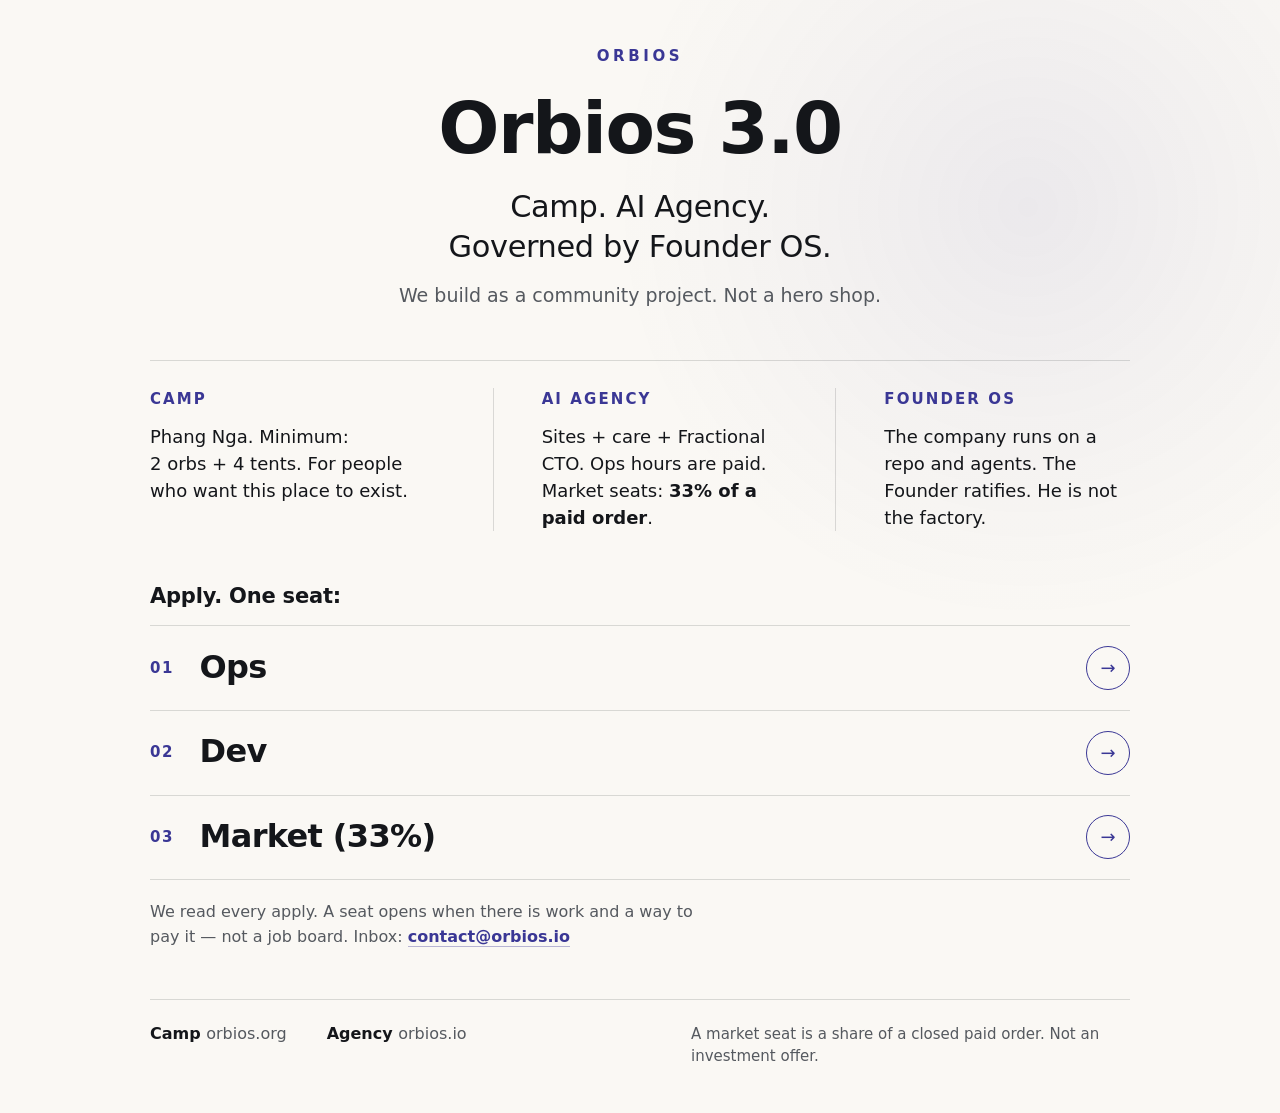
==== index.html @ 4f07d6d5 "dev-01: light UI pass — paper + ink + one accent, large type Restyle only. Copy, mailto subjects, fo" ====
<!DOCTYPE html>
<html lang="en">
<head>
<meta charset="utf-8">
<meta name="viewport" content="width=device-width, initial-scale=1">
<title>Orbios 3.0 — Camp. AI Agency. Governed by Founder OS.</title>
<meta name="description" content="Orbios 3.0 — apply to ops, dev, or market. Camp and agency live on their own sites.">
<meta name="theme-color" content="#faf8f4">
<meta name="color-scheme" content="light">
<link rel="icon" href="favicon.svg" type="image/svg+xml">
<link rel="canonical" href="https://orbios.info/">
<meta property="og:type" content="website">
<meta property="og:url" content="https://orbios.info/">
<meta property="og:title" content="Orbios 3.0">
<meta property="og:description" content="Camp. AI Agency. Governed by Founder OS. We build as a community project. Not a hero shop.">
<link rel="stylesheet" href="styles.css">
</head>
<body>

<div class="orb" aria-hidden="true"></div>

<main class="screen">

  <header class="head">
    <p class="eyebrow">Orbios</p>
    <h1>Orbios 3.0</h1>
    <p class="lede">Camp. AI Agency. Governed by Founder OS.</p>
    <p class="sub">We build as a community project. Not a hero shop.</p>
  </header>

  <section class="three" aria-label="What Orbios 3.0 is">
    <article>
      <h2>Camp</h2>
      <p>Phang Nga. Minimum: 2&nbsp;orbs&nbsp;+&nbsp;4&nbsp;tents. For people who want this place to exist.</p>
    </article>
    <article>
      <h2>AI Agency</h2>
      <p>Sites + care + Fractional CTO. Ops hours are paid. Market seats: <strong>33% of a paid order</strong>.</p>
    </article>
    <article>
      <h2>Founder OS</h2>
      <p>The company runs on a repo and agents. The Founder ratifies. He is not the factory.</p>
    </article>
  </section>

  <section class="doors" aria-label="Apply">
    <p class="ask">Apply. One seat:</p>
    <ol>
      <li>
        <a href="mailto:contact@orbios.io?subject=Orbios%203.0%20%E2%80%94%20ops&amp;body=Name%3A%0ASeat%3A%20ops%0AWhat%20I%20can%20do%3A%0AHours%20per%20week%3A%0A">
          <span class="idx">01</span>
          <span class="label">Ops</span>
          <span class="arrow" aria-hidden="true">&rarr;</span>
        </a>
      </li>
      <li>
        <a href="mailto:contact@orbios.io?subject=Orbios%203.0%20%E2%80%94%20dev&amp;body=Name%3A%0ASeat%3A%20dev%0AWhat%20I%20can%20do%3A%0AHours%20per%20week%3A%0A">
          <span class="idx">02</span>
          <span class="label">Dev</span>
          <span class="arrow" aria-hidden="true">&rarr;</span>
        </a>
      </li>
      <li>
        <a href="mailto:contact@orbios.io?subject=Orbios%203.0%20%E2%80%94%20market&amp;body=Name%3A%0ASeat%3A%20market%0AWhat%20I%20can%20do%3A%0AHours%20per%20week%3A%0A">
          <span class="idx">03</span>
          <span class="label">Market (33%)</span>
          <span class="arrow" aria-hidden="true">&rarr;</span>
        </a>
      </li>
    </ol>
    <p class="mailnote">We read every apply. A seat opens when there is work and a way to pay it — not a job board. Inbox: <a href="mailto:contact@orbios.io">contact@orbios.io</a></p>
  </section>

  <footer class="foot">
    <nav aria-label="Other Orbios surfaces">
      <a href="https://www.orbios.org">Camp&nbsp;<span>orbios.org</span></a>
      <a href="https://orbios.io">Agency&nbsp;<span>orbios.io</span></a>
    </nav>
    <p class="fine">A market seat is a share of a closed paid order. Not an investment offer.</p>
  </footer>

</main>

</body>
</html>
---- styles.css ----
/* Orbios 3.0 — one screen, light paper. Type first, one accent, one slow light.
   No frameworks, no web fonts, no build step. */

:root {
  --paper:      #faf8f4;   /* warm off-white, not sterile #fff */
  --paper-sunk: #f3efe7;   /* wash under the hero light */
  --ink:        #14161a;   /* near-black */
  --muted:      #55595f;   /* AA on paper */
  --hair:       rgba(20, 22, 26, 0.14);
  --accent:     #3a3795;   /* one accent — family with the .io action */
  --accent-soft: rgba(58, 55, 149, 0.07);

  --sans: ui-sans-serif, system-ui, -apple-system, "Segoe UI", Inter, Roboto,
          "Helvetica Neue", Arial, sans-serif;

  color-scheme: light;
}

*, *::before, *::after { box-sizing: border-box; }

html { -webkit-text-size-adjust: 100%; }

body {
  margin: 0;
  min-height: 100svh;
  display: grid;
  place-items: center;
  padding: clamp(2rem, 5vh, 4.5rem) clamp(1.25rem, 5vw, 3rem);
  background: var(--paper);
  color: var(--ink);
  font-family: var(--sans);
  font-size: clamp(1.125rem, 1.05rem + 0.35vw, 1.25rem);   /* 18 → 20px */
  line-height: 1.55;
  -webkit-font-smoothing: antialiased;
  overflow-x: hidden;
}

/* ---- the one motion: a slow warm light behind the type ---- */

.orb {
  position: fixed;
  inset: -25vmin -20vmin auto auto;
  width: 96vmin;
  height: 96vmin;
  pointer-events: none;
  z-index: 0;
  background:
    radial-gradient(circle at 50% 50%,
      rgba(58, 55, 149, 0.075) 0%,
      rgba(58, 55, 149, 0.030) 36%,
      rgba(58, 55, 149, 0.000) 68%);
  animation: breathe 22s ease-in-out infinite alternate;
}

@keyframes breathe {
  from { transform: scale(0.94) translateY(2vmin); opacity: 0.8; }
  to   { transform: scale(1.08) translateY(-2vmin); opacity: 1; }
}

/* ---- layout ---- */

.screen {
  position: relative;
  z-index: 1;
  width: min(980px, 100%);
  display: flex;
  flex-direction: column;
  gap: clamp(2.25rem, 5.5vh, 4rem);
}

/* ---- head: centered hero, generous air ---- */

.head { text-align: center; }

.eyebrow {
  margin: 0 0 clamp(1rem, 2.5vh, 1.75rem);
  font-size: 0.9375rem;                 /* 15px — never 11px chrome */
  font-weight: 600;
  letter-spacing: 0.24em;
  text-transform: uppercase;
  color: var(--accent);
}

h1 {
  margin: 0;
  font-size: clamp(2.75rem, 7.5vw, 4.5rem);
  font-weight: 650;
  letter-spacing: -0.02em;
  line-height: 1.04;
}

.lede {
  margin: clamp(1rem, 2.4vh, 1.5rem) auto 0;
  font-size: clamp(1.375rem, 3.2vw, 1.9rem);
  font-weight: 450;
  letter-spacing: -0.012em;
  line-height: 1.3;
  max-width: 24ch;
  text-wrap: balance;
}

.sub {
  margin: clamp(0.75rem, 1.6vh, 1.1rem) auto 0;
  font-size: clamp(1.0625rem, 2vw, 1.1875rem);
  color: var(--muted);
  max-width: 42ch;
  text-wrap: balance;
}

/* ---- three blocks: hairlines, not cards ---- */

.three {
  display: grid;
  grid-template-columns: repeat(3, 1fr);
  gap: clamp(1.75rem, 4vw, 3rem);
  border-top: 1px solid var(--hair);
  padding-top: clamp(1.5rem, 3vh, 2.25rem);
}

.three article + article {
  border-left: 1px solid var(--hair);
  padding-left: clamp(1.75rem, 4vw, 3rem);
}

.three h2 {
  margin: 0 0 0.75rem;
  font-size: 0.9375rem;
  font-weight: 650;
  letter-spacing: 0.14em;
  text-transform: uppercase;
  color: var(--accent);
}

.three p {
  margin: 0;
  font-size: clamp(1.0625rem, 1.7vw, 1.125rem);
  line-height: 1.5;
  color: var(--ink);
  max-width: 34ch;
}

.three strong { font-weight: 650; }

/* ---- doors: the product. Big labels, hairline rows, one solid action chip ---- */

.ask {
  margin: 0 0 clamp(0.5rem, 1.4vh, 1rem);
  font-size: clamp(1.125rem, 2.2vw, 1.3125rem);
  font-weight: 550;
  letter-spacing: -0.01em;
}

.doors ol {
  --door-pad: clamp(0.5rem, 1.5vw, 1rem);
  margin: 0;
  padding: 0;
  list-style: none;
  border-top: 1px solid var(--hair);
}

.doors li { border-bottom: 1px solid var(--hair); }

.doors li a {           /* rows only — the mailnote link lives in this section too */
  display: flex;
  align-items: center;
  gap: clamp(1rem, 2.5vw, 1.6rem);
  padding: clamp(0.95rem, 2.2vh, 1.35rem) var(--door-pad);
  margin-inline: calc(-1 * var(--door-pad));
  border-radius: 14px;
  color: var(--ink);
  text-decoration: none;
  transition: background-color 220ms ease;
}

.doors .idx {
  font-size: 0.9375rem;
  font-weight: 600;
  letter-spacing: 0.1em;
  color: var(--accent);
  font-variant-numeric: tabular-nums;
}

.doors .label {
  flex: 1;
  font-size: clamp(1.5rem, 4.5vw, 2rem);
  font-weight: 550;
  line-height: 1.25;
  letter-spacing: -0.02em;
  background-image: linear-gradient(var(--accent), var(--accent));
  background-repeat: no-repeat;
  background-position: 0 100%;
  background-size: 0% 2px;
  transition: background-size 340ms cubic-bezier(0.22, 0.61, 0.36, 1);
  padding-bottom: 3px;
}

.doors .arrow {
  flex: none;
  display: grid;
  place-items: center;
  width: 2.75rem;
  height: 2.75rem;
  border: 1px solid var(--accent);
  border-radius: 999px;
  font-size: 1.125rem;
  line-height: 1;
  color: var(--accent);
  transition: background-color 240ms ease, color 240ms ease,
              transform 340ms cubic-bezier(0.22, 0.61, 0.36, 1);
}

.doors li a:hover,
.doors li a:focus-visible { background-color: var(--accent-soft); }

.doors li a:hover .label,
.doors li a:focus-visible .label { background-size: 100% 2px; }

.doors li a:hover .arrow,
.doors li a:focus-visible .arrow {
  background-color: var(--accent);
  color: var(--paper);
  transform: translateX(0.35rem);
}

.mailnote {
  margin: clamp(1rem, 2.2vh, 1.5rem) 0 0;
  font-size: 1rem;
  line-height: 1.55;
  color: var(--muted);
  max-width: 56ch;
}

.mailnote a {
  color: var(--accent);
  font-weight: 550;
  text-decoration: none;
  border-bottom: 1px solid rgba(58, 55, 149, 0.35);
}

.mailnote a:hover { border-bottom-color: var(--accent); }

/* ---- foot ---- */

.foot {
  border-top: 1px solid var(--hair);
  padding-top: clamp(1.1rem, 2.4vh, 1.5rem);
  display: flex;
  flex-wrap: wrap;
  align-items: baseline;
  justify-content: space-between;
  gap: 0.9rem 1.5rem;
}

.foot nav { display: flex; flex-wrap: wrap; gap: clamp(1.5rem, 4vw, 2.5rem); }

.foot nav a {
  font-size: 1rem;
  font-weight: 600;
  color: var(--ink);
  text-decoration: none;
  transition: color 200ms ease;
}

.foot nav a span { font-weight: 450; color: var(--muted); }
.foot nav a:hover,
.foot nav a:hover span { color: var(--accent); }

.fine {
  margin: 0;
  font-size: 0.9375rem;
  line-height: 1.5;
  color: var(--muted);
  max-width: 46ch;
}

/* ---- focus ---- */

a:focus-visible {
  outline: 2px solid var(--accent);
  outline-offset: 4px;
}

/* ---- entrance: staggered, once, cheap ---- */

.head, .three, .doors, .foot {
  animation: rise 700ms cubic-bezier(0.22, 0.61, 0.36, 1) backwards;
}

.head  { animation-delay:  60ms; }
.three { animation-delay: 200ms; }
.doors { animation-delay: 320ms; }
.foot  { animation-delay: 440ms; }

@keyframes rise {
  from { opacity: 0; transform: translateY(14px); }
  to   { opacity: 1; transform: none; }
}

/* ---- mobile ---- */

@media (max-width: 720px) {
  body { place-items: start; }

  .head { text-align: left; }
  .lede { margin-inline: 0; max-width: none; }
  .sub  { margin-inline: 0; }

  .three {
    grid-template-columns: 1fr;
    gap: 0;
  }

  .three article { padding: clamp(1rem, 3.5vw, 1.4rem) 0; }

  .three article + article {
    border-left: 0;
    border-top: 1px solid var(--hair);
    padding-left: 0;
  }

  .three p { max-width: none; }

  .doors .arrow { width: 2.5rem; height: 2.5rem; }

  .foot { flex-direction: column; align-items: flex-start; }
}

/* ---- reduced motion ---- */

@media (prefers-reduced-motion: reduce) {
  *, *::before, *::after {
    animation: none !important;
    transition-duration: 1ms !important;
  }
  .orb { transform: scale(1); opacity: 0.9; }
}
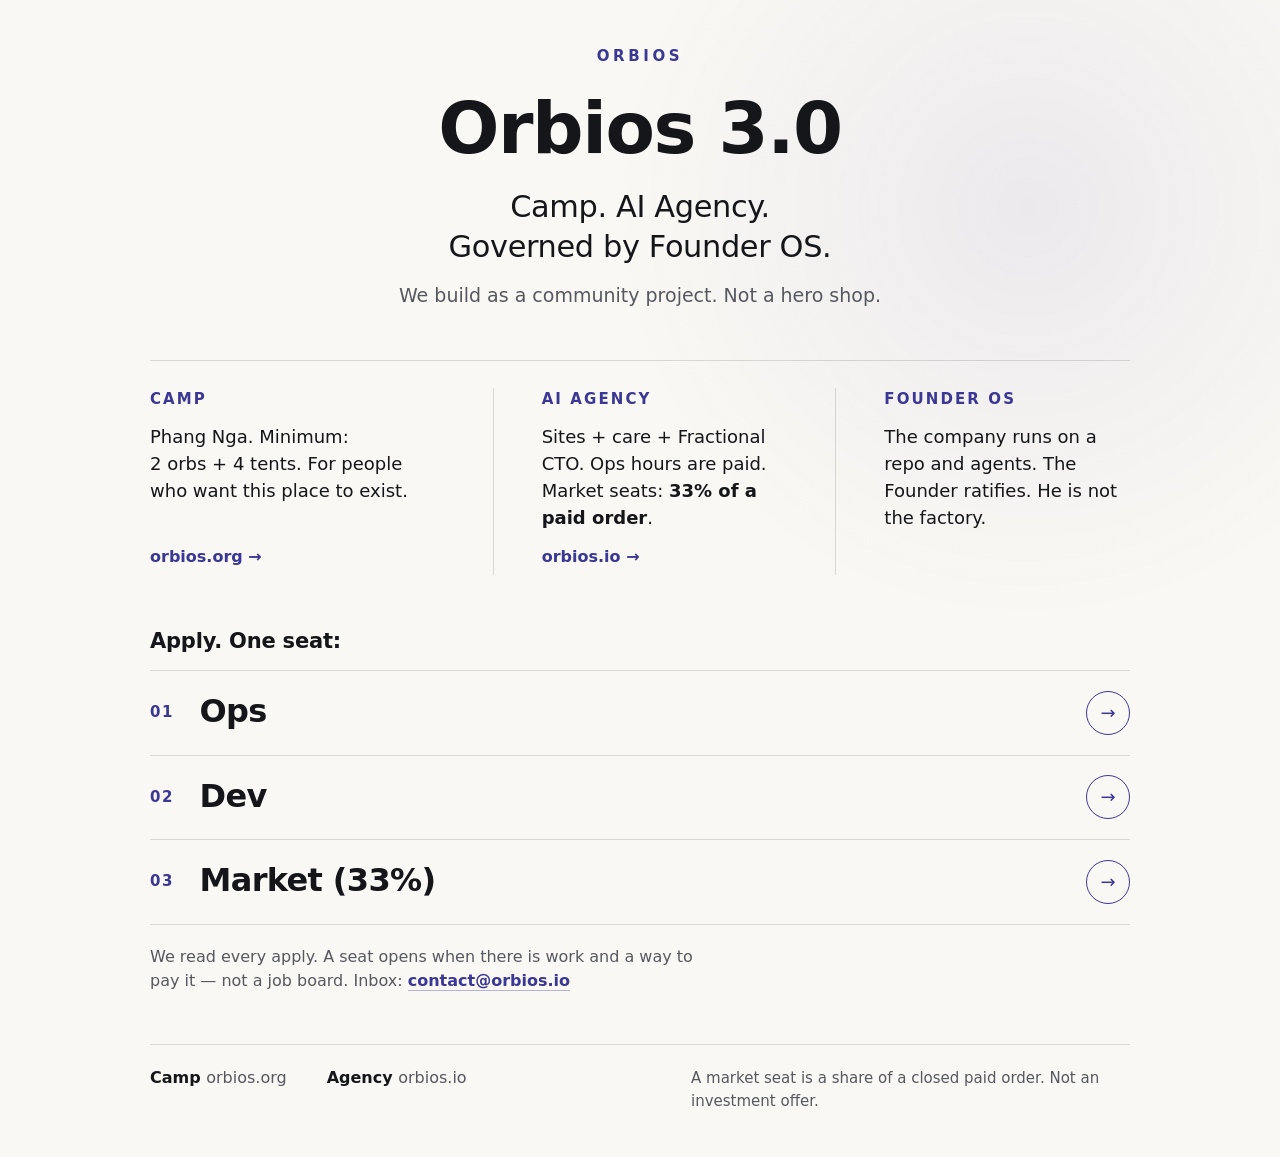
==== commit 1fac0d5b: "dev-01: Camp / AI Agency blocks link out to .org and .io Founder ask. The two blocks that own a site" ====
--- a/index.html
+++ b/index.html
@@ -32,10 +32,12 @@
     <article>
       <h2>Camp</h2>
       <p>Phang Nga. Minimum: 2&nbsp;orbs&nbsp;+&nbsp;4&nbsp;tents. For people who want this place to exist.</p>
+      <p class="go"><a href="https://www.orbios.org">orbios.org&nbsp;<span aria-hidden="true">&rarr;</span></a></p>
     </article>
     <article>
       <h2>AI Agency</h2>
       <p>Sites + care + Fractional CTO. Ops hours are paid. Market seats: <strong>33% of a paid order</strong>.</p>
+      <p class="go"><a href="https://orbios.io">orbios.io&nbsp;<span aria-hidden="true">&rarr;</span></a></p>
     </article>
     <article>
       <h2>Founder OS</h2>
--- a/styles.css
+++ b/styles.css
@@ -117,6 +117,11 @@
   padding-top: clamp(1.5rem, 3vh, 2.25rem);
 }
 
+.three article {
+  display: flex;
+  flex-direction: column;      /* so the .go lines sit on one baseline across columns */
+}
+
 .three article + article {
   border-left: 1px solid var(--hair);
   padding-left: clamp(1.75rem, 4vw, 3rem);
@@ -140,6 +145,33 @@
 }
 
 .three strong { font-weight: 650; }
+
+/* the two blocks that own a site say so — Founder OS has none, stays plain */
+
+.three .go {
+  margin: auto 0 0;
+  padding-top: clamp(0.4rem, 1.1vh, 0.75rem);
+  font-size: 1rem;
+  line-height: 1.4;
+}
+
+.three .go a {
+  display: inline-block;
+  padding: 0.35rem 0;          /* touch target, not decoration */
+  color: var(--accent);
+  font-weight: 550;
+  text-decoration: none;
+  border-bottom: 1px solid transparent;
+  transition: border-color 200ms ease;
+}
+
+.three .go a span {
+  display: inline-block;
+  transition: transform 300ms cubic-bezier(0.22, 0.61, 0.36, 1);
+}
+
+.three .go a:hover { border-bottom-color: var(--accent); }
+.three .go a:hover span { transform: translateX(0.25rem); }
 
 /* ---- doors: the product. Big labels, hairline rows, one solid action chip ---- */
 
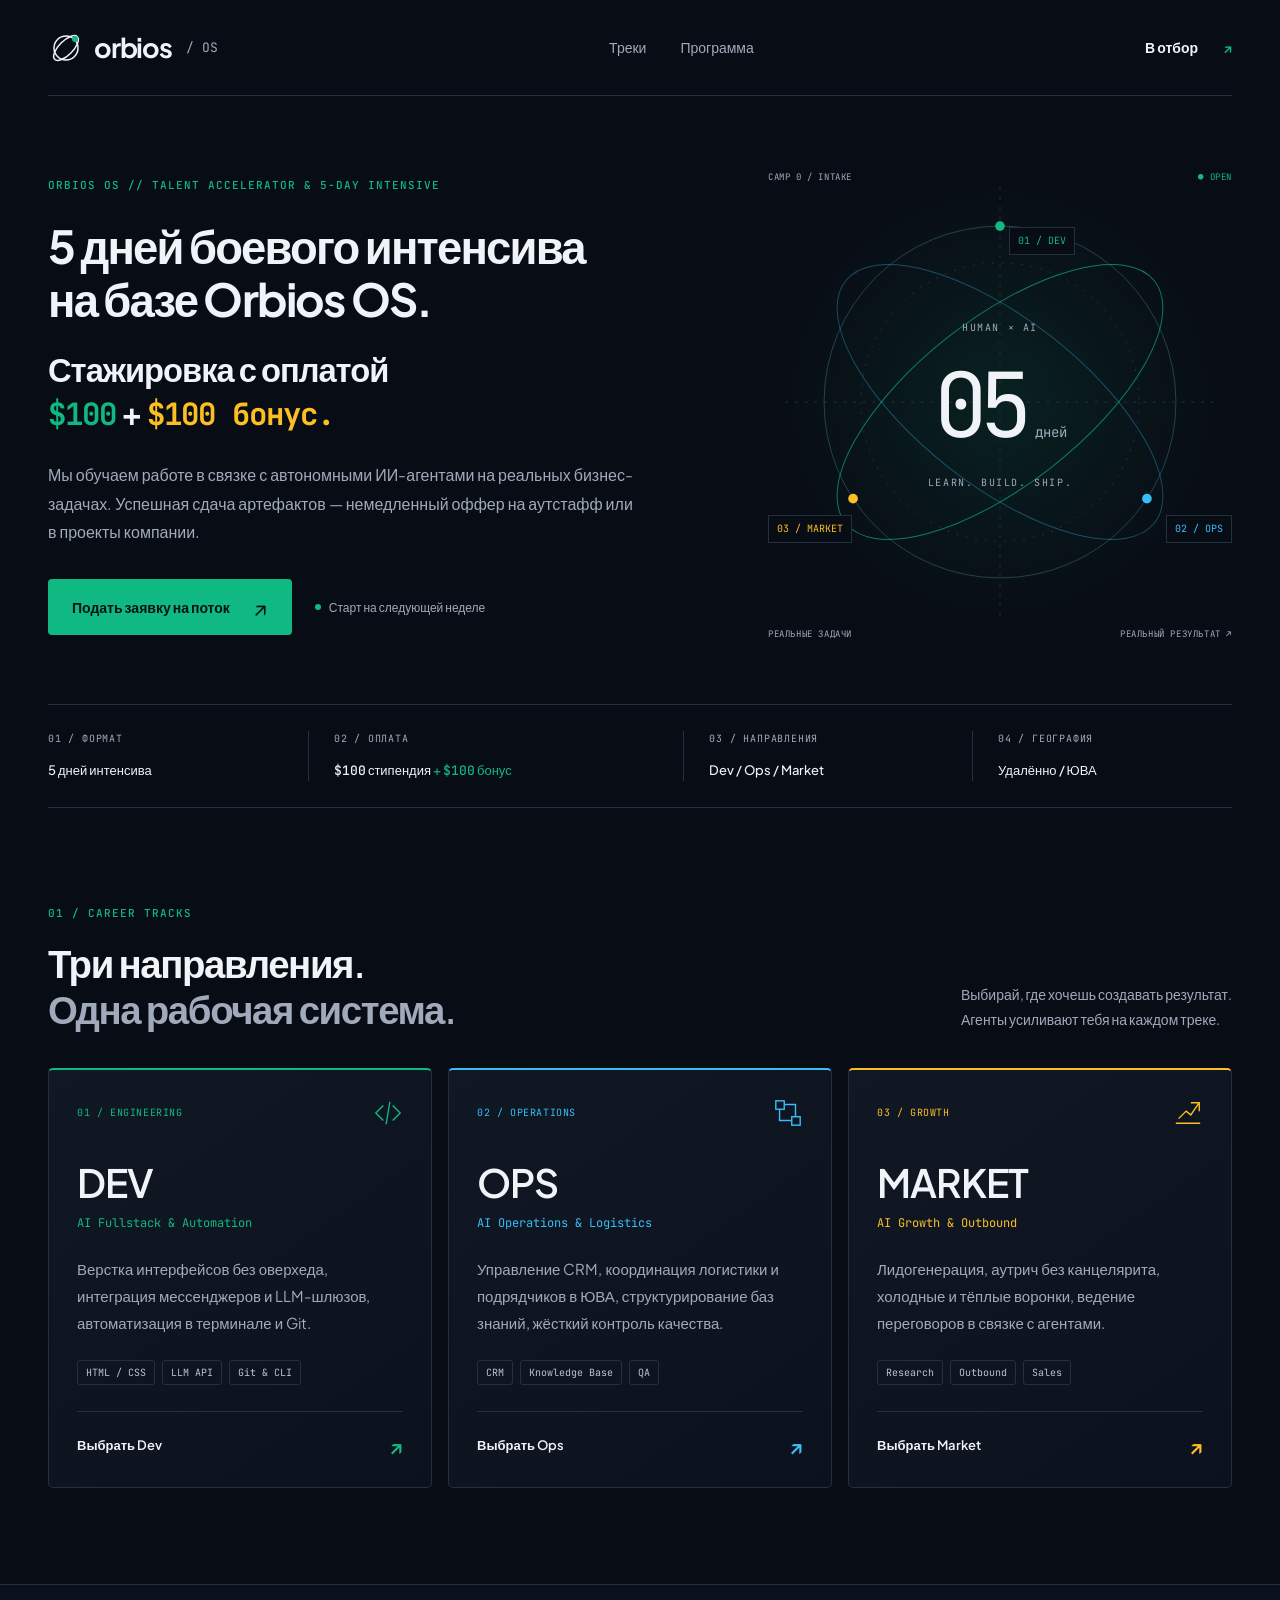
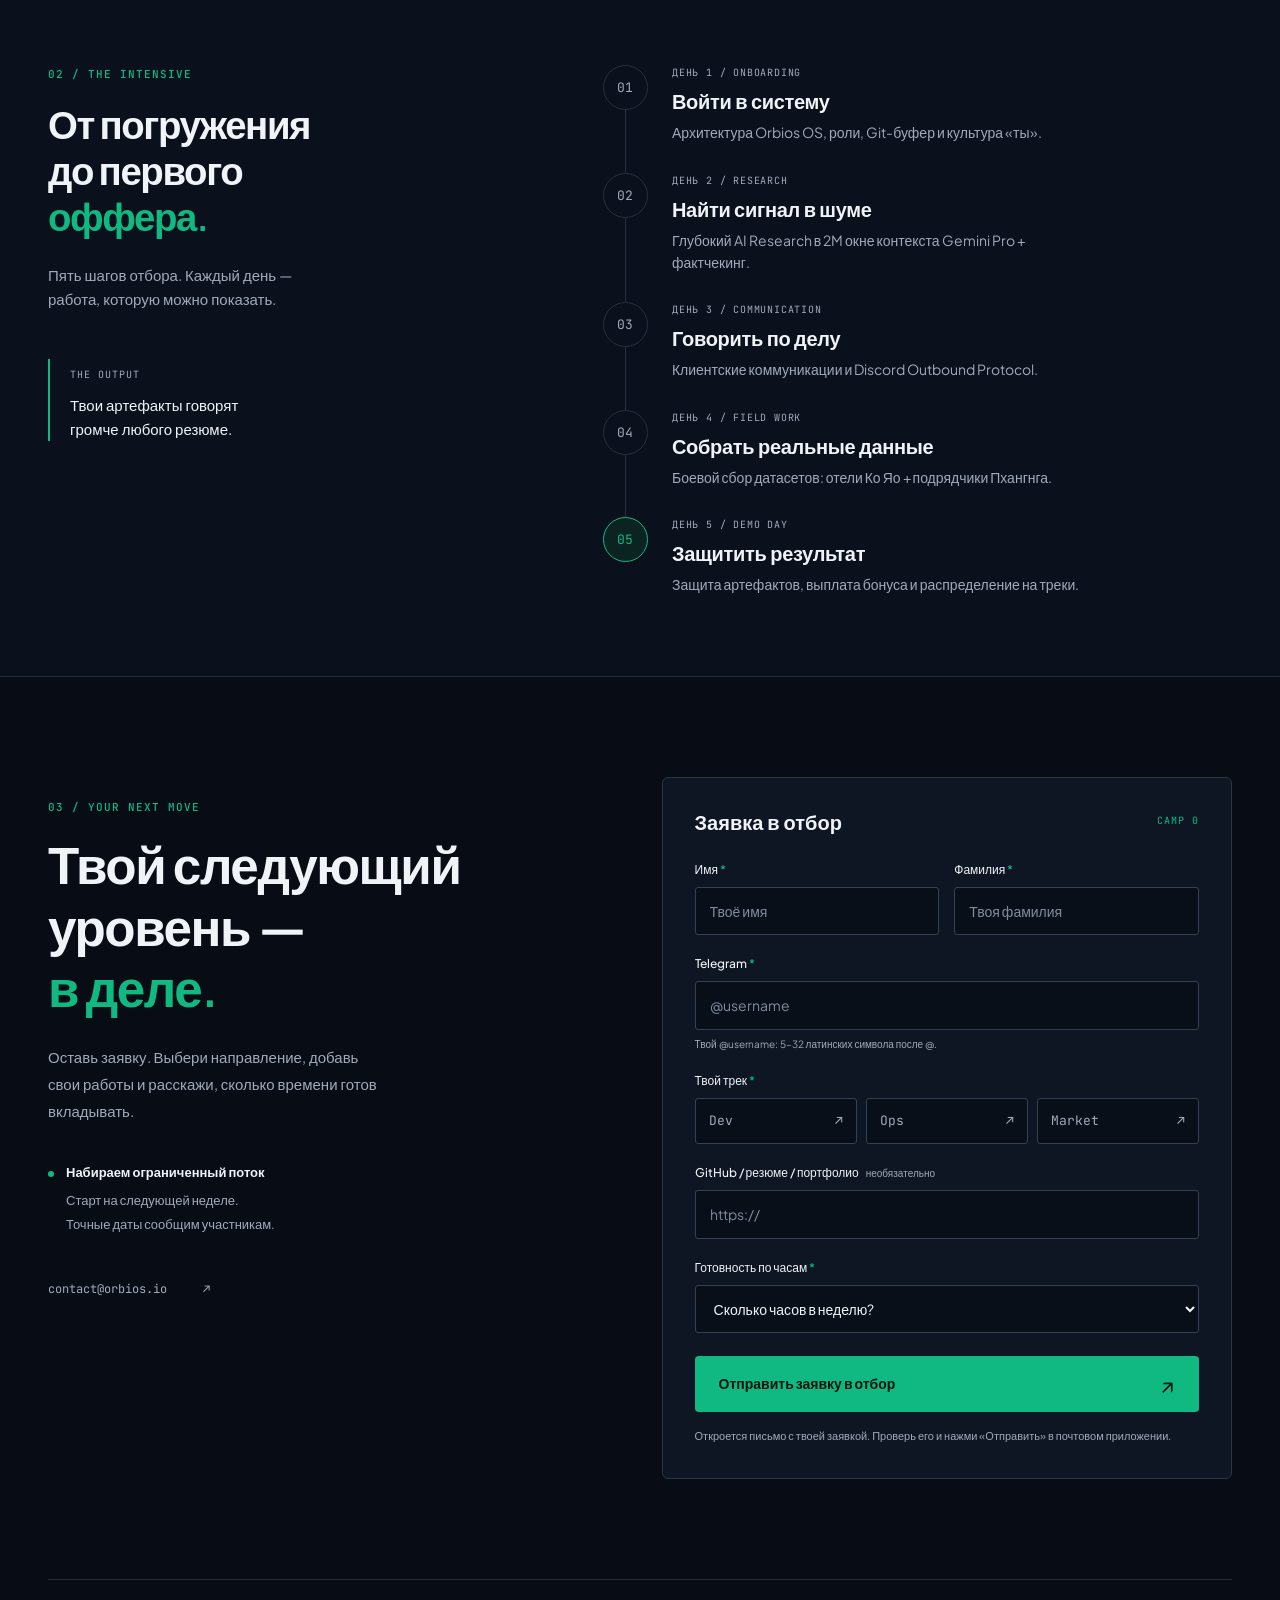
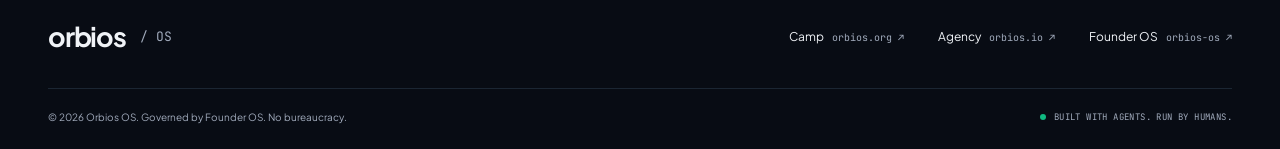
==== commit ded296dc: "dev-01: rebuild talent accelerator landing in Camp 0 style" ====
--- a/index.html
+++ b/index.html
@@ -1,87 +1,173 @@
 <!DOCTYPE html>
-<html lang="en">
+<html lang="ru">
 <head>
-<meta charset="utf-8">
-<meta name="viewport" content="width=device-width, initial-scale=1">
-<title>Orbios 3.0 — Camp. AI Agency. Governed by Founder OS.</title>
-<meta name="description" content="Orbios 3.0 — apply to ops, dev, or market. Camp and agency live on their own sites.">
-<meta name="theme-color" content="#faf8f4">
-<meta name="color-scheme" content="light">
-<link rel="icon" href="favicon.svg" type="image/svg+xml">
-<link rel="canonical" href="https://orbios.info/">
-<meta property="og:type" content="website">
-<meta property="og:url" content="https://orbios.info/">
-<meta property="og:title" content="Orbios 3.0">
-<meta property="og:description" content="Camp. AI Agency. Governed by Founder OS. We build as a community project. Not a hero shop.">
-<link rel="stylesheet" href="styles.css">
+  <meta charset="utf-8">
+  <meta name="viewport" content="width=device-width, initial-scale=1">
+  <title>Orbios OS — 5 дней боевого AI-интенсива</title>
+  <meta name="description" content="Оплачиваемая стажировка с AI-агентами на реальных бизнес-задачах. 5 дней, три трека: Dev, Ops и Market. $100 стипендия + $100 бонус.">
+  <meta name="theme-color" content="#080c14">
+  <meta name="color-scheme" content="dark">
+  <meta property="og:type" content="website">
+  <meta property="og:url" content="https://orbios.info/">
+  <meta property="og:title" content="Orbios OS — твой следующий уровень работы с AI">
+  <meta property="og:description" content="5 дней боевого интенсива. $100 стипендия + $100 бонус. Dev / Ops / Market.">
+  <link rel="canonical" href="https://orbios.info/">
+  <link rel="icon" href="favicon.svg" type="image/svg+xml">
+  <link rel="preconnect" href="https://fonts.googleapis.com">
+  <link rel="preconnect" href="https://fonts.gstatic.com" crossorigin>
+  <link href="https://fonts.googleapis.com/css2?family=JetBrains+Mono:wght@400;500;600&family=Plus+Jakarta+Sans:wght@400;500;600;700;800&display=swap" rel="stylesheet">
+  <link rel="stylesheet" href="styles.css">
 </head>
 <body>
-
-<div class="orb" aria-hidden="true"></div>
-
-<main class="screen">
-
-  <header class="head">
-    <p class="eyebrow">Orbios</p>
-    <h1>Orbios 3.0</h1>
-    <p class="lede">Camp. AI Agency. Governed by Founder OS.</p>
-    <p class="sub">We build as a community project. Not a hero shop.</p>
+  <a class="skip-link" href="#main">К содержимому</a>
+  <header class="site-header wrap">
+    <a class="brand" href="#" aria-label="Orbios OS — главная">
+      <svg viewBox="0 0 36 36" fill="none" aria-hidden="true"><circle cx="18" cy="18" r="12" stroke="currentColor" stroke-width="1.5"/><ellipse cx="18" cy="18" rx="7" ry="16" transform="rotate(45 18 18)" stroke="currentColor" stroke-width="1.5"/><circle cx="27" cy="9" r="3" fill="#10b981"/></svg>
+      orbios<span class="brand-os">/ OS</span>
+    </a>
+    <nav class="header-nav" aria-label="Основная навигация">
+      <a href="#tracks">Треки</a><a href="#program">Программа</a>
+    </nav>
+    <a class="header-apply" href="#apply">В отбор <span aria-hidden="true">↗</span></a>
   </header>
 
-  <section class="three" aria-label="What Orbios 3.0 is">
-    <article>
-      <h2>Camp</h2>
-      <p>Phang Nga. Minimum: 2&nbsp;orbs&nbsp;+&nbsp;4&nbsp;tents. For people who want this place to exist.</p>
-      <p class="go"><a href="https://www.orbios.org">orbios.org&nbsp;<span aria-hidden="true">&rarr;</span></a></p>
-    </article>
-    <article>
-      <h2>AI Agency</h2>
-      <p>Sites + care + Fractional CTO. Ops hours are paid. Market seats: <strong>33% of a paid order</strong>.</p>
-      <p class="go"><a href="https://orbios.io">orbios.io&nbsp;<span aria-hidden="true">&rarr;</span></a></p>
-    </article>
-    <article>
-      <h2>Founder OS</h2>
-      <p>The company runs on a repo and agents. The Founder ratifies. He is not the factory.</p>
-    </article>
-  </section>
+  <main id="main">
+    <section class="hero wrap" aria-labelledby="hero-title">
+      <div class="hero-copy">
+        <p class="eyebrow">ORBIOS OS // TALENT ACCELERATOR &amp; 5-DAY INTENSIVE</p>
+        <h1 id="hero-title">5 дней боевого интенсива <br class="desktop-break"> на базе <span class="title-brand">Orbios OS.</span><span class="hero-offer">Стажировка с оплатой <br><span class="emerald">$100</span> + <span class="amber">$100 бонус.</span></span></h1>
+        <p class="hero-lead">Мы обучаем работе в связке с автономными ИИ-агентами на реальных бизнес-задачах. Успешная сдача артефактов — немедленный оффер на аутстафф или в проекты компании.</p>
+        <div class="hero-actions"><a class="button button-primary" href="#apply">Подать заявку на поток <span aria-hidden="true">↗</span></a><span class="start-note"><i class="status-dot"></i> Старт на следующей неделе</span></div>
+      </div>
+      <div class="orbit-panel" aria-hidden="true">
+        <div class="orbit-top"><span>CAMP 0 / INTAKE</span><span class="emerald">● OPEN</span></div>
+        <svg class="orbit-art" viewBox="0 0 480 480" fill="none">
+          <defs><radialGradient id="halo"><stop stop-color="#10b981" stop-opacity=".12"/><stop offset="1" stop-color="#10b981" stop-opacity="0"/></radialGradient></defs>
+          <circle cx="240" cy="240" r="238" fill="url(#halo)"/>
+          <path d="M240 18V462M18 240H462" stroke="#1e3440" stroke-dasharray="3 7"/>
+          <circle cx="240" cy="240" r="182" stroke="#28424b"/>
+          <circle cx="240" cy="240" r="144" stroke="#1b3940" stroke-dasharray="2 8"/>
+          <ellipse cx="240" cy="240" rx="203" ry="86" transform="rotate(-38 240 240)" stroke="#10b981" stroke-opacity=".65"/>
+          <ellipse cx="240" cy="240" rx="203" ry="86" transform="rotate(38 240 240)" stroke="#38bdf8" stroke-opacity=".35"/>
+          <circle cx="240" cy="58" r="5" fill="#10b981"/><circle cx="392" cy="340" r="5" fill="#38bdf8"/><circle cx="88" cy="340" r="5" fill="#fbbf24"/>
+        </svg>
+        <div class="orbit-center"><span>HUMAN × AI</span><strong>05<span>дней</span></strong><span>LEARN. BUILD. SHIP.</span></div>
+        <span class="orbit-label orbit-dev">01 / DEV</span><span class="orbit-label orbit-ops">02 / OPS</span><span class="orbit-label orbit-market">03 / MARKET</span>
+        <div class="orbit-bottom"><span>РЕАЛЬНЫЕ ЗАДАЧИ</span><span>РЕАЛЬНЫЙ РЕЗУЛЬТАТ ↗</span></div>
+      </div>
+      <ul class="facts" aria-label="Коротко об интенсиве">
+        <li><span class="fact-index">01 / ФОРМАТ</span><strong>5 дней интенсива</strong></li>
+        <li><span class="fact-index">02 / ОПЛАТА</span><strong><span class="mono">$100</span> стипендия <span class="emerald">+ <span class="mono">$100</span> бонус</span></strong></li>
+        <li><span class="fact-index">03 / НАПРАВЛЕНИЯ</span><strong>Dev / Ops / Market</strong></li>
+        <li><span class="fact-index">04 / ГЕОГРАФИЯ</span><strong>Удалённо / ЮВА</strong></li>
+      </ul>
+    </section>
 
-  <section class="doors" aria-label="Apply">
-    <p class="ask">Apply. One seat:</p>
-    <ol>
-      <li>
-        <a href="mailto:contact@orbios.io?subject=Orbios%203.0%20%E2%80%94%20ops&amp;body=Name%3A%0ASeat%3A%20ops%0AWhat%20I%20can%20do%3A%0AHours%20per%20week%3A%0A">
-          <span class="idx">01</span>
-          <span class="label">Ops</span>
-          <span class="arrow" aria-hidden="true">&rarr;</span>
-        </a>
-      </li>
-      <li>
-        <a href="mailto:contact@orbios.io?subject=Orbios%203.0%20%E2%80%94%20dev&amp;body=Name%3A%0ASeat%3A%20dev%0AWhat%20I%20can%20do%3A%0AHours%20per%20week%3A%0A">
-          <span class="idx">02</span>
-          <span class="label">Dev</span>
-          <span class="arrow" aria-hidden="true">&rarr;</span>
-        </a>
-      </li>
-      <li>
-        <a href="mailto:contact@orbios.io?subject=Orbios%203.0%20%E2%80%94%20market&amp;body=Name%3A%0ASeat%3A%20market%0AWhat%20I%20can%20do%3A%0AHours%20per%20week%3A%0A">
-          <span class="idx">03</span>
-          <span class="label">Market (33%)</span>
-          <span class="arrow" aria-hidden="true">&rarr;</span>
-        </a>
-      </li>
-    </ol>
-    <p class="mailnote">We read every apply. A seat opens when there is work and a way to pay it — not a job board. Inbox: <a href="mailto:contact@orbios.io">contact@orbios.io</a></p>
-  </section>
+    <section class="section wrap" id="tracks" aria-labelledby="tracks-title">
+      <div class="section-heading"><div><p class="eyebrow">01 / CAREER TRACKS</p><h2 id="tracks-title">Три направления. <br><span class="muted">Одна рабочая система.</span></h2></div><p class="section-intro">Выбирай, где хочешь создавать результат. <br>Агенты усиливают тебя на каждом треке.</p></div>
+      <div class="track-grid">
+        <article class="track-card dev">
+          <div class="track-top"><span class="mono">01 / ENGINEERING</span><svg viewBox="0 0 32 32" fill="none" aria-hidden="true"><path d="m11 8-8 8 8 8m10-16 8 8-8 8m-3-20-4 24" stroke="currentColor" stroke-width="1.5"/></svg></div>
+          <h3>DEV</h3><p class="track-subtitle">AI Fullstack &amp; Automation</p>
+          <p class="track-description">Верстка интерфейсов без оверхеда, интеграция мессенджеров и LLM-шлюзов, автоматизация в терминале и Git.</p>
+          <ul class="tags" aria-label="Стек Dev"><li>HTML / CSS</li><li>LLM API</li><li>Git &amp; CLI</li></ul>
+          <a class="track-link" href="#apply" data-track="Dev">Выбрать Dev <span aria-hidden="true">↗</span></a>
+        </article>
+        <article class="track-card ops">
+          <div class="track-top"><span class="mono">02 / OPERATIONS</span><svg viewBox="0 0 32 32" fill="none" aria-hidden="true"><rect x="3" y="3" width="9" height="9" stroke="currentColor" stroke-width="1.5"/><rect x="20" y="20" width="9" height="9" stroke="currentColor" stroke-width="1.5"/><path d="M12 7h12v13M7 12v12h13" stroke="currentColor" stroke-width="1.5"/></svg></div>
+          <h3>OPS</h3><p class="track-subtitle">AI Operations &amp; Logistics</p>
+          <p class="track-description">Управление CRM, координация логистики и подрядчиков в ЮВА, структурирование баз знаний, жёсткий контроль качества.</p>
+          <ul class="tags" aria-label="Стек Ops"><li>CRM</li><li>Knowledge Base</li><li>QA</li></ul>
+          <a class="track-link" href="#apply" data-track="Ops">Выбрать Ops <span aria-hidden="true">↗</span></a>
+        </article>
+        <article class="track-card market">
+          <div class="track-top"><span class="mono">03 / GROWTH</span><svg viewBox="0 0 32 32" fill="none" aria-hidden="true"><path d="M3 27h26M6 22l8-8 5 4L28 5m-9 0h9v9" stroke="currentColor" stroke-width="1.5"/></svg></div>
+          <h3>MARKET</h3><p class="track-subtitle">AI Growth &amp; Outbound</p>
+          <p class="track-description">Лидогенерация, аутрич без канцелярита, холодные и тёплые воронки, ведение переговоров в связке с агентами.</p>
+          <ul class="tags" aria-label="Стек Market"><li>Research</li><li>Outbound</li><li>Sales</li></ul>
+          <a class="track-link" href="#apply" data-track="Market">Выбрать Market <span aria-hidden="true">↗</span></a>
+        </article>
+      </div>
+    </section>
 
-  <footer class="foot">
-    <nav aria-label="Other Orbios surfaces">
-      <a href="https://www.orbios.org">Camp&nbsp;<span>orbios.org</span></a>
-      <a href="https://orbios.io">Agency&nbsp;<span>orbios.io</span></a>
-    </nav>
-    <p class="fine">A market seat is a share of a closed paid order. Not an investment offer.</p>
-  </footer>
+    <section class="program-section" id="program" aria-labelledby="program-title"><div class="wrap program-layout">
+      <div class="program-heading"><p class="eyebrow">02 / THE INTENSIVE</p><h2 id="program-title">От погружения <br>до первого <br><span class="emerald">оффера.</span></h2><p>Пять шагов отбора. Каждый день — работа, которую можно показать.</p><div class="program-note"><span class="mono">THE OUTPUT</span><p>Твои артефакты говорят <br>громче любого резюме.</p></div></div>
+      <ol class="timeline">
+        <li><span class="day-number">01</span><div><p class="day-label">ДЕНЬ 1 / ONBOARDING</p><h3>Войти в систему</h3><p>Архитектура Orbios OS, роли, Git-буфер и культура «ты».</p></div></li>
+        <li><span class="day-number">02</span><div><p class="day-label">ДЕНЬ 2 / RESEARCH</p><h3>Найти сигнал в шуме</h3><p>Глубокий AI Research в 2M окне контекста Gemini Pro + фактчекинг.</p></div></li>
+        <li><span class="day-number">03</span><div><p class="day-label">ДЕНЬ 3 / COMMUNICATION</p><h3>Говорить по делу</h3><p>Клиентские коммуникации и Discord Outbound Protocol.</p></div></li>
+        <li><span class="day-number">04</span><div><p class="day-label">ДЕНЬ 4 / FIELD WORK</p><h3>Собрать реальные данные</h3><p>Боевой сбор датасетов: отели Ко Яо + подрядчики Пхангнга.</p></div></li>
+        <li><span class="day-number final-day">05</span><div><p class="day-label">ДЕНЬ 5 / DEMO DAY</p><h3>Защитить результат</h3><p>Защита артефактов, выплата бонуса и распределение на треки.</p></div></li>
+      </ol>
+    </div></section>
 
-</main>
+    <section class="section wrap apply-layout" id="apply" aria-labelledby="apply-title">
+      <div class="apply-copy"><p class="eyebrow">03 / YOUR NEXT MOVE</p><h2 id="apply-title">Твой следующий <br>уровень — <br><span class="emerald">в деле.</span></h2><p>Оставь заявку. Выбери направление, добавь свои работы и расскажи, сколько времени готов вкладывать.</p><div class="intake-note"><i class="status-dot"></i><div><strong>Набираем ограниченный поток</strong><p>Старт на следующей неделе. <br>Точные даты сообщим участникам.</p></div></div><a class="contact-link" href="mailto:contact@orbios.io">contact@orbios.io <span aria-hidden="true">↗</span></a></div>
+      <form id="apply-form" class="apply-form" action="mailto:contact@orbios.io" method="post" enctype="text/plain">
+        <div class="form-heading"><h3>Заявка в отбор</h3><span class="mono">CAMP 0</span></div>
+        <div class="form-row"><div class="field"><label for="first-name">Имя <span>*</span></label><input id="first-name" name="firstName" autocomplete="given-name" placeholder="Твоё имя" maxlength="80" required></div><div class="field"><label for="last-name">Фамилия <span>*</span></label><input id="last-name" name="lastName" autocomplete="family-name" placeholder="Твоя фамилия" maxlength="80" required></div></div>
+        <div class="field"><label for="telegram">Telegram <span>*</span></label><input id="telegram" name="telegram" placeholder="@username" autocomplete="off" autocapitalize="none" spellcheck="false" pattern="@[A-Za-z][A-Za-z0-9_]{4,31}" maxlength="33" aria-describedby="telegram-hint" required><small id="telegram-hint">Твой @username: 5–32 латинских символа после @.</small></div>
+        <fieldset class="track-picker"><legend>Твой трек <span>*</span></legend><div class="track-options"><label class="dev"><input type="radio" name="track" value="Dev" required><span>Dev <span aria-hidden="true">↗</span></span></label><label class="ops"><input type="radio" name="track" value="Ops"><span>Ops <span aria-hidden="true">↗</span></span></label><label class="market"><input type="radio" name="track" value="Market"><span>Market <span aria-hidden="true">↗</span></span></label></div></fieldset>
+        <div class="field"><label for="portfolio">GitHub / резюме / портфолио <span class="optional">необязательно</span></label><input id="portfolio" type="url" name="portfolio" placeholder="https://" maxlength="500" inputmode="url" autocomplete="url"></div>
+        <div class="field"><label for="hours">Готовность по часам <span>*</span></label><select id="hours" name="hours" required><option value="" disabled selected>Сколько часов в неделю?</option><option value="20–29 часов в неделю">20–29 часов в неделю</option><option value="30–39 часов в неделю">30–39 часов в неделю</option><option value="40+ часов в неделю">40+ часов в неделю</option></select></div>
+        <button class="button button-primary submit-button" type="submit">Отправить заявку в отбор <span aria-hidden="true">↗</span></button>
+        <p class="form-note">Откроется письмо с твоей заявкой. Проверь его и нажми «Отправить» в почтовом приложении.</p>
+        <noscript><p class="form-note">Без JavaScript форма передаст поля почтовому приложению. Если оно не настроено, напиши на <a href="mailto:contact@orbios.io">contact@orbios.io</a>.</p></noscript>
+        <div id="mail-result" class="mail-result" hidden><p id="form-status" role="status" aria-live="polite"></p><a id="email-draft" href="mailto:contact@orbios.io">Открыть письмо ещё раз ↗</a><details><summary>Почта не открылась?</summary><p>Скопируй заявку и отправь на contact@orbios.io.</p><label class="sr-only" for="application-text">Текст заявки</label><textarea id="application-text" readonly rows="8"></textarea><button id="copy-application" class="copy-button" type="button">Скопировать заявку</button></details></div>
+      </form>
+    </section>
+  </main>
 
+  <footer class="site-footer wrap"><div class="footer-top"><a class="brand" href="#">orbios<span class="brand-os">/ OS</span></a><nav aria-label="Экосистема Orbios"><a href="https://www.orbios.org">Camp <span>orbios.org ↗</span></a><a href="https://orbios.io">Agency <span>orbios.io ↗</span></a><a href="https://github.com/Orbios/orbios-os">Founder OS <span>orbios-os ↗</span></a></nav></div><div class="footer-bottom"><p>© 2026 Orbios OS. Governed by Founder OS. No bureaucracy.</p><span class="mono"><i class="status-dot"></i> BUILT WITH AGENTS. RUN BY HUMANS.</span></div></footer>
+
+  <script>
+    const form = document.querySelector('#apply-form');
+    const status = document.querySelector('#form-status');
+    const draft = document.querySelector('#email-draft');
+    const applicationText = document.querySelector('#application-text');
+
+    document.querySelectorAll('[data-track]').forEach(link => {
+      link.addEventListener('click', () => {
+        form.querySelector('input[name="track"][value="' + link.dataset.track + '"]').checked = true;
+      });
+    });
+
+    form.addEventListener('submit', event => {
+      event.preventDefault();
+      ['first-name', 'last-name', 'telegram', 'portfolio'].forEach(id => {
+        const input = document.getElementById(id);
+        input.value = input.value.trim();
+      });
+      if (!form.reportValidity()) return;
+      const data = new FormData(form);
+      const subject = 'Orbios OS — заявка / ' + data.get('track');
+      const body = [
+        'Заявка на 5-дневный интенсив Orbios OS',
+        '',
+        'Имя: ' + data.get('firstName'),
+        'Фамилия: ' + data.get('lastName'),
+        'Telegram: ' + data.get('telegram'),
+        'Трек: ' + data.get('track'),
+        'GitHub / резюме / портфолио: ' + (data.get('portfolio') || 'Не указано'),
+        'Готовность: ' + data.get('hours')
+      ].join('\r\n');
+      draft.href = 'mailto:contact@orbios.io?subject=' + encodeURIComponent(subject) + '&body=' + encodeURIComponent(body);
+      applicationText.value = body;
+      document.querySelector('#mail-result').hidden = false;
+      status.textContent = 'Заявка подготовлена. Отправь письмо в почтовом приложении — только после этого мы его получим.';
+      draft.click();
+    });
+
+    document.querySelector('#copy-application').addEventListener('click', async () => {
+      try {
+        await navigator.clipboard.writeText(applicationText.value);
+        status.textContent = 'Текст заявки скопирован. Отправь его на contact@orbios.io.';
+      } catch {
+        applicationText.focus();
+        applicationText.select();
+        status.textContent = 'Текст выделен. Скопируй его и отправь на contact@orbios.io.';
+      }
+    });
+  </script>
 </body>
 </html>
--- a/styles.css
+++ b/styles.css
@@ -1,368 +1,255 @@
-/* Orbios 3.0 — one screen, light paper. Type first, one accent, one slow light.
-   No frameworks, no web fonts, no build step. */
-
+/* Camp 0 — static, responsive, no framework or build step. */
 :root {
-  --paper:      #faf8f4;   /* warm off-white, not sterile #fff */
-  --paper-sunk: #f3efe7;   /* wash under the hero light */
-  --ink:        #14161a;   /* near-black */
-  --muted:      #55595f;   /* AA on paper */
-  --hair:       rgba(20, 22, 26, 0.14);
-  --accent:     #3a3795;   /* one accent — family with the .io action */
-  --accent-soft: rgba(58, 55, 149, 0.07);
-
-  --sans: ui-sans-serif, system-ui, -apple-system, "Segoe UI", Inter, Roboto,
-          "Helvetica Neue", Arial, sans-serif;
-
-  color-scheme: light;
-}
-
+  color-scheme: dark;
+  --bg: #080c14;
+  --surface: #0f172a;
+  --text: #f0f3f7;
+  --muted: #a0aabb;
+  --line: #25303e;
+  --emerald: #10b981;
+  --sapphire: #38bdf8;
+  --amber: #fbbf24;
+  --sans: "Plus Jakarta Sans", "Segoe UI", Arial, sans-serif;
+  --mono: "JetBrains Mono", monospace;
+}
 *, *::before, *::after { box-sizing: border-box; }
-
-html { -webkit-text-size-adjust: 100%; }
-
-body {
-  margin: 0;
-  min-height: 100svh;
-  display: grid;
-  place-items: center;
-  padding: clamp(2rem, 5vh, 4.5rem) clamp(1.25rem, 5vw, 3rem);
-  background: var(--paper);
-  color: var(--ink);
-  font-family: var(--sans);
-  font-size: clamp(1.125rem, 1.05rem + 0.35vw, 1.25rem);   /* 18 → 20px */
-  line-height: 1.55;
-  -webkit-font-smoothing: antialiased;
-  overflow-x: hidden;
-}
-
-/* ---- the one motion: a slow warm light behind the type ---- */
-
-.orb {
-  position: fixed;
-  inset: -25vmin -20vmin auto auto;
-  width: 96vmin;
-  height: 96vmin;
-  pointer-events: none;
-  z-index: 0;
-  background:
-    radial-gradient(circle at 50% 50%,
-      rgba(58, 55, 149, 0.075) 0%,
-      rgba(58, 55, 149, 0.030) 36%,
-      rgba(58, 55, 149, 0.000) 68%);
-  animation: breathe 22s ease-in-out infinite alternate;
-}
-
-@keyframes breathe {
-  from { transform: scale(0.94) translateY(2vmin); opacity: 0.8; }
-  to   { transform: scale(1.08) translateY(-2vmin); opacity: 1; }
-}
-
-/* ---- layout ---- */
-
-.screen {
-  position: relative;
-  z-index: 1;
-  width: min(980px, 100%);
-  display: flex;
-  flex-direction: column;
-  gap: clamp(2.25rem, 5.5vh, 4rem);
-}
-
-/* ---- head: centered hero, generous air ---- */
-
-.head { text-align: center; }
-
-.eyebrow {
-  margin: 0 0 clamp(1rem, 2.5vh, 1.75rem);
-  font-size: 0.9375rem;                 /* 15px — never 11px chrome */
-  font-weight: 600;
-  letter-spacing: 0.24em;
-  text-transform: uppercase;
-  color: var(--accent);
-}
-
-h1 {
-  margin: 0;
-  font-size: clamp(2.75rem, 7.5vw, 4.5rem);
-  font-weight: 650;
-  letter-spacing: -0.02em;
-  line-height: 1.04;
-}
-
-.lede {
-  margin: clamp(1rem, 2.4vh, 1.5rem) auto 0;
-  font-size: clamp(1.375rem, 3.2vw, 1.9rem);
-  font-weight: 450;
-  letter-spacing: -0.012em;
-  line-height: 1.3;
-  max-width: 24ch;
-  text-wrap: balance;
-}
-
-.sub {
-  margin: clamp(0.75rem, 1.6vh, 1.1rem) auto 0;
-  font-size: clamp(1.0625rem, 2vw, 1.1875rem);
-  color: var(--muted);
-  max-width: 42ch;
-  text-wrap: balance;
-}
-
-/* ---- three blocks: hairlines, not cards ---- */
-
-.three {
-  display: grid;
-  grid-template-columns: repeat(3, 1fr);
-  gap: clamp(1.75rem, 4vw, 3rem);
-  border-top: 1px solid var(--hair);
-  padding-top: clamp(1.5rem, 3vh, 2.25rem);
-}
-
-.three article {
-  display: flex;
-  flex-direction: column;      /* so the .go lines sit on one baseline across columns */
-}
-
-.three article + article {
-  border-left: 1px solid var(--hair);
-  padding-left: clamp(1.75rem, 4vw, 3rem);
-}
-
-.three h2 {
-  margin: 0 0 0.75rem;
-  font-size: 0.9375rem;
-  font-weight: 650;
-  letter-spacing: 0.14em;
-  text-transform: uppercase;
-  color: var(--accent);
-}
-
-.three p {
-  margin: 0;
-  font-size: clamp(1.0625rem, 1.7vw, 1.125rem);
-  line-height: 1.5;
-  color: var(--ink);
-  max-width: 34ch;
-}
-
-.three strong { font-weight: 650; }
-
-/* the two blocks that own a site say so — Founder OS has none, stays plain */
-
-.three .go {
-  margin: auto 0 0;
-  padding-top: clamp(0.4rem, 1.1vh, 0.75rem);
-  font-size: 1rem;
-  line-height: 1.4;
-}
-
-.three .go a {
-  display: inline-block;
-  padding: 0.35rem 0;          /* touch target, not decoration */
-  color: var(--accent);
-  font-weight: 550;
-  text-decoration: none;
-  border-bottom: 1px solid transparent;
-  transition: border-color 200ms ease;
-}
-
-.three .go a span {
-  display: inline-block;
-  transition: transform 300ms cubic-bezier(0.22, 0.61, 0.36, 1);
-}
-
-.three .go a:hover { border-bottom-color: var(--accent); }
-.three .go a:hover span { transform: translateX(0.25rem); }
-
-/* ---- doors: the product. Big labels, hairline rows, one solid action chip ---- */
-
-.ask {
-  margin: 0 0 clamp(0.5rem, 1.4vh, 1rem);
-  font-size: clamp(1.125rem, 2.2vw, 1.3125rem);
-  font-weight: 550;
-  letter-spacing: -0.01em;
-}
-
-.doors ol {
-  --door-pad: clamp(0.5rem, 1.5vw, 1rem);
-  margin: 0;
-  padding: 0;
-  list-style: none;
-  border-top: 1px solid var(--hair);
-}
-
-.doors li { border-bottom: 1px solid var(--hair); }
-
-.doors li a {           /* rows only — the mailnote link lives in this section too */
-  display: flex;
-  align-items: center;
-  gap: clamp(1rem, 2.5vw, 1.6rem);
-  padding: clamp(0.95rem, 2.2vh, 1.35rem) var(--door-pad);
-  margin-inline: calc(-1 * var(--door-pad));
-  border-radius: 14px;
-  color: var(--ink);
-  text-decoration: none;
-  transition: background-color 220ms ease;
-}
-
-.doors .idx {
-  font-size: 0.9375rem;
-  font-weight: 600;
-  letter-spacing: 0.1em;
-  color: var(--accent);
-  font-variant-numeric: tabular-nums;
-}
-
-.doors .label {
-  flex: 1;
-  font-size: clamp(1.5rem, 4.5vw, 2rem);
-  font-weight: 550;
-  line-height: 1.25;
-  letter-spacing: -0.02em;
-  background-image: linear-gradient(var(--accent), var(--accent));
-  background-repeat: no-repeat;
-  background-position: 0 100%;
-  background-size: 0% 2px;
-  transition: background-size 340ms cubic-bezier(0.22, 0.61, 0.36, 1);
-  padding-bottom: 3px;
-}
-
-.doors .arrow {
-  flex: none;
-  display: grid;
-  place-items: center;
-  width: 2.75rem;
-  height: 2.75rem;
-  border: 1px solid var(--accent);
-  border-radius: 999px;
-  font-size: 1.125rem;
-  line-height: 1;
-  color: var(--accent);
-  transition: background-color 240ms ease, color 240ms ease,
-              transform 340ms cubic-bezier(0.22, 0.61, 0.36, 1);
-}
-
-.doors li a:hover,
-.doors li a:focus-visible { background-color: var(--accent-soft); }
-
-.doors li a:hover .label,
-.doors li a:focus-visible .label { background-size: 100% 2px; }
-
-.doors li a:hover .arrow,
-.doors li a:focus-visible .arrow {
-  background-color: var(--accent);
-  color: var(--paper);
-  transform: translateX(0.35rem);
-}
-
-.mailnote {
-  margin: clamp(1rem, 2.2vh, 1.5rem) 0 0;
-  font-size: 1rem;
-  line-height: 1.55;
-  color: var(--muted);
-  max-width: 56ch;
-}
-
-.mailnote a {
-  color: var(--accent);
-  font-weight: 550;
-  text-decoration: none;
-  border-bottom: 1px solid rgba(58, 55, 149, 0.35);
-}
-
-.mailnote a:hover { border-bottom-color: var(--accent); }
-
-/* ---- foot ---- */
-
-.foot {
-  border-top: 1px solid var(--hair);
-  padding-top: clamp(1.1rem, 2.4vh, 1.5rem);
-  display: flex;
-  flex-wrap: wrap;
-  align-items: baseline;
-  justify-content: space-between;
-  gap: 0.9rem 1.5rem;
-}
-
-.foot nav { display: flex; flex-wrap: wrap; gap: clamp(1.5rem, 4vw, 2.5rem); }
-
-.foot nav a {
-  font-size: 1rem;
-  font-weight: 600;
-  color: var(--ink);
-  text-decoration: none;
-  transition: color 200ms ease;
-}
-
-.foot nav a span { font-weight: 450; color: var(--muted); }
-.foot nav a:hover,
-.foot nav a:hover span { color: var(--accent); }
-
-.fine {
-  margin: 0;
-  font-size: 0.9375rem;
-  line-height: 1.5;
-  color: var(--muted);
-  max-width: 46ch;
-}
-
-/* ---- focus ---- */
-
-a:focus-visible {
-  outline: 2px solid var(--accent);
-  outline-offset: 4px;
-}
-
-/* ---- entrance: staggered, once, cheap ---- */
-
-.head, .three, .doors, .foot {
-  animation: rise 700ms cubic-bezier(0.22, 0.61, 0.36, 1) backwards;
-}
-
-.head  { animation-delay:  60ms; }
-.three { animation-delay: 200ms; }
-.doors { animation-delay: 320ms; }
-.foot  { animation-delay: 440ms; }
-
-@keyframes rise {
-  from { opacity: 0; transform: translateY(14px); }
-  to   { opacity: 1; transform: none; }
-}
-
-/* ---- mobile ---- */
-
-@media (max-width: 720px) {
-  body { place-items: start; }
-
-  .head { text-align: left; }
-  .lede { margin-inline: 0; max-width: none; }
-  .sub  { margin-inline: 0; }
-
-  .three {
-    grid-template-columns: 1fr;
-    gap: 0;
-  }
-
-  .three article { padding: clamp(1rem, 3.5vw, 1.4rem) 0; }
-
-  .three article + article {
-    border-left: 0;
-    border-top: 1px solid var(--hair);
-    padding-left: 0;
-  }
-
-  .three p { max-width: none; }
-
-  .doors .arrow { width: 2.5rem; height: 2.5rem; }
-
-  .foot { flex-direction: column; align-items: flex-start; }
-}
-
-/* ---- reduced motion ---- */
-
+html { scroll-behavior: smooth; scroll-padding-top: 32px; -webkit-text-size-adjust: 100%; }
+body { margin: 0; background: var(--bg); color: var(--text); font-family: var(--sans); font-size: 16px; line-height: 1.6; -webkit-font-smoothing: antialiased; }
+a { color: inherit; text-decoration: none; }
+button, input, select, textarea { font: inherit; }
+button, a, input, select, textarea, summary { -webkit-tap-highlight-color: transparent; }
+button, summary { cursor: pointer; }
+a, button, input, select, textarea { transition: border-color .2s, background-color .2s, color .2s; }
+:focus-visible { outline: 2px solid var(--sapphire); outline-offset: 5px; }
+::selection { background: #10b981; color: #080c14; }
+h1, h2, h3, p { margin: 0; }
+h1, h2, h3 { line-height: 1.15; }
+.wrap { width: min(1240px, calc(100% - 96px)); margin-inline: auto; }
+.mono, .eyebrow, .day-label, .fact-index { font-family: var(--mono); }
+.emerald { color: var(--emerald); }
+.amber { color: var(--amber); }
+.muted { color: var(--muted); }
+.skip-link { position: fixed; top: 12px; left: 12px; clip-path: inset(50%); padding: 12px; background: var(--emerald); color: var(--bg); z-index: 10; }
+.skip-link:focus { clip-path: none; }
+.sr-only { position: absolute; width: 1px; height: 1px; padding: 0; margin: -1px; overflow: hidden; clip-path: inset(50%); white-space: nowrap; border: 0; }
+.site-header { display: flex; align-items: center; justify-content: space-between; gap: 24px; min-height: 96px; border-bottom: 1px solid var(--line); }
+.brand { display: inline-flex; align-items: center; gap: 10px; font-size: 27px; font-weight: 700; letter-spacing: -1.2px; }
+.brand svg { width: 36px; height: 36px; }
+.brand-os { margin-left: 4px; color: var(--muted); font: 13px var(--mono); letter-spacing: 0; }
+.header-nav { display: flex; gap: 34px; color: var(--muted); font-size: 14px; }
+.header-nav a, .header-apply { padding-block: 12px; }
+.header-nav a:hover, .site-footer a:hover { color: var(--emerald); }
+.header-apply { display: flex; gap: 25px; font-size: 14px; font-weight: 600; }
+.header-apply span { color: var(--emerald); }
+.hero { position: relative; display: grid; grid-template-columns: 1.5fr 1fr; align-items: center; column-gap: 24px; padding-top: 74px; }
+.eyebrow { color: var(--emerald); font-size: 11px; font-weight: 500; letter-spacing: 1px; line-height: 1.7; }
+.hero h1 { margin-top: 25px; font-size: clamp(38px, 3.55vw, 53px); letter-spacing: -1.8px; font-weight: 700; line-height: 1.16; }
+.title-brand { white-space: nowrap; }
+.hero-offer { display: block; margin-top: 23px; font-size: .72em; letter-spacing: -1px; line-height: 1.3; }
+.hero-offer .emerald, .hero-offer .amber { font-family: var(--mono); font-size: .94em; }
+.hero-lead { max-width: 595px; margin-top: 26px; font-size: 16px; color: var(--muted); line-height: 1.8; }
+.hero-actions { display: flex; flex-wrap: wrap; align-items: center; gap: 18px 23px; margin-top: 32px; }
+.button { display: inline-flex; align-items: center; justify-content: space-between; gap: 24px; min-height: 56px; padding: 16px 23px; border: 1px solid transparent; border-radius: 4px; font-weight: 700; font-size: 14px; line-height: 1.5; }
+.button-primary { background: var(--emerald); color: #041510; }
+.button-primary:hover { background: #34d399; }
+.button span { font-size: 22px; font-weight: 400; line-height: 1; }
+.start-note { display: flex; align-items: center; gap: 8px; color: var(--muted); font-size: 12px; }
+.status-dot { display: inline-block; flex: 0 0 auto; width: 6px; height: 6px; border-radius: 50%; background: var(--emerald); }
+.orbit-panel { position: relative; width: 100%; aspect-ratio: 1; font-family: var(--mono); }
+.orbit-art { width: 100%; height: 100%; }
+.orbit-top, .orbit-bottom { display: flex; justify-content: space-between; position: absolute; left: 0; right: 0; color: var(--muted); font-size: 9px; letter-spacing: .6px; }
+.orbit-top { top: 0; }
+.orbit-bottom { bottom: 0; }
+.orbit-center { position: absolute; inset: 0; display: flex; flex-direction: column; align-items: center; justify-content: center; pointer-events: none; }
+.orbit-center > span { font-size: 10px; color: var(--muted); letter-spacing: 1.6px; }
+.orbit-center strong { display: flex; align-items: baseline; font-size: clamp(64px, 7vw, 100px); font-weight: 400; line-height: 1.55; letter-spacing: -9px; }
+.orbit-center strong span { padding-left: 11px; font-size: 14px; letter-spacing: 0; color: var(--muted); }
+.orbit-label { position: absolute; padding: 5px 8px; border: 1px solid var(--line); background: var(--bg); font-size: 10px; }
+.orbit-dev { top: 12%; left: 52%; color: var(--emerald); }
+.orbit-ops { right: 0; bottom: 21%; color: var(--sapphire); }
+.orbit-market { left: 0; bottom: 21%; color: var(--amber); }
+.facts { display: grid; grid-template-columns: .9fr 1.3fr 1fr .9fr; grid-column: 1 / -1; list-style: none; padding: 26px 0; margin: 62px 0 0; border-block: 1px solid var(--line); }
+.facts li { padding-inline: 25px; border-left: 1px solid var(--line); }
+.facts li:first-child { border: 0; padding-left: 0; }
+.facts li:last-child { padding-right: 0; }
+.fact-index { display: block; font-size: 10px; color: var(--muted); letter-spacing: .8px; margin-bottom: 9px; }
+.facts strong { font-size: 13px; font-weight: 500; }
+.section { padding-block: 96px; }
+.section-heading { display: flex; align-items: flex-end; justify-content: space-between; gap: 30px; margin-bottom: 36px; }
+h2 { margin-top: 17px; font-size: clamp(30px, 3vw, 43px); font-weight: 600; letter-spacing: -1.4px; line-height: 1.2; }
+.section-intro { color: var(--muted); font-size: 14px; line-height: 1.8; }
+.track-grid { display: grid; grid-template-columns: repeat(3, minmax(0, 1fr)); gap: 16px; }
+.dev { --track: var(--emerald); }
+.ops { --track: var(--sapphire); }
+.market { --track: var(--amber); }
+.track-card { display: flex; flex-direction: column; padding: 28px; background: linear-gradient(145deg, #101824, #0c121d); border: 1px solid var(--line); border-top: 2px solid var(--track); border-radius: 5px; }
+.track-top { display: flex; align-items: center; justify-content: space-between; gap: 12px; color: var(--track); }
+.track-top .mono { font-size: 10px; letter-spacing: .6px; }
+.track-top svg { width: 30px; height: 30px; }
+.track-card h3 { margin-top: 33px; font-size: 39px; font-weight: 600; letter-spacing: -1px; }
+.track-subtitle { margin-top: 8px; font-size: 12px; color: var(--track); font-family: var(--mono); }
+.track-description { margin-top: 22px; font-size: 15px; line-height: 1.8; color: var(--muted); }
+.tags { display: flex; flex-wrap: wrap; gap: 7px; list-style: none; padding: 24px 0 26px; margin: auto 0 0; }
+.tags li { padding: 4px 8px; border: 1px solid var(--line); border-radius: 3px; color: #bac4d3; font: 10px/1.5 var(--mono); }
+.track-link { display: flex; align-items: center; justify-content: space-between; padding-top: 19px; border-top: 1px solid var(--line); font-size: 13px; font-weight: 600; min-height: 48px; }
+.track-link span { color: var(--track); font-size: 21px; line-height: 1; }
+.track-link:hover { color: var(--track); }
+.program-section { padding-block: 80px; border-block: 1px solid var(--line); background: #0b111c; }
+.program-layout { display: grid; grid-template-columns: .85fr 1.15fr; gap: 90px; }
+.program-heading > p:not(.eyebrow) { max-width: 285px; margin-top: 24px; color: var(--muted); font-size: 15px; }
+.program-note { margin-top: 48px; padding-left: 20px; border-left: 2px solid var(--emerald); }
+.program-note .mono { color: var(--muted); font-size: 10px; letter-spacing: 1px; }
+.program-note p { margin-top: 8px; font-size: 15px; }
+.timeline { list-style: none; padding: 0; margin: 0; }
+.timeline li { display: grid; grid-template-columns: 45px 1fr; gap: 24px; position: relative; padding-bottom: 29px; }
+.timeline li:last-child { padding-bottom: 0; }
+.timeline li:not(:last-child)::before { content: ""; position: absolute; left: 22px; top: 44px; bottom: 0; width: 1px; background: var(--line); }
+.day-number { display: grid; place-items: center; align-self: start; width: 45px; height: 45px; border: 1px solid var(--line); border-radius: 50%; font: 13px var(--mono); color: var(--muted); }
+.final-day { border-color: var(--emerald); color: var(--emerald); background: #0b2422; }
+.day-label { margin-bottom: 8px; font-size: 10px; color: var(--muted); letter-spacing: .8px; }
+.timeline h3 { font-size: 20px; font-weight: 600; letter-spacing: -.3px; }
+.timeline li p:last-child { margin-top: 9px; color: var(--muted); font-size: 14px; max-width: 430px; }
+.apply-layout { display: grid; grid-template-columns: 1fr 1.1fr; gap: 95px; align-items: start; padding-block: 100px; }
+.apply-copy { min-width: 0; padding-top: 21px; }
+.apply-copy h2 { font-size: clamp(36px, 4vw, 53px); }
+.apply-copy > p:not(.eyebrow) { margin-top: 25px; color: var(--muted); max-width: 330px; font-size: 15px; line-height: 1.8; }
+.intake-note { display: flex; align-items: baseline; gap: 12px; margin-top: 34px; }
+.intake-note strong { font-size: 13px; font-weight: 600; }
+.intake-note p { margin-top: 6px; color: var(--muted); font-size: 13px; line-height: 1.8; }
+.contact-link { display: inline-flex; gap: 36px; padding-block: 12px; margin-top: 32px; color: var(--muted); font-family: var(--mono); font-size: 12px; }
+.contact-link:hover { color: var(--emerald); }
+.apply-form { min-width: 0; padding: 32px; background: #0e1623; border: 1px solid #293644; border-radius: 6px; }
+.form-heading { display: flex; justify-content: space-between; align-items: center; gap: 12px; margin-bottom: 27px; }
+.form-heading h3 { font-size: 20px; font-weight: 600; }
+.form-heading .mono { color: var(--emerald); font-size: 10px; letter-spacing: 1px; }
+.form-row { display: grid; grid-template-columns: 1fr 1fr; gap: 15px; }
+.field { display: flex; flex-direction: column; min-width: 0; margin-bottom: 19px; }
+label, legend { font-size: 12px; font-weight: 500; }
+label > span, legend > span { color: var(--emerald); }
+.optional { color: var(--muted); font-size: 10px; padding-left: 5px; }
+input:not([type="radio"]), select, textarea { width: 100%; min-width: 0; margin-top: 8px; padding: 12px 14px; min-height: 48px; border: 1px solid #334153; border-radius: 3px; background: #090f19; color: var(--text); font-size: 14px; }
+input::placeholder { color: #7f8c9f; opacity: 1; }
+input:hover, select:hover { border-color: #607186; }
+.field small { color: var(--muted); font-size: 10px; margin-top: 6px; }
+.track-picker { border: 0; padding: 0; margin: 0 0 19px; min-width: 0; }
+.track-picker legend { margin-bottom: 8px; padding: 0; }
+.track-options { display: grid; grid-template-columns: repeat(3, minmax(0, 1fr)); gap: 9px; }
+.track-options label { position: relative; cursor: pointer; }
+.track-options input { position: absolute; opacity: 0; width: 1px; height: 1px; }
+.track-options label > span { display: flex; justify-content: space-between; align-items: center; min-height: 46px; padding: 10px 13px; background: #090f19; border: 1px solid #334153; border-radius: 3px; color: var(--muted); font: 13px var(--mono); }
+.track-options input:checked + span { color: var(--track); border-color: var(--track); background: #14232a; }
+.track-options input:focus-visible + span { outline: 2px solid var(--sapphire); outline-offset: 3px; }
+.track-options label:hover > span { border-color: var(--track); }
+.submit-button { width: 100%; margin-top: 4px; }
+.form-note { color: var(--muted); font-size: 11px; line-height: 1.8; margin-top: 14px; }
+.mail-result { margin-top: 20px; padding-top: 18px; border-top: 1px solid var(--line); font-size: 13px; }
+.mail-result > a { display: inline-block; padding-block: 12px; color: var(--emerald); text-decoration: underline; text-underline-offset: 3px; }
+.mail-result summary { padding-block: 10px; }
+.mail-result details p { color: var(--muted); }
+.mail-result textarea { resize: vertical; font-size: 12px; }
+.copy-button { margin-top: 12px; border: 1px solid #607186; padding: 10px 14px; border-radius: 3px; background: #182333; color: var(--text); }
+.site-footer { border-top: 1px solid var(--line); padding-top: 35px; padding-bottom: 24px; }
+.footer-top, .footer-bottom { display: flex; align-items: center; justify-content: space-between; gap: 25px; }
+.footer-top nav { display: flex; flex-wrap: wrap; gap: 34px; }
+.footer-top nav a { display: flex; align-items: baseline; gap: 8px; padding-block: 12px; font-size: 12px; }
+.footer-top nav span { color: var(--muted); font-size: 10px; font-family: var(--mono); }
+.footer-bottom { margin-top: 30px; padding-top: 20px; border-top: 1px solid #1b2633; font-size: 10px; color: var(--muted); }
+.footer-bottom .mono { display: flex; align-items: center; gap: 8px; font-size: 9px; letter-spacing: .4px; }
+@media (min-width: 1440px) { .hero { padding-top: 85px; } }
+@media (max-width: 1100px) {
+  .wrap { width: calc(100% - 64px); }
+  .hero { grid-template-columns: 1.4fr 1fr; }
+  .hero h1 { font-size: 39px; }
+  .desktop-break { display: none; }
+  .facts li { padding-inline: 16px; }
+  .facts strong { font-size: 12px; }
+  .track-card { padding: 23px; }
+  .track-subtitle { min-height: 38px; }
+  .program-layout, .apply-layout { gap: 48px; }
+  .footer-top nav { gap: 20px; }
+}
+@media (max-width: 800px) {
+  .wrap { width: calc(100% - 48px); }
+  .hero { grid-template-columns: 1fr; padding-top: 48px; }
+  .hero h1 { font-size: clamp(36px, 6vw, 48px); }
+  .hero-copy { max-width: 630px; }
+  .orbit-panel { width: min(420px, 100%); margin: 42px auto 0; }
+  .orbit-center strong { font-size: 88px; }
+  .facts { grid-template-columns: 1fr 1fr; row-gap: 25px; margin-top: 40px; }
+  .facts li:nth-child(3) { border: 0; padding-left: 0; }
+  .facts strong { font-size: 13px; }
+  .section { padding-block: 64px; }
+  .section-heading { align-items: start; flex-direction: column; gap: 20px; }
+  .track-grid { grid-template-columns: 1fr; }
+  .track-card { padding: 28px; }
+  .track-card h3 { margin-top: 20px; }
+  .track-subtitle { min-height: 0; }
+  .track-description { max-width: 570px; }
+  .program-section { padding-block: 64px; }
+  .program-layout { grid-template-columns: 1fr; gap: 40px; }
+  .program-heading h2 br { display: none; }
+  .program-heading h2 { max-width: 450px; }
+  .program-heading > p:not(.eyebrow) { max-width: 420px; }
+  .program-note { display: none; }
+  .apply-layout { grid-template-columns: minmax(0, 1fr); gap: 32px; }
+  .apply-copy { padding: 0; }
+  .apply-copy h2 br { display: none; }
+  .apply-copy h2 { max-width: 420px; }
+  .apply-copy > p:not(.eyebrow) { max-width: 440px; }
+  .contact-link { margin-top: 15px; }
+  .footer-top, .footer-bottom { flex-direction: column; align-items: flex-start; gap: 12px; }
+  .footer-top nav { gap: 24px; }
+}
+@media (max-width: 480px) {
+  .wrap { width: calc(100% - 40px); }
+  .site-header { min-height: 78px; gap: 12px; }
+  .brand { font-size: 24px; }
+  .brand svg { width: 29px; height: 29px; }
+  .brand-os { font-size: 11px; }
+  .header-nav { display: none; }
+  .header-apply { font-size: 12px; gap: 16px; }
+  .hero { padding-top: 37px; }
+  .eyebrow { font-size: 10px; letter-spacing: .7px; }
+  .hero h1 { font-size: 35px; letter-spacing: -1.25px; margin-top: 20px; }
+  .hero-offer { font-size: 25px; margin-top: 22px; letter-spacing: -.6px; }
+  .hero-lead { margin-top: 23px; font-size: 15px; line-height: 1.8; }
+  .hero-actions { margin-top: 27px; gap: 16px; }
+  .hero-actions .button { width: 100%; }
+  .start-note { font-size: 11px; }
+  .orbit-panel { margin-top: 38px; }
+  .orbit-top, .orbit-bottom { font-size: 8px; letter-spacing: 0; }
+  .orbit-center strong { font-size: 78px; }
+  .orbit-center > span { font-size: 9px; }
+  .orbit-label { font-size: 9px; }
+  .facts { margin-top: 34px; padding-block: 23px; gap: 22px 0; grid-template-columns: 1fr 1.1fr; }
+  .facts li { padding-inline: 13px; }
+  .facts strong { font-size: 12px; line-height: 1.8; display: block; }
+  .facts strong > .emerald { display: block; }
+  .fact-index { font-size: 9px; letter-spacing: .2px; }
+  h2 { font-size: 31px; letter-spacing: -.9px; }
+  .section-heading { margin-bottom: 28px; }
+  .section-intro { font-size: 13px; }
+  .track-card { padding: 25px; }
+  .track-card h3 { font-size: 38px; }
+  .track-description { font-size: 14px; }
+  .timeline li { gap: 17px; padding-bottom: 29px; }
+  .timeline h3 { font-size: 19px; }
+  .timeline li p:last-child { font-size: 13px; }
+  .day-label { font-size: 9px; letter-spacing: .4px; }
+  .apply-copy h2 { font-size: 38px; }
+  .apply-form { padding: 23px 19px; }
+  .form-heading h3 { font-size: 19px; }
+  .form-row { grid-template-columns: 1fr; gap: 0; }
+  input:not([type="radio"]), select, textarea { font-size: 16px; }
+  .track-options { gap: 7px; }
+  .track-options label > span { padding-inline: 10px; font-size: 12px; }
+  .optional { display: block; padding-left: 0; margin-top: 3px; }
+  .submit-button { font-size: 12px; padding-inline: 15px; gap: 12px; }
+  .footer-top nav { width: 100%; flex-direction: column; gap: 0; }
+  .footer-top nav a { justify-content: space-between; min-height: 44px; font-size: 13px; }
+  .footer-bottom { margin-top: 20px; font-size: 11px; line-height: 1.9; }
+}
 @media (prefers-reduced-motion: reduce) {
-  *, *::before, *::after {
-    animation: none !important;
-    transition-duration: 1ms !important;
-  }
-  .orb { transform: scale(1); opacity: 0.9; }
-}
+  html { scroll-behavior: auto; }
+  *, *::before, *::after { transition: none !important; animation: none !important; }
+}
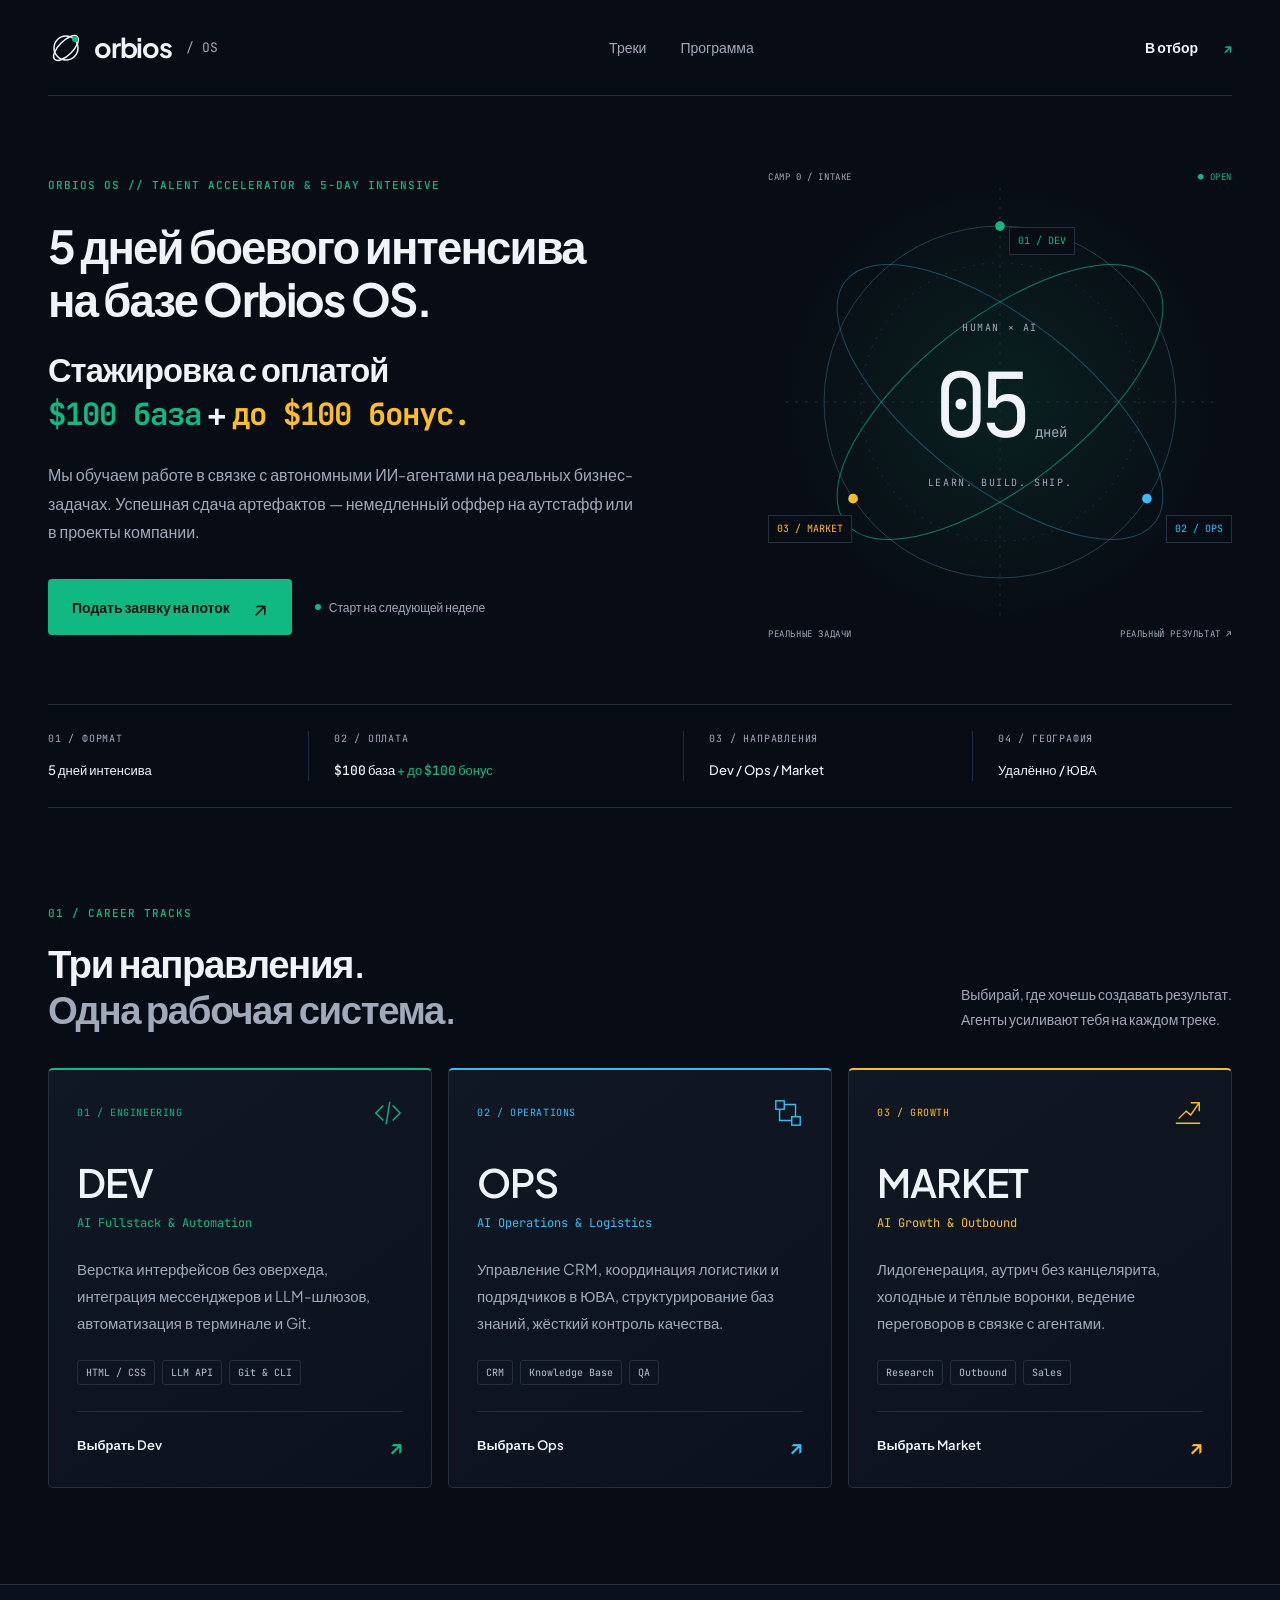
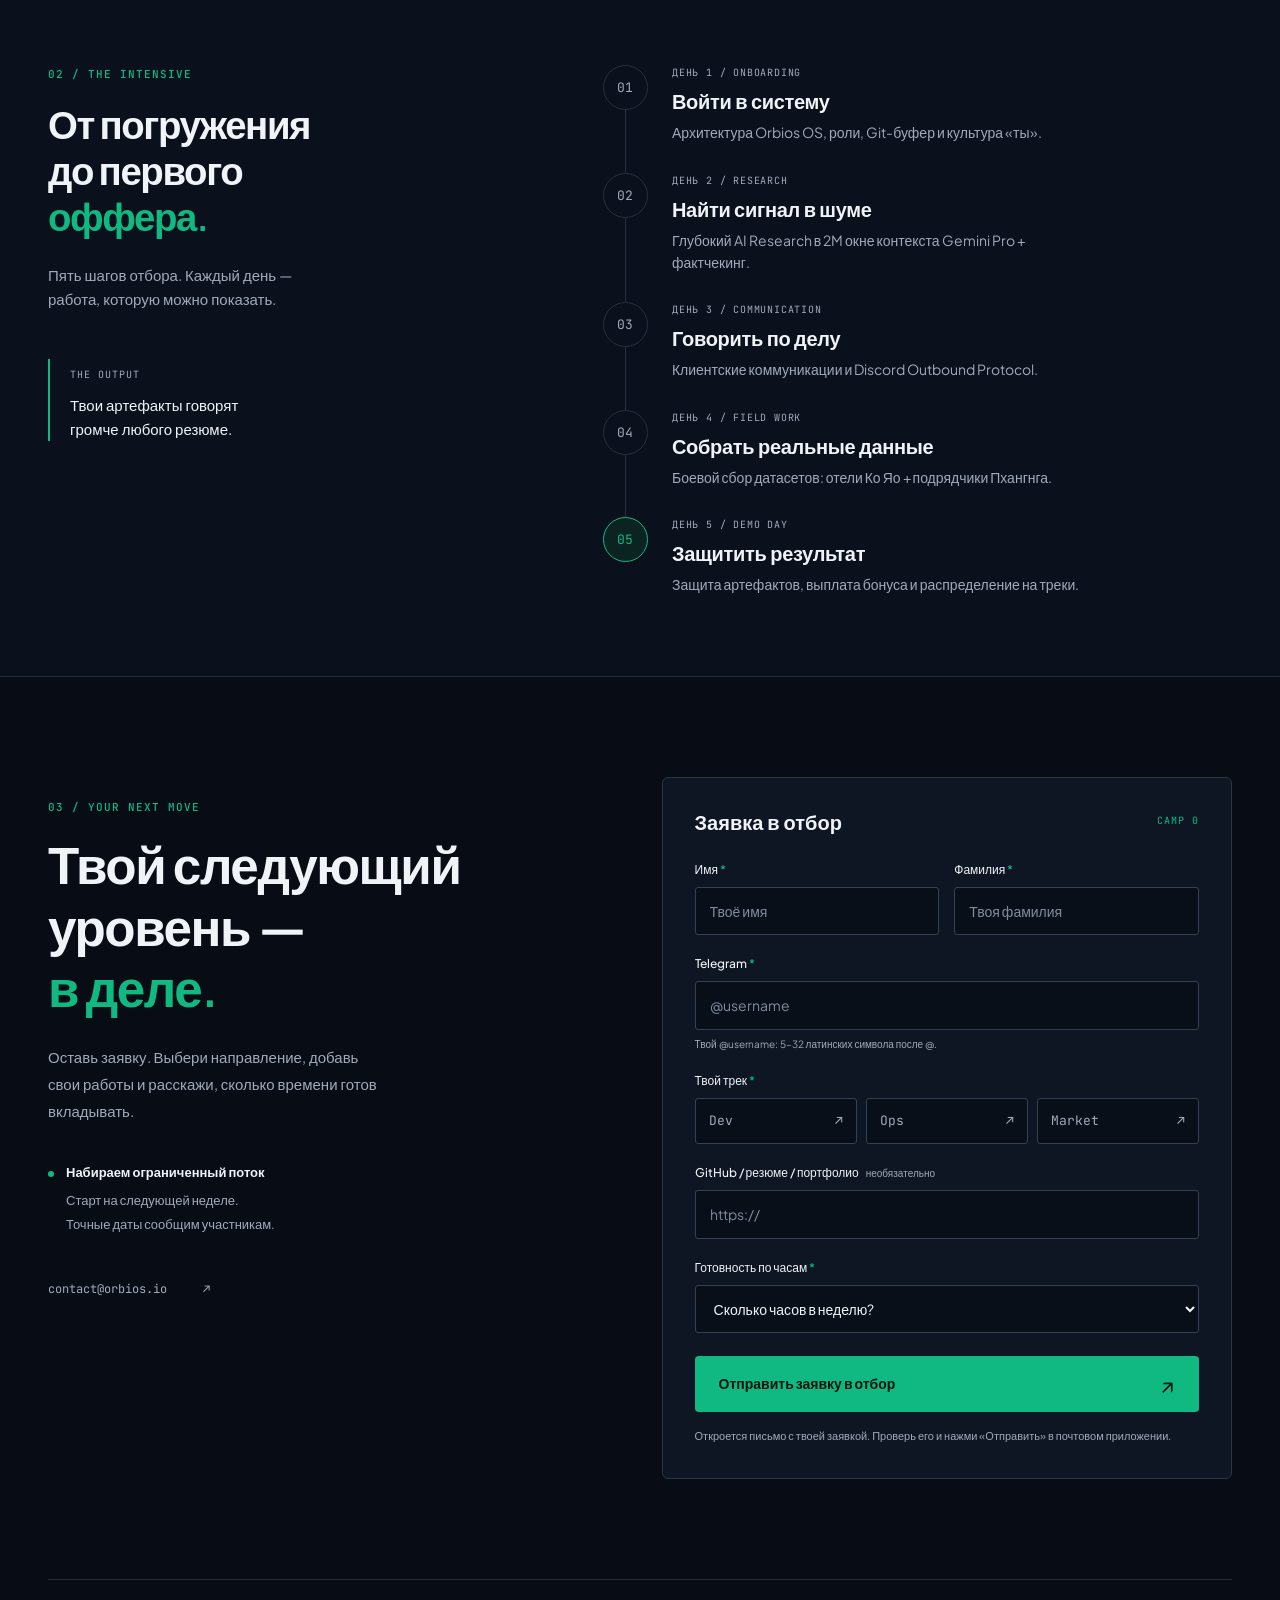
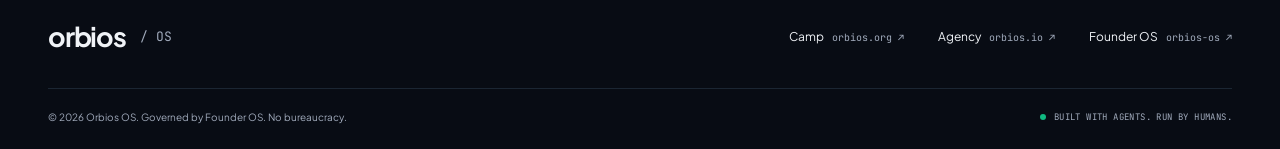
==== commit 2367002b: "copy: clarify performance bonus ( base + up to  bonus)" ====
--- a/index.html
+++ b/index.html
@@ -4,13 +4,13 @@
   <meta charset="utf-8">
   <meta name="viewport" content="width=device-width, initial-scale=1">
   <title>Orbios OS — 5 дней боевого AI-интенсива</title>
-  <meta name="description" content="Оплачиваемая стажировка с AI-агентами на реальных бизнес-задачах. 5 дней, три трека: Dev, Ops и Market. $100 стипендия + $100 бонус.">
+  <meta name="description" content="Оплачиваемая стажировка с AI-агентами на реальных бизнес-задачах. 5 дней, три трека: Dev, Ops и Market. $100 база + бонус до $100.">
   <meta name="theme-color" content="#080c14">
   <meta name="color-scheme" content="dark">
   <meta property="og:type" content="website">
   <meta property="og:url" content="https://orbios.info/">
   <meta property="og:title" content="Orbios OS — твой следующий уровень работы с AI">
-  <meta property="og:description" content="5 дней боевого интенсива. $100 стипендия + $100 бонус. Dev / Ops / Market.">
+  <meta property="og:description" content="5 дней боевого интенсива. $100 база + бонус до $100. Dev / Ops / Market.">
   <link rel="canonical" href="https://orbios.info/">
   <link rel="icon" href="favicon.svg" type="image/svg+xml">
   <link rel="preconnect" href="https://fonts.googleapis.com">
@@ -35,7 +35,7 @@
     <section class="hero wrap" aria-labelledby="hero-title">
       <div class="hero-copy">
         <p class="eyebrow">ORBIOS OS // TALENT ACCELERATOR &amp; 5-DAY INTENSIVE</p>
-        <h1 id="hero-title">5 дней боевого интенсива <br class="desktop-break"> на базе <span class="title-brand">Orbios OS.</span><span class="hero-offer">Стажировка с оплатой <br><span class="emerald">$100</span> + <span class="amber">$100 бонус.</span></span></h1>
+        <h1 id="hero-title">5 дней боевого интенсива <br class="desktop-break"> на базе <span class="title-brand">Orbios OS.</span><span class="hero-offer">Стажировка с оплатой <br><span class="emerald">$100 база</span> + <span class="amber">до $100 бонус.</span></span></h1>
         <p class="hero-lead">Мы обучаем работе в связке с автономными ИИ-агентами на реальных бизнес-задачах. Успешная сдача артефактов — немедленный оффер на аутстафф или в проекты компании.</p>
         <div class="hero-actions"><a class="button button-primary" href="#apply">Подать заявку на поток <span aria-hidden="true">↗</span></a><span class="start-note"><i class="status-dot"></i> Старт на следующей неделе</span></div>
       </div>
@@ -57,7 +57,7 @@
       </div>
       <ul class="facts" aria-label="Коротко об интенсиве">
         <li><span class="fact-index">01 / ФОРМАТ</span><strong>5 дней интенсива</strong></li>
-        <li><span class="fact-index">02 / ОПЛАТА</span><strong><span class="mono">$100</span> стипендия <span class="emerald">+ <span class="mono">$100</span> бонус</span></strong></li>
+        <li><span class="fact-index">02 / ОПЛАТА</span><strong><span class="mono">$100</span> база <span class="emerald">+ до <span class="mono">$100</span> бонус</span></strong></li>
         <li><span class="fact-index">03 / НАПРАВЛЕНИЯ</span><strong>Dev / Ops / Market</strong></li>
         <li><span class="fact-index">04 / ГЕОГРАФИЯ</span><strong>Удалённо / ЮВА</strong></li>
       </ul>
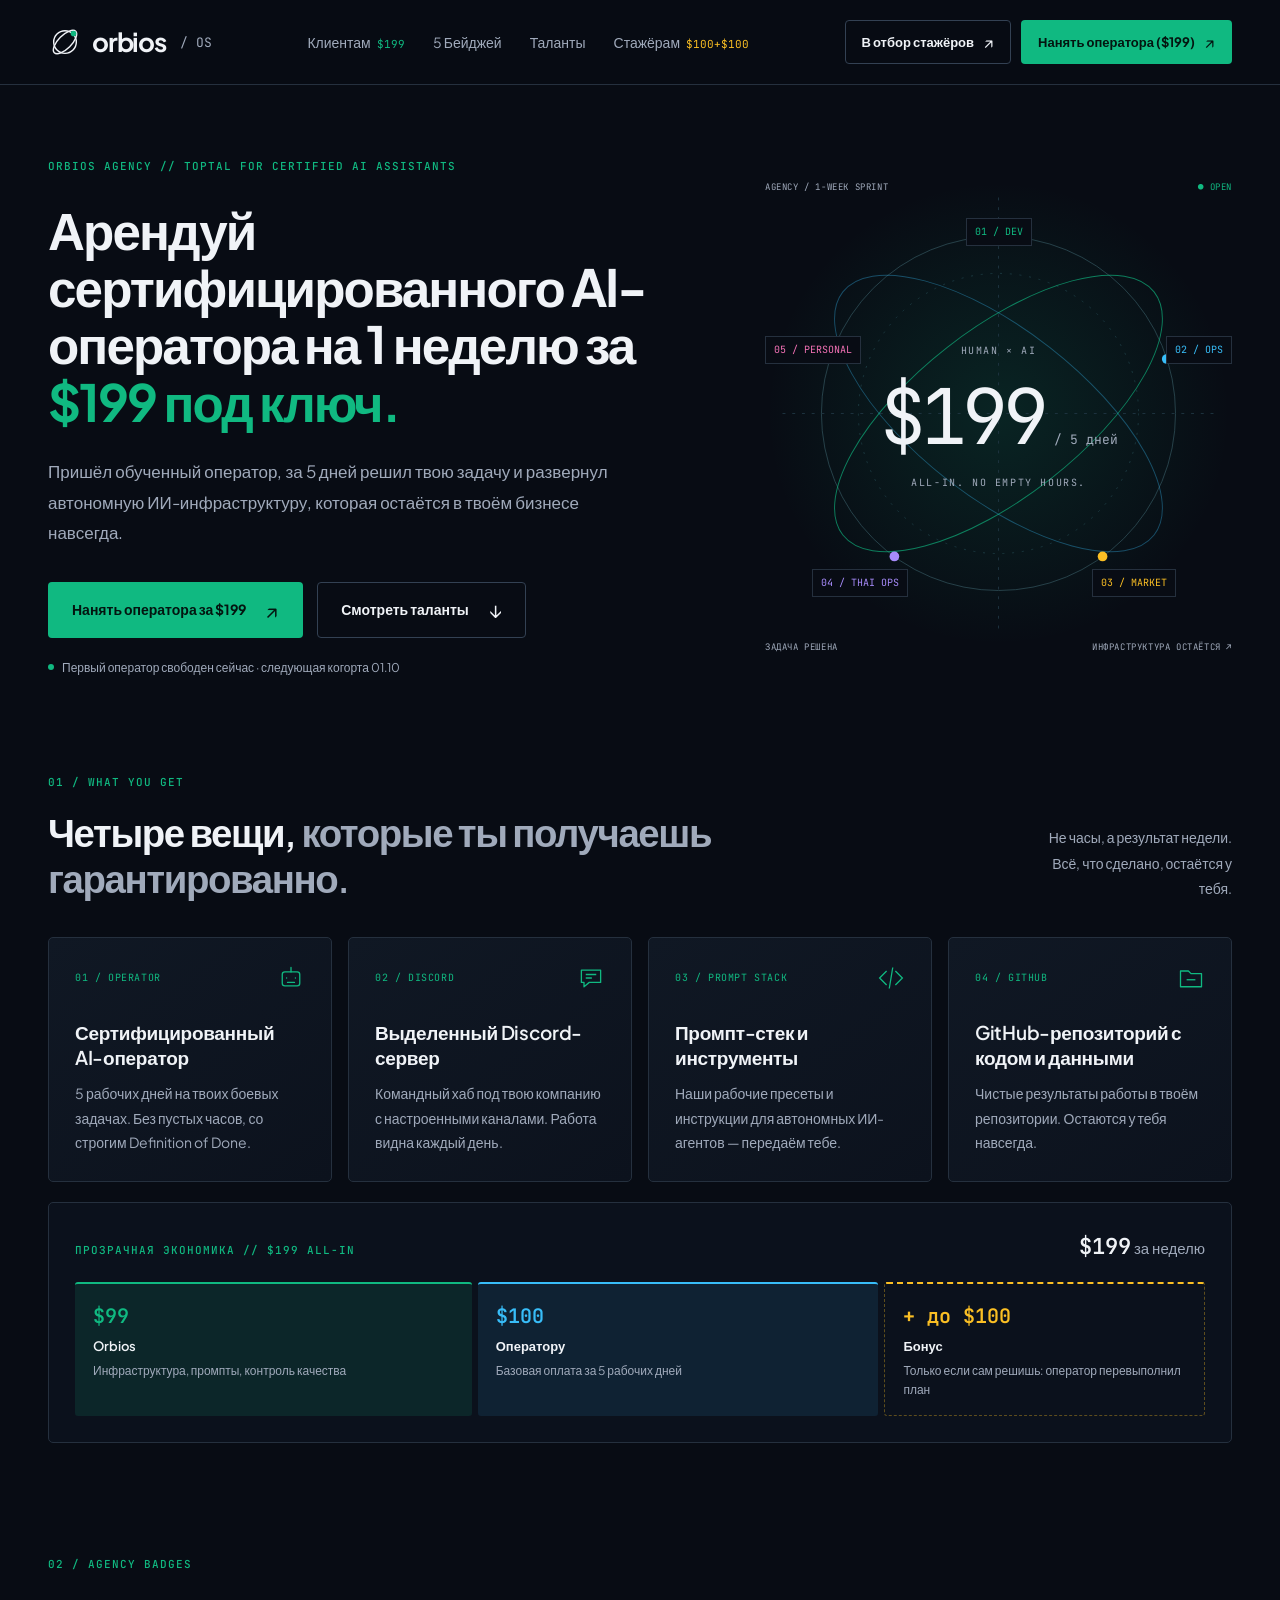
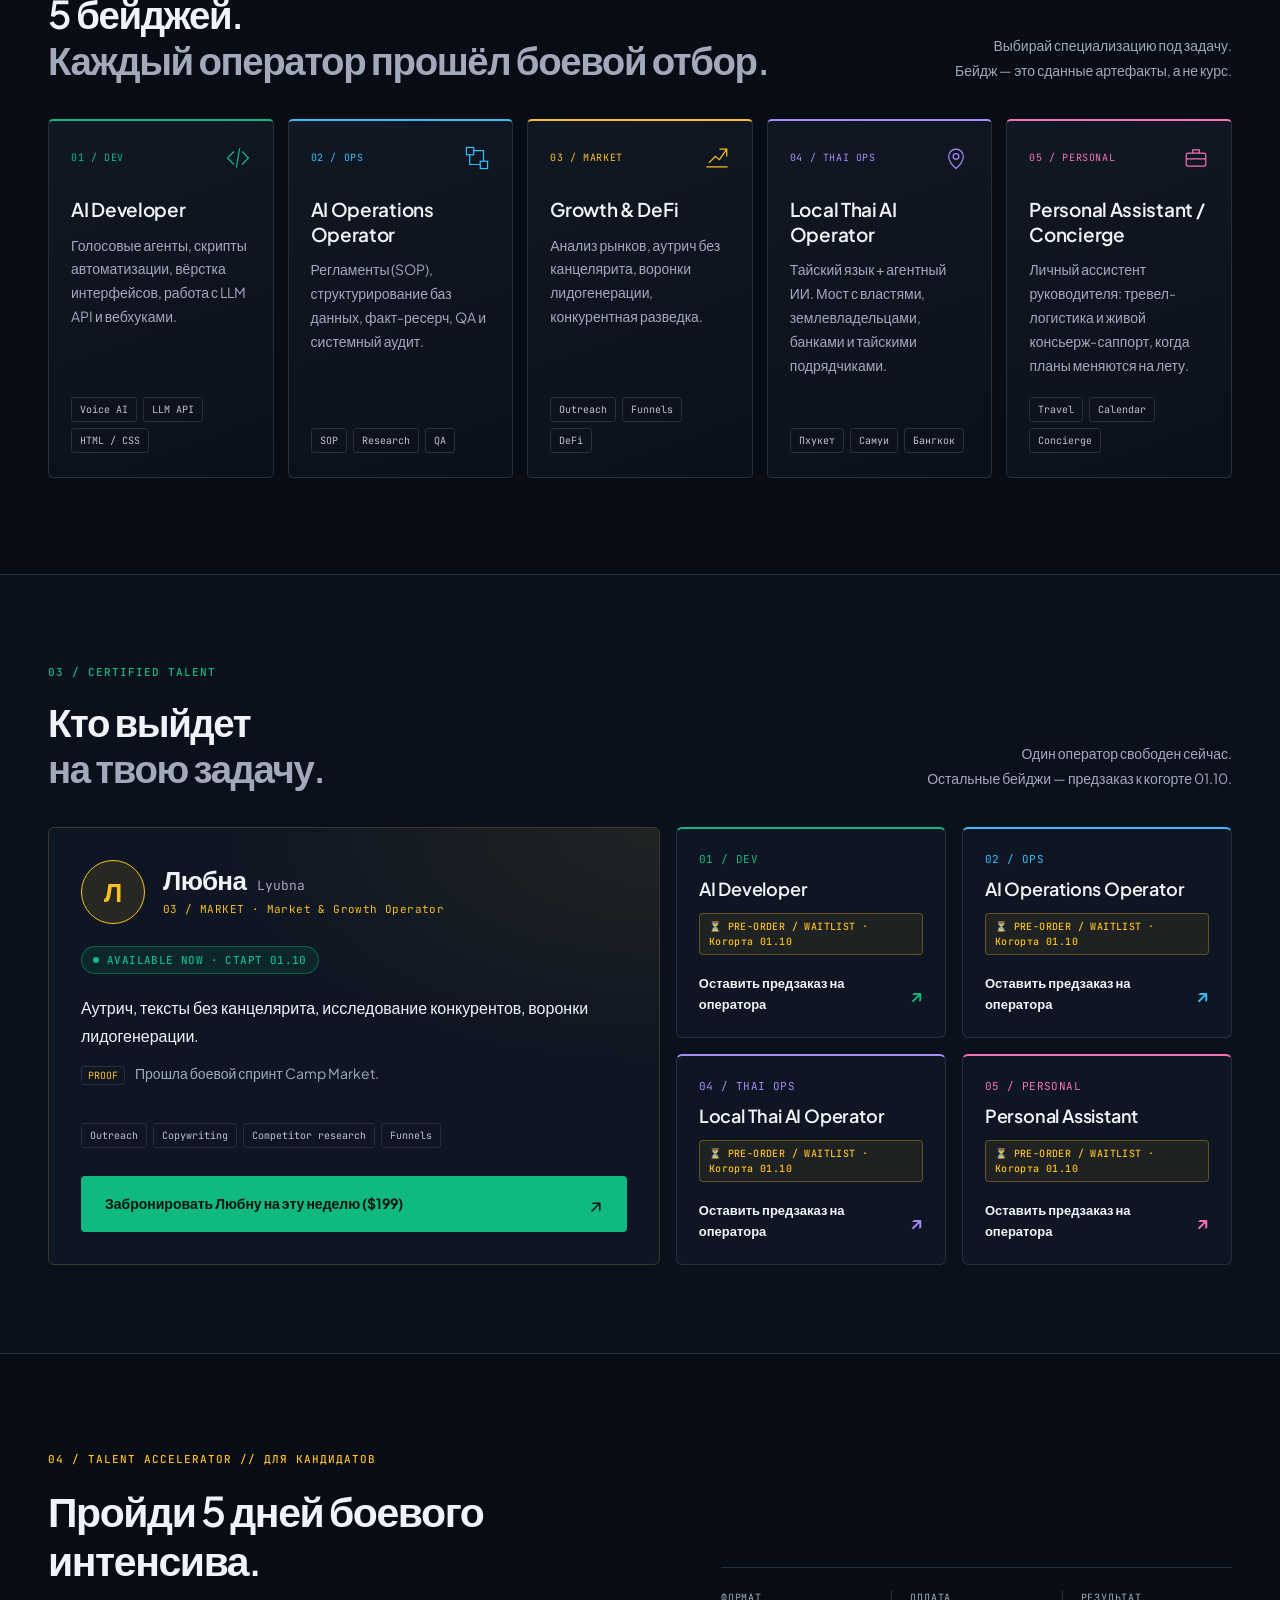
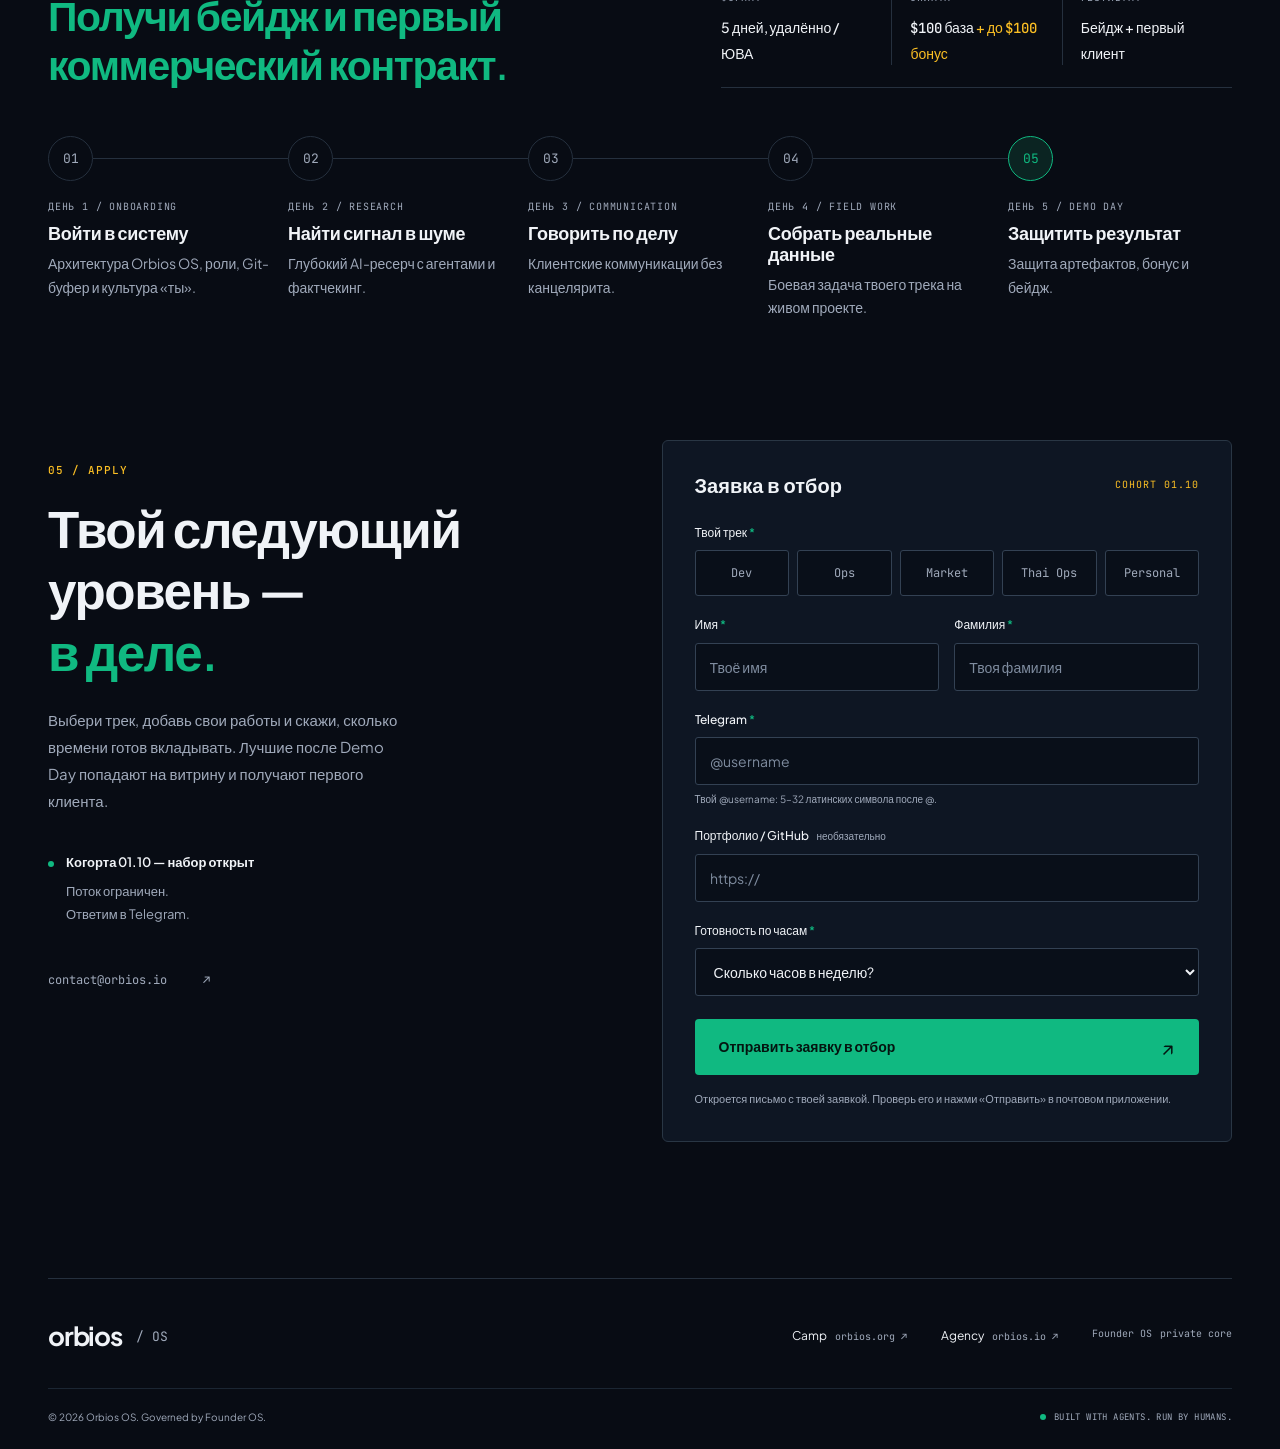
==== commit 997fb5f1: "dev-01: two-sided agency landing — $199 operator offer, 5 badges, talent showcase, intern door Rebui" ====
--- a/index.html
+++ b/index.html
@@ -3,14 +3,14 @@
 <head>
   <meta charset="utf-8">
   <meta name="viewport" content="width=device-width, initial-scale=1">
-  <title>Orbios OS — 5 дней боевого AI-интенсива</title>
-  <meta name="description" content="Оплачиваемая стажировка с AI-агентами на реальных бизнес-задачах. 5 дней, три трека: Dev, Ops и Market. $100 база + бонус до $100.">
+  <title>Orbios — сертифицированный AI-оператор на неделю за $199</title>
+  <meta name="description" content="Toptal для AI-ассистентов. Арендуй сертифицированного AI-оператора на 5 дней за $199 под ключ: задача решена, Discord, промпт-стек и GitHub остаются у тебя. Стажёрам — 5 дней интенсива, $100 база + до $100 бонус.">
   <meta name="theme-color" content="#080c14">
   <meta name="color-scheme" content="dark">
   <meta property="og:type" content="website">
   <meta property="og:url" content="https://orbios.info/">
-  <meta property="og:title" content="Orbios OS — твой следующий уровень работы с AI">
-  <meta property="og:description" content="5 дней боевого интенсива. $100 база + бонус до $100. Dev / Ops / Market.">
+  <meta property="og:title" content="Orbios — сертифицированный AI-оператор на неделю за $199">
+  <meta property="og:description" content="Оператор решает твою задачу за 5 дней и оставляет ИИ-инфраструктуру навсегда. 5 бейджей: Dev / Ops / Market / Thai Ops / Personal.">
   <link rel="canonical" href="https://orbios.info/">
   <link rel="icon" href="favicon.svg" type="image/svg+xml">
   <link rel="preconnect" href="https://fonts.googleapis.com">
@@ -20,153 +20,333 @@
 </head>
 <body>
   <a class="skip-link" href="#main">К содержимому</a>
-  <header class="site-header wrap">
-    <a class="brand" href="#" aria-label="Orbios OS — главная">
-      <svg viewBox="0 0 36 36" fill="none" aria-hidden="true"><circle cx="18" cy="18" r="12" stroke="currentColor" stroke-width="1.5"/><ellipse cx="18" cy="18" rx="7" ry="16" transform="rotate(45 18 18)" stroke="currentColor" stroke-width="1.5"/><circle cx="27" cy="9" r="3" fill="#10b981"/></svg>
-      orbios<span class="brand-os">/ OS</span>
-    </a>
-    <nav class="header-nav" aria-label="Основная навигация">
-      <a href="#tracks">Треки</a><a href="#program">Программа</a>
-    </nav>
-    <a class="header-apply" href="#apply">В отбор <span aria-hidden="true">↗</span></a>
+  <header class="site-header">
+    <div class="wrap header-inner">
+      <a class="brand" href="#main" aria-label="Orbios OS — наверх">
+        <svg viewBox="0 0 36 36" fill="none" aria-hidden="true"><circle cx="18" cy="18" r="12" stroke="currentColor" stroke-width="1.5"/><ellipse cx="18" cy="18" rx="7" ry="16" transform="rotate(45 18 18)" stroke="currentColor" stroke-width="1.5"/><circle cx="27" cy="9" r="3" fill="#10b981"/></svg>
+        orbios<span class="brand-os">/ OS</span>
+      </a>
+      <nav class="header-nav" aria-label="Основная навигация">
+        <a href="#clients">Клиентам <span class="mono emerald">$199</span></a><a href="#badges">5 Бейджей</a><a href="#talent">Таланты</a><a href="#interns">Стажёрам <span class="mono amber">$100+$100</span></a>
+      </nav>
+      <div class="header-actions">
+        <a class="button button-ghost button-small" href="#apply"><span>В отбор<span class="hide-sm"> стажёров</span></span> <span aria-hidden="true">↗</span></a>
+        <a class="button button-primary button-small" href="#offer"><span>Нанять<span class="hide-sm"> оператора</span> ($199)</span> <span aria-hidden="true">↗</span></a>
+      </div>
+    </div>
   </header>
 
   <main id="main">
-    <section class="hero wrap" aria-labelledby="hero-title">
+    <section class="hero wrap" id="clients" aria-labelledby="hero-title">
       <div class="hero-copy">
-        <p class="eyebrow">ORBIOS OS // TALENT ACCELERATOR &amp; 5-DAY INTENSIVE</p>
-        <h1 id="hero-title">5 дней боевого интенсива <br class="desktop-break"> на базе <span class="title-brand">Orbios OS.</span><span class="hero-offer">Стажировка с оплатой <br><span class="emerald">$100 база</span> + <span class="amber">до $100 бонус.</span></span></h1>
-        <p class="hero-lead">Мы обучаем работе в связке с автономными ИИ-агентами на реальных бизнес-задачах. Успешная сдача артефактов — немедленный оффер на аутстафф или в проекты компании.</p>
-        <div class="hero-actions"><a class="button button-primary" href="#apply">Подать заявку на поток <span aria-hidden="true">↗</span></a><span class="start-note"><i class="status-dot"></i> Старт на следующей неделе</span></div>
+        <p class="eyebrow">ORBIOS AGENCY // TOPTAL FOR CERTIFIED AI ASSISTANTS</p>
+        <h1 id="hero-title">Арендуй сертифицированного AI-оператора на&nbsp;1&nbsp;неделю за <span class="emerald">$199 под&nbsp;ключ.</span></h1>
+        <p class="hero-lead">Пришёл обученный оператор, за 5 дней решил твою задачу и развернул автономную ИИ-инфраструктуру, которая остаётся в твоём бизнесе навсегда.</p>
+        <div class="hero-actions">
+          <a class="button button-primary" href="mailto:contact@orbios.io?subject=Orbios%20Agency%20%E2%80%94%20%D0%B7%D0%B0%D0%BA%D0%B0%D0%B7%20%D0%BE%D0%BF%D0%B5%D1%80%D0%B0%D1%82%D0%BE%D1%80%D0%B0%20(%24199)" data-order="book" data-badge="">Нанять оператора за $199 <span aria-hidden="true">↗</span></a>
+          <a class="button button-ghost" href="#talent">Смотреть таланты <span aria-hidden="true">↓</span></a>
+        </div>
+        <p class="start-note"><i class="status-dot"></i> Первый оператор свободен сейчас · следующая когорта 01.10</p>
       </div>
       <div class="orbit-panel" aria-hidden="true">
-        <div class="orbit-top"><span>CAMP 0 / INTAKE</span><span class="emerald">● OPEN</span></div>
+        <div class="orbit-top"><span>AGENCY / 1-WEEK SPRINT</span><span class="emerald">● OPEN</span></div>
         <svg class="orbit-art" viewBox="0 0 480 480" fill="none">
-          <defs><radialGradient id="halo"><stop stop-color="#10b981" stop-opacity=".12"/><stop offset="1" stop-color="#10b981" stop-opacity="0"/></radialGradient></defs>
+          <defs><radialGradient id="halo"><stop stop-color="#10b981" stop-opacity=".14"/><stop offset="1" stop-color="#10b981" stop-opacity="0"/></radialGradient></defs>
           <circle cx="240" cy="240" r="238" fill="url(#halo)"/>
           <path d="M240 18V462M18 240H462" stroke="#1e3440" stroke-dasharray="3 7"/>
           <circle cx="240" cy="240" r="182" stroke="#28424b"/>
           <circle cx="240" cy="240" r="144" stroke="#1b3940" stroke-dasharray="2 8"/>
-          <ellipse cx="240" cy="240" rx="203" ry="86" transform="rotate(-38 240 240)" stroke="#10b981" stroke-opacity=".65"/>
-          <ellipse cx="240" cy="240" rx="203" ry="86" transform="rotate(38 240 240)" stroke="#38bdf8" stroke-opacity=".35"/>
-          <circle cx="240" cy="58" r="5" fill="#10b981"/><circle cx="392" cy="340" r="5" fill="#38bdf8"/><circle cx="88" cy="340" r="5" fill="#fbbf24"/>
+          <g class="orbit-spin">
+            <ellipse cx="240" cy="240" rx="203" ry="86" transform="rotate(-38 240 240)" stroke="#10b981" stroke-opacity=".65"/>
+            <ellipse cx="240" cy="240" rx="203" ry="86" transform="rotate(38 240 240)" stroke="#38bdf8" stroke-opacity=".35"/>
+          </g>
+          <circle cx="240" cy="58" r="5" fill="#10b981"/><circle cx="413" cy="184" r="5" fill="#38bdf8"/><circle cx="347" cy="387" r="5" fill="#fbbf24"/><circle cx="133" cy="387" r="5" fill="#a78bfa"/><circle cx="67" cy="184" r="5" fill="#f472b6"/>
         </svg>
-        <div class="orbit-center"><span>HUMAN × AI</span><strong>05<span>дней</span></strong><span>LEARN. BUILD. SHIP.</span></div>
-        <span class="orbit-label orbit-dev">01 / DEV</span><span class="orbit-label orbit-ops">02 / OPS</span><span class="orbit-label orbit-market">03 / MARKET</span>
-        <div class="orbit-bottom"><span>РЕАЛЬНЫЕ ЗАДАЧИ</span><span>РЕАЛЬНЫЙ РЕЗУЛЬТАТ ↗</span></div>
-      </div>
-      <ul class="facts" aria-label="Коротко об интенсиве">
-        <li><span class="fact-index">01 / ФОРМАТ</span><strong>5 дней интенсива</strong></li>
-        <li><span class="fact-index">02 / ОПЛАТА</span><strong><span class="mono">$100</span> база <span class="emerald">+ до <span class="mono">$100</span> бонус</span></strong></li>
-        <li><span class="fact-index">03 / НАПРАВЛЕНИЯ</span><strong>Dev / Ops / Market</strong></li>
-        <li><span class="fact-index">04 / ГЕОГРАФИЯ</span><strong>Удалённо / ЮВА</strong></li>
-      </ul>
-    </section>
-
-    <section class="section wrap" id="tracks" aria-labelledby="tracks-title">
-      <div class="section-heading"><div><p class="eyebrow">01 / CAREER TRACKS</p><h2 id="tracks-title">Три направления. <br><span class="muted">Одна рабочая система.</span></h2></div><p class="section-intro">Выбирай, где хочешь создавать результат. <br>Агенты усиливают тебя на каждом треке.</p></div>
-      <div class="track-grid">
-        <article class="track-card dev">
-          <div class="track-top"><span class="mono">01 / ENGINEERING</span><svg viewBox="0 0 32 32" fill="none" aria-hidden="true"><path d="m11 8-8 8 8 8m10-16 8 8-8 8m-3-20-4 24" stroke="currentColor" stroke-width="1.5"/></svg></div>
-          <h3>DEV</h3><p class="track-subtitle">AI Fullstack &amp; Automation</p>
-          <p class="track-description">Верстка интерфейсов без оверхеда, интеграция мессенджеров и LLM-шлюзов, автоматизация в терминале и Git.</p>
-          <ul class="tags" aria-label="Стек Dev"><li>HTML / CSS</li><li>LLM API</li><li>Git &amp; CLI</li></ul>
-          <a class="track-link" href="#apply" data-track="Dev">Выбрать Dev <span aria-hidden="true">↗</span></a>
-        </article>
-        <article class="track-card ops">
-          <div class="track-top"><span class="mono">02 / OPERATIONS</span><svg viewBox="0 0 32 32" fill="none" aria-hidden="true"><rect x="3" y="3" width="9" height="9" stroke="currentColor" stroke-width="1.5"/><rect x="20" y="20" width="9" height="9" stroke="currentColor" stroke-width="1.5"/><path d="M12 7h12v13M7 12v12h13" stroke="currentColor" stroke-width="1.5"/></svg></div>
-          <h3>OPS</h3><p class="track-subtitle">AI Operations &amp; Logistics</p>
-          <p class="track-description">Управление CRM, координация логистики и подрядчиков в ЮВА, структурирование баз знаний, жёсткий контроль качества.</p>
-          <ul class="tags" aria-label="Стек Ops"><li>CRM</li><li>Knowledge Base</li><li>QA</li></ul>
-          <a class="track-link" href="#apply" data-track="Ops">Выбрать Ops <span aria-hidden="true">↗</span></a>
-        </article>
-        <article class="track-card market">
-          <div class="track-top"><span class="mono">03 / GROWTH</span><svg viewBox="0 0 32 32" fill="none" aria-hidden="true"><path d="M3 27h26M6 22l8-8 5 4L28 5m-9 0h9v9" stroke="currentColor" stroke-width="1.5"/></svg></div>
-          <h3>MARKET</h3><p class="track-subtitle">AI Growth &amp; Outbound</p>
-          <p class="track-description">Лидогенерация, аутрич без канцелярита, холодные и тёплые воронки, ведение переговоров в связке с агентами.</p>
-          <ul class="tags" aria-label="Стек Market"><li>Research</li><li>Outbound</li><li>Sales</li></ul>
-          <a class="track-link" href="#apply" data-track="Market">Выбрать Market <span aria-hidden="true">↗</span></a>
-        </article>
-      </div>
-    </section>
-
-    <section class="program-section" id="program" aria-labelledby="program-title"><div class="wrap program-layout">
-      <div class="program-heading"><p class="eyebrow">02 / THE INTENSIVE</p><h2 id="program-title">От погружения <br>до первого <br><span class="emerald">оффера.</span></h2><p>Пять шагов отбора. Каждый день — работа, которую можно показать.</p><div class="program-note"><span class="mono">THE OUTPUT</span><p>Твои артефакты говорят <br>громче любого резюме.</p></div></div>
+        <div class="orbit-center"><span>HUMAN × AI</span><strong>$199<span>/ 5 дней</span></strong><span>ALL-IN. NO EMPTY HOURS.</span></div>
+        <span class="orbit-label orbit-dev">01 / DEV</span><span class="orbit-label orbit-ops">02 / OPS</span><span class="orbit-label orbit-market">03 / MARKET</span><span class="orbit-label orbit-thai">04 / THAI OPS</span><span class="orbit-label orbit-personal">05 / PERSONAL</span>
+        <div class="orbit-bottom"><span>ЗАДАЧА РЕШЕНА</span><span>ИНФРАСТРУКТУРА ОСТАЁТСЯ ↗</span></div>
+      </div>
+    </section>
+
+    <section class="section-tight wrap" id="offer" aria-labelledby="offer-title">
+      <div class="section-heading"><div><p class="eyebrow">01 / WHAT YOU GET</p><h2 id="offer-title">Четыре вещи, <span class="muted">которые ты получаешь гарантированно.</span></h2></div><p class="section-intro">Не часы, а результат недели. <br>Всё, что сделано, остаётся у тебя.</p></div>
+      <ol class="deliverables">
+        <li>
+          <div class="deliverable-top"><span class="mono">01 / OPERATOR</span><svg viewBox="0 0 32 32" fill="none" aria-hidden="true"><rect x="6" y="9" width="20" height="16" rx="3" stroke="currentColor" stroke-width="1.5"/><path d="M16 4v5M11 16h.01M21 16h.01M12 21h8" stroke="currentColor" stroke-width="1.5" stroke-linecap="round"/></svg></div>
+          <h3>Сертифицированный AI-оператор</h3>
+          <p>5 рабочих дней на твоих боевых задачах. Без пустых часов, со строгим Definition of Done.</p>
+        </li>
+        <li>
+          <div class="deliverable-top"><span class="mono">02 / DISCORD</span><svg viewBox="0 0 32 32" fill="none" aria-hidden="true"><path d="M5 7h22v14H14l-6 5v-5H5z" stroke="currentColor" stroke-width="1.5" stroke-linejoin="round"/><path d="M10 12h12M10 16h7" stroke="currentColor" stroke-width="1.5"/></svg></div>
+          <h3>Выделенный Discord-сервер</h3>
+          <p>Командный хаб под твою компанию с настроенными каналами. Работа видна каждый день.</p>
+        </li>
+        <li>
+          <div class="deliverable-top"><span class="mono">03 / PROMPT STACK</span><svg viewBox="0 0 32 32" fill="none" aria-hidden="true"><path d="m11 8-8 8 8 8m10-16 8 8-8 8m-3-20-4 24" stroke="currentColor" stroke-width="1.5"/></svg></div>
+          <h3>Промпт-стек и инструменты</h3>
+          <p>Наши рабочие пресеты и инструкции для автономных ИИ-агентов — передаём тебе.</p>
+        </li>
+        <li>
+          <div class="deliverable-top"><span class="mono">04 / GITHUB</span><svg viewBox="0 0 32 32" fill="none" aria-hidden="true"><path d="M4 8h9l3 3h12v15H4z" stroke="currentColor" stroke-width="1.5" stroke-linejoin="round"/><path d="M11 18h10" stroke="currentColor" stroke-width="1.5"/></svg></div>
+          <h3>GitHub-репозиторий с кодом и данными</h3>
+          <p>Чистые результаты работы в твоём репозитории. Остаются у тебя навсегда.</p>
+        </li>
+      </ol>
+      <div class="economics" role="group" aria-labelledby="economics-title">
+        <div class="economics-head"><p class="eyebrow" id="economics-title">ПРОЗРАЧНАЯ ЭКОНОМИКА // $199 ALL-IN</p><p class="economics-total"><span class="mono">$199</span> за неделю</p></div>
+        <div class="economics-bar">
+          <div class="bar-part bar-orbios"><span class="mono">$99</span><strong>Orbios</strong><p>Инфраструктура, промпты, контроль качества</p></div>
+          <div class="bar-part bar-operator"><span class="mono">$100</span><strong>Оператору</strong><p>Базовая оплата за 5 рабочих дней</p></div>
+          <div class="bar-part bar-bonus"><span class="mono">+ до $100</span><strong>Бонус</strong><p>Только если сам решишь: оператор перевыполнил план</p></div>
+        </div>
+      </div>
+    </section>
+
+    <section class="section wrap" id="badges" aria-labelledby="badges-title">
+      <div class="section-heading"><div><p class="eyebrow">02 / AGENCY BADGES</p><h2 id="badges-title">5 бейджей. <br><span class="muted">Каждый оператор прошёл боевой отбор.</span></h2></div><p class="section-intro">Выбирай специализацию под задачу. <br>Бейдж — это сданные артефакты, а не курс.</p></div>
+      <div class="badge-grid">
+        <article class="badge-card dev">
+          <div class="badge-top"><span class="mono">01 / DEV</span><svg viewBox="0 0 32 32" fill="none" aria-hidden="true"><path d="m11 8-8 8 8 8m10-16 8 8-8 8m-3-20-4 24" stroke="currentColor" stroke-width="1.5"/></svg></div>
+          <h3>AI Developer</h3>
+          <p>Голосовые агенты, скрипты автоматизации, вёрстка интерфейсов, работа с LLM API и вебхуками.</p>
+          <ul class="tags" aria-label="Навыки Dev"><li>Voice AI</li><li>LLM API</li><li>HTML / CSS</li></ul>
+        </article>
+        <article class="badge-card ops">
+          <div class="badge-top"><span class="mono">02 / OPS</span><svg viewBox="0 0 32 32" fill="none" aria-hidden="true"><rect x="3" y="3" width="9" height="9" stroke="currentColor" stroke-width="1.5"/><rect x="20" y="20" width="9" height="9" stroke="currentColor" stroke-width="1.5"/><path d="M12 7h12v13M7 12v12h13" stroke="currentColor" stroke-width="1.5"/></svg></div>
+          <h3>AI Operations Operator</h3>
+          <p>Регламенты (SOP), структурирование баз данных, факт-ресерч, QA и системный аудит.</p>
+          <ul class="tags" aria-label="Навыки Ops"><li>SOP</li><li>Research</li><li>QA</li></ul>
+        </article>
+        <article class="badge-card market">
+          <div class="badge-top"><span class="mono">03 / MARKET</span><svg viewBox="0 0 32 32" fill="none" aria-hidden="true"><path d="M3 27h26M6 22l8-8 5 4L28 5m-9 0h9v9" stroke="currentColor" stroke-width="1.5"/></svg></div>
+          <h3>Growth &amp; DeFi</h3>
+          <p>Анализ рынков, аутрич без канцелярита, воронки лидогенерации, конкурентная разведка.</p>
+          <ul class="tags" aria-label="Навыки Market"><li>Outreach</li><li>Funnels</li><li>DeFi</li></ul>
+        </article>
+        <article class="badge-card thai">
+          <div class="badge-top"><span class="mono">04 / THAI OPS</span><svg viewBox="0 0 32 32" fill="none" aria-hidden="true"><path d="M16 29s-9-8.2-9-15a9 9 0 0 1 18 0c0 6.8-9 15-9 15z" stroke="currentColor" stroke-width="1.5"/><circle cx="16" cy="14" r="3.5" stroke="currentColor" stroke-width="1.5"/></svg></div>
+          <h3>Local Thai AI Operator</h3>
+          <p>Тайский язык + агентный ИИ. Мост с властями, землевладельцами, банками и тайскими подрядчиками.</p>
+          <ul class="tags" aria-label="Локации Thai Ops"><li>Пхукет</li><li>Самуи</li><li>Бангкок</li></ul>
+        </article>
+        <article class="badge-card personal">
+          <div class="badge-top"><span class="mono">05 / PERSONAL</span><svg viewBox="0 0 32 32" fill="none" aria-hidden="true"><rect x="4" y="10" width="24" height="16" rx="2" stroke="currentColor" stroke-width="1.5"/><path d="M12 10V6h8v4M4 17h24" stroke="currentColor" stroke-width="1.5"/></svg></div>
+          <h3>Personal Assistant / Concierge</h3>
+          <p>Личный ассистент руководителя: тревел-логистика и живой консьерж-саппорт, когда планы меняются на лету.</p>
+          <ul class="tags" aria-label="Навыки Personal"><li>Travel</li><li>Calendar</li><li>Concierge</li></ul>
+        </article>
+      </div>
+    </section>
+
+    <section class="talent-section" id="talent" aria-labelledby="talent-title"><div class="wrap">
+      <div class="section-heading"><div><p class="eyebrow">03 / CERTIFIED TALENT</p><h2 id="talent-title">Кто выйдет <br><span class="muted">на твою задачу.</span></h2></div><p class="section-intro">Один оператор свободен сейчас. <br>Остальные бейджи — предзаказ к когорте 01.10.</p></div>
+      <div class="talent-grid">
+        <article class="talent-card featured market">
+          <div class="talent-head">
+            <span class="avatar" aria-hidden="true">Л</span>
+            <div><h3>Любна <span class="talent-latin">Lyubna</span></h3><p class="talent-badge mono">03 / MARKET · Market &amp; Growth Operator</p></div>
+          </div>
+          <p class="status status-live"><i class="status-dot"></i> AVAILABLE NOW · СТАРТ 01.10</p>
+          <p class="talent-text">Аутрич, тексты без канцелярита, исследование конкурентов, воронки лидогенерации.</p>
+          <p class="talent-proof"><span class="mono">PROOF</span> Прошла боевой спринт Camp Market.</p>
+          <ul class="tags" aria-label="Навыки Любны"><li>Outreach</li><li>Copywriting</li><li>Competitor research</li><li>Funnels</li></ul>
+          <a class="button button-primary talent-cta" href="mailto:contact@orbios.io?subject=Orbios%20Agency%20%E2%80%94%20%D0%B1%D1%80%D0%BE%D0%BD%D1%8C%20%D0%9B%D1%8E%D0%B1%D0%BD%D1%8B%20(%24199)" data-order="book" data-badge="Market" data-operator="Любна">Забронировать Любну на эту неделю ($199) <span aria-hidden="true">↗</span></a>
+        </article>
+        <div class="waitlist-grid">
+          <article class="talent-card waitlist dev">
+            <p class="talent-badge mono">01 / DEV</p><h3>AI Developer</h3>
+            <p class="status status-wait">⏳ PRE-ORDER / WAITLIST · Когорта 01.10</p>
+            <a class="talent-link" href="mailto:contact@orbios.io?subject=Orbios%20Agency%20%E2%80%94%20%D0%BF%D1%80%D0%B5%D0%B4%D0%B7%D0%B0%D0%BA%D0%B0%D0%B7%20Dev" data-order="preorder" data-badge="Dev">Оставить предзаказ на оператора <span aria-hidden="true">↗</span></a>
+          </article>
+          <article class="talent-card waitlist ops">
+            <p class="talent-badge mono">02 / OPS</p><h3>AI Operations Operator</h3>
+            <p class="status status-wait">⏳ PRE-ORDER / WAITLIST · Когорта 01.10</p>
+            <a class="talent-link" href="mailto:contact@orbios.io?subject=Orbios%20Agency%20%E2%80%94%20%D0%BF%D1%80%D0%B5%D0%B4%D0%B7%D0%B0%D0%BA%D0%B0%D0%B7%20Ops" data-order="preorder" data-badge="Ops">Оставить предзаказ на оператора <span aria-hidden="true">↗</span></a>
+          </article>
+          <article class="talent-card waitlist thai">
+            <p class="talent-badge mono">04 / THAI OPS</p><h3>Local Thai AI Operator</h3>
+            <p class="status status-wait">⏳ PRE-ORDER / WAITLIST · Когорта 01.10</p>
+            <a class="talent-link" href="mailto:contact@orbios.io?subject=Orbios%20Agency%20%E2%80%94%20%D0%BF%D1%80%D0%B5%D0%B4%D0%B7%D0%B0%D0%BA%D0%B0%D0%B7%20Thai%20Ops" data-order="preorder" data-badge="Thai Ops">Оставить предзаказ на оператора <span aria-hidden="true">↗</span></a>
+          </article>
+          <article class="talent-card waitlist personal">
+            <p class="talent-badge mono">05 / PERSONAL</p><h3>Personal Assistant</h3>
+            <p class="status status-wait">⏳ PRE-ORDER / WAITLIST · Когорта 01.10</p>
+            <a class="talent-link" href="mailto:contact@orbios.io?subject=Orbios%20Agency%20%E2%80%94%20%D0%BF%D1%80%D0%B5%D0%B4%D0%B7%D0%B0%D0%BA%D0%B0%D0%B7%20Personal" data-order="preorder" data-badge="Personal">Оставить предзаказ на оператора <span aria-hidden="true">↗</span></a>
+          </article>
+        </div>
+      </div>
+    </div></section>
+
+    <section class="section wrap" id="interns" aria-labelledby="interns-title">
+      <div class="intern-intro">
+        <div>
+          <p class="eyebrow amber">04 / TALENT ACCELERATOR // ДЛЯ КАНДИДАТОВ</p>
+          <h2 id="interns-title">Пройди 5 дней боевого интенсива. <span class="emerald">Получи бейдж и первый коммерческий контракт.</span></h2>
+        </div>
+        <ul class="facts" aria-label="Условия интенсива">
+          <li><span class="fact-index">ФОРМАТ</span><strong>5 дней, удалённо / ЮВА</strong></li>
+          <li><span class="fact-index">ОПЛАТА</span><strong><span class="mono">$100</span> база <span class="amber">+ до <span class="mono">$100</span> бонус</span></strong></li>
+          <li><span class="fact-index">РЕЗУЛЬТАТ</span><strong>Бейдж + первый клиент</strong></li>
+        </ul>
+      </div>
       <ol class="timeline">
         <li><span class="day-number">01</span><div><p class="day-label">ДЕНЬ 1 / ONBOARDING</p><h3>Войти в систему</h3><p>Архитектура Orbios OS, роли, Git-буфер и культура «ты».</p></div></li>
-        <li><span class="day-number">02</span><div><p class="day-label">ДЕНЬ 2 / RESEARCH</p><h3>Найти сигнал в шуме</h3><p>Глубокий AI Research в 2M окне контекста Gemini Pro + фактчекинг.</p></div></li>
-        <li><span class="day-number">03</span><div><p class="day-label">ДЕНЬ 3 / COMMUNICATION</p><h3>Говорить по делу</h3><p>Клиентские коммуникации и Discord Outbound Protocol.</p></div></li>
-        <li><span class="day-number">04</span><div><p class="day-label">ДЕНЬ 4 / FIELD WORK</p><h3>Собрать реальные данные</h3><p>Боевой сбор датасетов: отели Ко Яо + подрядчики Пхангнга.</p></div></li>
-        <li><span class="day-number final-day">05</span><div><p class="day-label">ДЕНЬ 5 / DEMO DAY</p><h3>Защитить результат</h3><p>Защита артефактов, выплата бонуса и распределение на треки.</p></div></li>
+        <li><span class="day-number">02</span><div><p class="day-label">ДЕНЬ 2 / RESEARCH</p><h3>Найти сигнал в шуме</h3><p>Глубокий AI-ресерч с агентами и фактчекинг.</p></div></li>
+        <li><span class="day-number">03</span><div><p class="day-label">ДЕНЬ 3 / COMMUNICATION</p><h3>Говорить по делу</h3><p>Клиентские коммуникации без канцелярита.</p></div></li>
+        <li><span class="day-number">04</span><div><p class="day-label">ДЕНЬ 4 / FIELD WORK</p><h3>Собрать реальные данные</h3><p>Боевая задача твоего трека на живом проекте.</p></div></li>
+        <li><span class="day-number final-day">05</span><div><p class="day-label">ДЕНЬ 5 / DEMO DAY</p><h3>Защитить результат</h3><p>Защита артефактов, бонус и бейдж.</p></div></li>
       </ol>
-    </div></section>
+    </section>
 
     <section class="section wrap apply-layout" id="apply" aria-labelledby="apply-title">
-      <div class="apply-copy"><p class="eyebrow">03 / YOUR NEXT MOVE</p><h2 id="apply-title">Твой следующий <br>уровень — <br><span class="emerald">в деле.</span></h2><p>Оставь заявку. Выбери направление, добавь свои работы и расскажи, сколько времени готов вкладывать.</p><div class="intake-note"><i class="status-dot"></i><div><strong>Набираем ограниченный поток</strong><p>Старт на следующей неделе. <br>Точные даты сообщим участникам.</p></div></div><a class="contact-link" href="mailto:contact@orbios.io">contact@orbios.io <span aria-hidden="true">↗</span></a></div>
+      <div class="apply-copy"><p class="eyebrow amber">05 / APPLY</p><h2 id="apply-title">Твой следующий <br>уровень — <br><span class="emerald">в деле.</span></h2><p>Выбери трек, добавь свои работы и скажи, сколько времени готов вкладывать. Лучшие после Demo Day попадают на витрину и получают первого клиента.</p><div class="intake-note"><i class="status-dot"></i><div><strong>Когорта 01.10 — набор открыт</strong><p>Поток ограничен. <br>Ответим в Telegram.</p></div></div><a class="contact-link" href="mailto:contact@orbios.io">contact@orbios.io <span aria-hidden="true">↗</span></a></div>
       <form id="apply-form" class="apply-form" action="mailto:contact@orbios.io" method="post" enctype="text/plain">
-        <div class="form-heading"><h3>Заявка в отбор</h3><span class="mono">CAMP 0</span></div>
+        <div class="form-heading"><h3>Заявка в отбор</h3><span class="mono">COHORT 01.10</span></div>
+        <fieldset class="track-picker"><legend>Твой трек <span>*</span></legend><div class="track-options">
+          <label class="dev"><input type="radio" name="track" value="Dev" required><span>Dev</span></label>
+          <label class="ops"><input type="radio" name="track" value="Ops"><span>Ops</span></label>
+          <label class="market"><input type="radio" name="track" value="Market"><span>Market</span></label>
+          <label class="thai"><input type="radio" name="track" value="Thai Ops"><span>Thai Ops</span></label>
+          <label class="personal"><input type="radio" name="track" value="Personal"><span>Personal</span></label>
+        </div></fieldset>
         <div class="form-row"><div class="field"><label for="first-name">Имя <span>*</span></label><input id="first-name" name="firstName" autocomplete="given-name" placeholder="Твоё имя" maxlength="80" required></div><div class="field"><label for="last-name">Фамилия <span>*</span></label><input id="last-name" name="lastName" autocomplete="family-name" placeholder="Твоя фамилия" maxlength="80" required></div></div>
         <div class="field"><label for="telegram">Telegram <span>*</span></label><input id="telegram" name="telegram" placeholder="@username" autocomplete="off" autocapitalize="none" spellcheck="false" pattern="@[A-Za-z][A-Za-z0-9_]{4,31}" maxlength="33" aria-describedby="telegram-hint" required><small id="telegram-hint">Твой @username: 5–32 латинских символа после @.</small></div>
-        <fieldset class="track-picker"><legend>Твой трек <span>*</span></legend><div class="track-options"><label class="dev"><input type="radio" name="track" value="Dev" required><span>Dev <span aria-hidden="true">↗</span></span></label><label class="ops"><input type="radio" name="track" value="Ops"><span>Ops <span aria-hidden="true">↗</span></span></label><label class="market"><input type="radio" name="track" value="Market"><span>Market <span aria-hidden="true">↗</span></span></label></div></fieldset>
-        <div class="field"><label for="portfolio">GitHub / резюме / портфолио <span class="optional">необязательно</span></label><input id="portfolio" type="url" name="portfolio" placeholder="https://" maxlength="500" inputmode="url" autocomplete="url"></div>
+        <div class="field"><label for="portfolio">Портфолио / GitHub <span class="optional">необязательно</span></label><input id="portfolio" type="url" name="portfolio" placeholder="https://" maxlength="500" inputmode="url" autocomplete="url"></div>
         <div class="field"><label for="hours">Готовность по часам <span>*</span></label><select id="hours" name="hours" required><option value="" disabled selected>Сколько часов в неделю?</option><option value="20–29 часов в неделю">20–29 часов в неделю</option><option value="30–39 часов в неделю">30–39 часов в неделю</option><option value="40+ часов в неделю">40+ часов в неделю</option></select></div>
         <button class="button button-primary submit-button" type="submit">Отправить заявку в отбор <span aria-hidden="true">↗</span></button>
         <p class="form-note">Откроется письмо с твоей заявкой. Проверь его и нажми «Отправить» в почтовом приложении.</p>
         <noscript><p class="form-note">Без JavaScript форма передаст поля почтовому приложению. Если оно не настроено, напиши на <a href="mailto:contact@orbios.io">contact@orbios.io</a>.</p></noscript>
-        <div id="mail-result" class="mail-result" hidden><p id="form-status" role="status" aria-live="polite"></p><a id="email-draft" href="mailto:contact@orbios.io">Открыть письмо ещё раз ↗</a><details><summary>Почта не открылась?</summary><p>Скопируй заявку и отправь на contact@orbios.io.</p><label class="sr-only" for="application-text">Текст заявки</label><textarea id="application-text" readonly rows="8"></textarea><button id="copy-application" class="copy-button" type="button">Скопировать заявку</button></details></div>
+        <div class="mail-result" hidden><p class="form-status" role="status" aria-live="polite"></p><a class="email-draft" href="mailto:contact@orbios.io">Открыть письмо ещё раз ↗</a><details><summary>Почта не открылась?</summary><p>Скопируй заявку и отправь на contact@orbios.io.</p><label class="sr-only" for="application-text">Текст заявки</label><textarea id="application-text" class="draft-text" readonly rows="8"></textarea><button class="copy-button" type="button">Скопировать заявку</button></details></div>
       </form>
     </section>
   </main>
 
-  <footer class="site-footer wrap"><div class="footer-top"><a class="brand" href="#">orbios<span class="brand-os">/ OS</span></a><nav aria-label="Экосистема Orbios"><a href="https://www.orbios.org">Camp <span>orbios.org ↗</span></a><a href="https://orbios.io">Agency <span>orbios.io ↗</span></a><a href="https://github.com/Orbios/orbios-os">Founder OS <span>orbios-os ↗</span></a></nav></div><div class="footer-bottom"><p>© 2026 Orbios OS. Governed by Founder OS. No bureaucracy.</p><span class="mono"><i class="status-dot"></i> BUILT WITH AGENTS. RUN BY HUMANS.</span></div></footer>
+  <dialog id="order-dialog" class="order-dialog" aria-labelledby="order-title">
+    <form id="order-form" class="apply-form order-form" method="dialog">
+      <div class="form-heading"><h3 id="order-title">Нанять оператора</h3><button class="dialog-close" type="button" aria-label="Закрыть">×</button></div>
+      <p class="order-summary mono" id="order-summary">$199 · 5 рабочих дней · Discord + промпт-стек + GitHub</p>
+      <input type="hidden" name="orderType" value="book">
+      <input type="hidden" name="operator" value="">
+      <div class="field"><label for="order-badge">Бейдж <span>*</span></label><select id="order-badge" name="badge" required><option value="" disabled selected>Какая специализация нужна?</option><option value="Dev">01 / Dev — AI Developer</option><option value="Ops">02 / Ops — AI Operations</option><option value="Market">03 / Market — Growth &amp; DeFi</option><option value="Thai Ops">04 / Thai Ops — Local Thai Operator</option><option value="Personal">05 / Personal — Assistant / Concierge</option></select></div>
+      <div class="form-row"><div class="field"><label for="order-name">Имя <span>*</span></label><input id="order-name" name="name" autocomplete="name" placeholder="Как к тебе обращаться" maxlength="80" required></div><div class="field"><label for="order-company">Компания</label><input id="order-company" name="company" autocomplete="organization" placeholder="Название или сайт" maxlength="120"></div></div>
+      <div class="field"><label for="order-contact">Telegram или email <span>*</span></label><input id="order-contact" name="contact" placeholder="@username или почта" autocapitalize="none" spellcheck="false" maxlength="120" required></div>
+      <div class="field"><label for="order-task">Задача на неделю <span>*</span></label><textarea id="order-task" name="task" rows="4" maxlength="1500" placeholder="Что должно быть готово через 5 дней?" required></textarea></div>
+      <button class="button button-primary submit-button" type="submit">Отправить заказ <span aria-hidden="true">↗</span></button>
+      <p class="form-note">Откроется письмо на contact@orbios.io. Ответим с подтверждением и счётом.</p>
+      <div class="mail-result" hidden><p class="form-status" role="status" aria-live="polite"></p><a class="email-draft" href="mailto:contact@orbios.io">Открыть письмо ещё раз ↗</a><details><summary>Почта не открылась?</summary><p>Скопируй заказ и отправь на contact@orbios.io.</p><label class="sr-only" for="order-text">Текст заказа</label><textarea id="order-text" class="draft-text" readonly rows="7"></textarea><button class="copy-button" type="button">Скопировать заказ</button></details></div>
+    </form>
+  </dialog>
+
+  <footer class="site-footer wrap"><div class="footer-top"><a class="brand" href="#main">orbios<span class="brand-os">/ OS</span></a><nav aria-label="Экосистема Orbios"><a href="https://www.orbios.org">Camp <span>orbios.org ↗</span></a><a href="https://orbios.io">Agency <span>orbios.io ↗</span></a><span class="footer-label">Founder OS <span>private core</span></span></nav></div><div class="footer-bottom"><p>© 2026 Orbios OS. Governed by Founder OS.</p><span class="mono"><i class="status-dot"></i> BUILT WITH AGENTS. RUN BY HUMANS.</span></div></footer>
 
   <script>
-    const form = document.querySelector('#apply-form');
-    const status = document.querySelector('#form-status');
-    const draft = document.querySelector('#email-draft');
-    const applicationText = document.querySelector('#application-text');
-
-    document.querySelectorAll('[data-track]').forEach(link => {
-      link.addEventListener('click', () => {
-        form.querySelector('input[name="track"][value="' + link.dataset.track + '"]').checked = true;
+    const MAIL = 'contact@orbios.io';
+
+    function prepareDraft(form, subject, body, message) {
+      const result = form.querySelector('.mail-result');
+      const draft = result.querySelector('.email-draft');
+      draft.href = 'mailto:' + MAIL + '?subject=' + encodeURIComponent(subject) + '&body=' + encodeURIComponent(body);
+      result.querySelector('.draft-text').value = body;
+      result.hidden = false;
+      result.querySelector('.form-status').textContent = message;
+      draft.click();
+    }
+
+    document.querySelectorAll('.copy-button').forEach(button => {
+      button.addEventListener('click', async () => {
+        const result = button.closest('.mail-result');
+        const text = result.querySelector('.draft-text');
+        const status = result.querySelector('.form-status');
+        try {
+          await navigator.clipboard.writeText(text.value);
+          status.textContent = 'Текст скопирован. Отправь его на ' + MAIL + '.';
+        } catch {
+          text.focus();
+          text.select();
+          status.textContent = 'Текст выделен. Скопируй его и отправь на ' + MAIL + '.';
+        }
       });
     });
 
-    form.addEventListener('submit', event => {
+    const applyForm = document.querySelector('#apply-form');
+    applyForm.addEventListener('submit', event => {
       event.preventDefault();
       ['first-name', 'last-name', 'telegram', 'portfolio'].forEach(id => {
         const input = document.getElementById(id);
         input.value = input.value.trim();
       });
-      if (!form.reportValidity()) return;
-      const data = new FormData(form);
-      const subject = 'Orbios OS — заявка / ' + data.get('track');
+      if (!applyForm.reportValidity()) return;
+      const data = new FormData(applyForm);
       const body = [
-        'Заявка на 5-дневный интенсив Orbios OS',
+        'Заявка на 5-дневный интенсив Orbios OS (когорта 01.10)',
         '',
         'Имя: ' + data.get('firstName'),
         'Фамилия: ' + data.get('lastName'),
         'Telegram: ' + data.get('telegram'),
         'Трек: ' + data.get('track'),
-        'GitHub / резюме / портфолио: ' + (data.get('portfolio') || 'Не указано'),
+        'Портфолио / GitHub: ' + (data.get('portfolio') || 'Не указано'),
         'Готовность: ' + data.get('hours')
       ].join('\r\n');
-      draft.href = 'mailto:contact@orbios.io?subject=' + encodeURIComponent(subject) + '&body=' + encodeURIComponent(body);
-      applicationText.value = body;
-      document.querySelector('#mail-result').hidden = false;
-      status.textContent = 'Заявка подготовлена. Отправь письмо в почтовом приложении — только после этого мы его получим.';
-      draft.click();
+      prepareDraft(applyForm, 'Orbios OS — заявка / ' + data.get('track'), body, 'Заявка подготовлена. Отправь письмо в почтовом приложении — только после этого мы его получим.');
     });
 
-    document.querySelector('#copy-application').addEventListener('click', async () => {
-      try {
-        await navigator.clipboard.writeText(applicationText.value);
-        status.textContent = 'Текст заявки скопирован. Отправь его на contact@orbios.io.';
-      } catch {
-        applicationText.focus();
-        applicationText.select();
-        status.textContent = 'Текст выделен. Скопируй его и отправь на contact@orbios.io.';
-      }
+    const dialog = document.querySelector('#order-dialog');
+    const orderForm = document.querySelector('#order-form');
+    const orderTitle = document.querySelector('#order-title');
+    const orderSummary = document.querySelector('#order-summary');
+
+    if (typeof dialog.showModal === 'function') {
+      document.querySelectorAll('[data-order]').forEach(trigger => {
+        trigger.addEventListener('click', event => {
+          event.preventDefault();
+          const type = trigger.dataset.order;
+          const operator = trigger.dataset.operator || '';
+          orderForm.reset();
+          orderForm.querySelector('.mail-result').hidden = true;
+          orderForm.elements.orderType.value = type;
+          orderForm.elements.operator.value = operator;
+          orderForm.elements.badge.value = trigger.dataset.badge || '';
+          if (type === 'preorder') {
+            orderTitle.textContent = 'Предзаказ оператора';
+            orderSummary.textContent = 'Когорта 01.10 · $199 за неделю · подтвердим до старта';
+          } else {
+            orderTitle.textContent = operator ? 'Забронировать: ' + operator : 'Нанять оператора';
+            orderSummary.textContent = '$199 · 5 рабочих дней · Discord + промпт-стек + GitHub';
+          }
+          dialog.showModal();
+        });
+      });
+
+      dialog.querySelector('.dialog-close').addEventListener('click', () => dialog.close());
+      dialog.addEventListener('click', event => {
+        if (event.target === dialog) dialog.close();
+      });
+    }
+
+    orderForm.addEventListener('submit', event => {
+      event.preventDefault();
+      ['order-name', 'order-company', 'order-contact', 'order-task'].forEach(id => {
+        const input = document.getElementById(id);
+        input.value = input.value.trim();
+      });
+      if (!orderForm.reportValidity()) return;
+      const data = new FormData(orderForm);
+      const isPreorder = data.get('orderType') === 'preorder';
+      const operator = data.get('operator');
+      const subject = 'Orbios Agency — ' + (isPreorder ? 'предзаказ / ' : 'заказ / ') + (operator ? operator + ' / ' : '') + data.get('badge') + ' ($199)';
+      const body = [
+        isPreorder ? 'Предзаказ AI-оператора к когорте 01.10' : 'Заказ AI-оператора на 1 неделю ($199)',
+        '',
+        'Бейдж: ' + data.get('badge'),
+        'Оператор: ' + (operator || 'Подберите под задачу'),
+        'Имя: ' + data.get('name'),
+        'Компания: ' + (data.get('company') || 'Не указано'),
+        'Контакт: ' + data.get('contact'),
+        '',
+        'Задача на неделю:',
+        data.get('task')
+      ].join('\r\n');
+      prepareDraft(orderForm, subject, body, 'Заказ подготовлен. Отправь письмо в почтовом приложении — после этого мы ответим.');
     });
   </script>
 </body>
--- a/styles.css
+++ b/styles.css
@@ -1,25 +1,29 @@
-/* Camp 0 — static, responsive, no framework or build step. */
+/* Orbios — two-sided agency landing. Static, responsive, no framework or build step. */
 :root {
   color-scheme: dark;
   --bg: #080c14;
   --surface: #0f172a;
+  --card: #0e1623;
   --text: #f0f3f7;
   --muted: #a0aabb;
   --line: #25303e;
   --emerald: #10b981;
   --sapphire: #38bdf8;
   --amber: #fbbf24;
+  --violet: #a78bfa;
+  --rose: #f472b6;
   --sans: "Plus Jakarta Sans", "Segoe UI", Arial, sans-serif;
   --mono: "JetBrains Mono", monospace;
+  --header-h: 84px;
 }
 *, *::before, *::after { box-sizing: border-box; }
-html { scroll-behavior: smooth; scroll-padding-top: 32px; -webkit-text-size-adjust: 100%; }
-body { margin: 0; background: var(--bg); color: var(--text); font-family: var(--sans); font-size: 16px; line-height: 1.6; -webkit-font-smoothing: antialiased; }
+html { scroll-behavior: smooth; scroll-padding-top: calc(var(--header-h) + 16px); -webkit-text-size-adjust: 100%; }
+body { margin: 0; background: var(--bg); color: var(--text); font-family: var(--sans); font-size: 16px; line-height: 1.6; -webkit-font-smoothing: antialiased; overflow-x: hidden; }
 a { color: inherit; text-decoration: none; }
 button, input, select, textarea { font: inherit; }
 button, a, input, select, textarea, summary { -webkit-tap-highlight-color: transparent; }
 button, summary { cursor: pointer; }
-a, button, input, select, textarea { transition: border-color .2s, background-color .2s, color .2s; }
+a, button, input, select, textarea { transition: border-color .2s, background-color .2s, color .2s, transform .2s; }
 :focus-visible { outline: 2px solid var(--sapphire); outline-offset: 5px; }
 ::selection { background: #10b981; color: #080c14; }
 h1, h2, h3, p { margin: 0; }
@@ -29,115 +33,192 @@
 .emerald { color: var(--emerald); }
 .amber { color: var(--amber); }
 .muted { color: var(--muted); }
-.skip-link { position: fixed; top: 12px; left: 12px; clip-path: inset(50%); padding: 12px; background: var(--emerald); color: var(--bg); z-index: 10; }
+.skip-link { position: fixed; top: 12px; left: 12px; clip-path: inset(50%); padding: 12px; background: var(--emerald); color: var(--bg); z-index: 50; }
 .skip-link:focus { clip-path: none; }
 .sr-only { position: absolute; width: 1px; height: 1px; padding: 0; margin: -1px; overflow: hidden; clip-path: inset(50%); white-space: nowrap; border: 0; }
-.site-header { display: flex; align-items: center; justify-content: space-between; gap: 24px; min-height: 96px; border-bottom: 1px solid var(--line); }
-.brand { display: inline-flex; align-items: center; gap: 10px; font-size: 27px; font-weight: 700; letter-spacing: -1.2px; }
-.brand svg { width: 36px; height: 36px; }
+
+.dev { --track: var(--emerald); --track-soft: rgba(16, 185, 129, .1); }
+.ops { --track: var(--sapphire); --track-soft: rgba(56, 189, 248, .1); }
+.market { --track: var(--amber); --track-soft: rgba(251, 191, 36, .1); }
+.thai { --track: var(--violet); --track-soft: rgba(167, 139, 250, .1); }
+.personal { --track: var(--rose); --track-soft: rgba(244, 114, 182, .1); }
+
+/* Header */
+.site-header { position: sticky; top: 0; z-index: 20; background: rgba(8, 12, 20, .86); backdrop-filter: blur(14px); -webkit-backdrop-filter: blur(14px); border-bottom: 1px solid var(--line); }
+.header-inner { display: grid; grid-template-columns: auto 1fr auto; align-items: center; gap: 28px; min-height: var(--header-h); }
+.brand { display: inline-flex; align-items: center; gap: 10px; min-height: 44px; font-size: 26px; font-weight: 700; letter-spacing: -1.2px; white-space: nowrap; }
+.brand svg { width: 34px; height: 34px; }
 .brand-os { margin-left: 4px; color: var(--muted); font: 13px var(--mono); letter-spacing: 0; }
-.header-nav { display: flex; gap: 34px; color: var(--muted); font-size: 14px; }
-.header-nav a, .header-apply { padding-block: 12px; }
-.header-nav a:hover, .site-footer a:hover { color: var(--emerald); }
-.header-apply { display: flex; gap: 25px; font-size: 14px; font-weight: 600; }
-.header-apply span { color: var(--emerald); }
-.hero { position: relative; display: grid; grid-template-columns: 1.5fr 1fr; align-items: center; column-gap: 24px; padding-top: 74px; }
+.header-nav { display: flex; justify-content: center; gap: 28px; color: var(--muted); font-size: 14px; }
+.header-nav a { display: inline-flex; align-items: baseline; gap: 6px; padding-block: 12px; white-space: nowrap; }
+.header-nav .mono { font-size: 11px; }
+.header-nav a:hover, .site-footer a:hover { color: var(--text); }
+.header-actions { display: flex; gap: 10px; }
+
+/* Buttons */
+.button { display: inline-flex; align-items: center; justify-content: space-between; gap: 20px; min-height: 56px; padding: 16px 23px; border: 1px solid transparent; border-radius: 4px; font-weight: 700; font-size: 14px; line-height: 1.4; }
+.button > span[aria-hidden] { font-size: 20px; font-weight: 400; line-height: 1; }
+.button-primary { background: var(--emerald); color: #041510; }
+.button-primary:hover { background: #34d399; box-shadow: 0 8px 28px -10px rgba(16, 185, 129, .7); }
+.button-ghost { border-color: #334153; color: var(--text); }
+.button-ghost:hover { border-color: var(--emerald); color: var(--emerald); }
+.button-small { min-height: 44px; padding: 10px 16px; gap: 10px; font-size: 13px; white-space: nowrap; }
+.button-small > span[aria-hidden] { font-size: 16px; }
+.button:active { transform: translateY(1px); }
+
+/* Hero */
+.hero { display: grid; grid-template-columns: 1.45fr 1fr; align-items: center; column-gap: 40px; padding-top: 72px; padding-bottom: 40px; }
 .eyebrow { color: var(--emerald); font-size: 11px; font-weight: 500; letter-spacing: 1px; line-height: 1.7; }
-.hero h1 { margin-top: 25px; font-size: clamp(38px, 3.55vw, 53px); letter-spacing: -1.8px; font-weight: 700; line-height: 1.16; }
-.title-brand { white-space: nowrap; }
-.hero-offer { display: block; margin-top: 23px; font-size: .72em; letter-spacing: -1px; line-height: 1.3; }
-.hero-offer .emerald, .hero-offer .amber { font-family: var(--mono); font-size: .94em; }
-.hero-lead { max-width: 595px; margin-top: 26px; font-size: 16px; color: var(--muted); line-height: 1.8; }
-.hero-actions { display: flex; flex-wrap: wrap; align-items: center; gap: 18px 23px; margin-top: 32px; }
-.button { display: inline-flex; align-items: center; justify-content: space-between; gap: 24px; min-height: 56px; padding: 16px 23px; border: 1px solid transparent; border-radius: 4px; font-weight: 700; font-size: 14px; line-height: 1.5; }
-.button-primary { background: var(--emerald); color: #041510; }
-.button-primary:hover { background: #34d399; }
-.button span { font-size: 22px; font-weight: 400; line-height: 1; }
-.start-note { display: flex; align-items: center; gap: 8px; color: var(--muted); font-size: 12px; }
-.status-dot { display: inline-block; flex: 0 0 auto; width: 6px; height: 6px; border-radius: 50%; background: var(--emerald); }
+.eyebrow.amber { color: var(--amber); }
+.hero h1 { margin-top: 25px; font-size: clamp(38px, 4vw, 58px); letter-spacing: -1.9px; font-weight: 700; line-height: 1.12; }
+.hero h1 .emerald { white-space: nowrap; }
+.hero-lead { max-width: 600px; margin-top: 26px; font-size: 17px; color: var(--muted); line-height: 1.8; }
+.hero-actions { display: flex; flex-wrap: wrap; align-items: center; gap: 14px; margin-top: 34px; }
+.start-note { display: flex; align-items: center; gap: 8px; margin-top: 20px; color: var(--muted); font-size: 12px; }
+.status-dot { display: inline-block; flex: 0 0 auto; width: 6px; height: 6px; border-radius: 50%; background: var(--emerald); box-shadow: 0 0 0 0 rgba(16, 185, 129, .6); animation: pulse 2.4s infinite; }
+@keyframes pulse { 0% { box-shadow: 0 0 0 0 rgba(16, 185, 129, .55); } 70%, 100% { box-shadow: 0 0 0 7px rgba(16, 185, 129, 0); } }
 .orbit-panel { position: relative; width: 100%; aspect-ratio: 1; font-family: var(--mono); }
 .orbit-art { width: 100%; height: 100%; }
+.orbit-spin { transform-origin: 240px 240px; animation: spin 90s linear infinite; }
+@keyframes spin { to { transform: rotate(360deg); } }
 .orbit-top, .orbit-bottom { display: flex; justify-content: space-between; position: absolute; left: 0; right: 0; color: var(--muted); font-size: 9px; letter-spacing: .6px; }
 .orbit-top { top: 0; }
 .orbit-bottom { bottom: 0; }
 .orbit-center { position: absolute; inset: 0; display: flex; flex-direction: column; align-items: center; justify-content: center; pointer-events: none; }
 .orbit-center > span { font-size: 10px; color: var(--muted); letter-spacing: 1.6px; }
-.orbit-center strong { display: flex; align-items: baseline; font-size: clamp(64px, 7vw, 100px); font-weight: 400; line-height: 1.55; letter-spacing: -9px; }
-.orbit-center strong span { padding-left: 11px; font-size: 14px; letter-spacing: 0; color: var(--muted); }
-.orbit-label { position: absolute; padding: 5px 8px; border: 1px solid var(--line); background: var(--bg); font-size: 10px; }
-.orbit-dev { top: 12%; left: 52%; color: var(--emerald); }
-.orbit-ops { right: 0; bottom: 21%; color: var(--sapphire); }
-.orbit-market { left: 0; bottom: 21%; color: var(--amber); }
-.facts { display: grid; grid-template-columns: .9fr 1.3fr 1fr .9fr; grid-column: 1 / -1; list-style: none; padding: 26px 0; margin: 62px 0 0; border-block: 1px solid var(--line); }
-.facts li { padding-inline: 25px; border-left: 1px solid var(--line); }
-.facts li:first-child { border: 0; padding-left: 0; }
-.facts li:last-child { padding-right: 0; }
-.fact-index { display: block; font-size: 10px; color: var(--muted); letter-spacing: .8px; margin-bottom: 9px; }
-.facts strong { font-size: 13px; font-weight: 500; }
+.orbit-center strong { display: flex; align-items: baseline; font-size: clamp(54px, 6vw, 86px); font-weight: 400; line-height: 1.5; letter-spacing: -5px; }
+.orbit-center strong span { padding-left: 10px; font-size: 13px; letter-spacing: 0; color: var(--muted); }
+.orbit-label { position: absolute; padding: 5px 8px; border: 1px solid var(--line); background: var(--bg); font-size: 10px; white-space: nowrap; }
+.orbit-dev { top: 8%; left: 50%; transform: translateX(-50%); color: var(--emerald); }
+.orbit-ops { top: 33%; right: 0; color: var(--sapphire); }
+.orbit-market { bottom: 12%; right: 12%; color: var(--amber); }
+.orbit-thai { bottom: 12%; left: 10%; color: var(--violet); }
+.orbit-personal { top: 33%; left: 0; color: var(--rose); }
+
+/* Sections */
 .section { padding-block: 96px; }
+.section-tight { padding-block: 56px 16px; }
 .section-heading { display: flex; align-items: flex-end; justify-content: space-between; gap: 30px; margin-bottom: 36px; }
 h2 { margin-top: 17px; font-size: clamp(30px, 3vw, 43px); font-weight: 600; letter-spacing: -1.4px; line-height: 1.2; }
-.section-intro { color: var(--muted); font-size: 14px; line-height: 1.8; }
-.track-grid { display: grid; grid-template-columns: repeat(3, minmax(0, 1fr)); gap: 16px; }
-.dev { --track: var(--emerald); }
-.ops { --track: var(--sapphire); }
-.market { --track: var(--amber); }
-.track-card { display: flex; flex-direction: column; padding: 28px; background: linear-gradient(145deg, #101824, #0c121d); border: 1px solid var(--line); border-top: 2px solid var(--track); border-radius: 5px; }
-.track-top { display: flex; align-items: center; justify-content: space-between; gap: 12px; color: var(--track); }
-.track-top .mono { font-size: 10px; letter-spacing: .6px; }
-.track-top svg { width: 30px; height: 30px; }
-.track-card h3 { margin-top: 33px; font-size: 39px; font-weight: 600; letter-spacing: -1px; }
-.track-subtitle { margin-top: 8px; font-size: 12px; color: var(--track); font-family: var(--mono); }
-.track-description { margin-top: 22px; font-size: 15px; line-height: 1.8; color: var(--muted); }
-.tags { display: flex; flex-wrap: wrap; gap: 7px; list-style: none; padding: 24px 0 26px; margin: auto 0 0; }
+.section-intro { color: var(--muted); font-size: 14px; line-height: 1.8; text-align: right; }
+
+/* Deliverables */
+.deliverables { display: grid; grid-template-columns: repeat(4, minmax(0, 1fr)); gap: 16px; list-style: none; padding: 0; margin: 0; }
+.deliverables li { display: flex; flex-direction: column; padding: 26px; background: linear-gradient(145deg, #101824, #0c121d); border: 1px solid var(--line); border-radius: 5px; transition: border-color .25s, transform .25s; }
+.deliverables li:hover { border-color: #2f5b52; transform: translateY(-3px); }
+.deliverable-top { display: flex; align-items: center; justify-content: space-between; color: var(--emerald); }
+.deliverable-top .mono { font-size: 10px; letter-spacing: .6px; }
+.deliverable-top svg { width: 28px; height: 28px; }
+.deliverables h3 { margin-top: 28px; font-size: 19px; font-weight: 600; letter-spacing: -.3px; line-height: 1.3; }
+.deliverables p { margin-top: 12px; color: var(--muted); font-size: 14px; line-height: 1.75; }
+
+/* Unit economics */
+.economics { margin-top: 20px; padding: 26px; border: 1px solid var(--line); border-radius: 5px; background: #0b111c; }
+.economics-head { display: flex; justify-content: space-between; align-items: baseline; gap: 16px; margin-bottom: 18px; }
+.economics-total { font-size: 15px; color: var(--muted); }
+.economics-total .mono { color: var(--text); font-size: 22px; font-weight: 600; }
+.economics-bar { display: grid; grid-template-columns: 99fr 100fr 80fr; gap: 6px; }
+.bar-part { padding: 16px 18px; border-radius: 3px; min-width: 0; }
+.bar-part .mono { display: block; font-size: 20px; font-weight: 600; }
+.bar-part strong { display: block; margin-top: 4px; font-size: 13px; font-weight: 600; }
+.bar-part p { margin-top: 4px; font-size: 12px; line-height: 1.6; color: var(--muted); }
+.bar-orbios { background: rgba(16, 185, 129, .12); border-top: 2px solid var(--emerald); }
+.bar-orbios .mono { color: var(--emerald); }
+.bar-operator { background: rgba(56, 189, 248, .1); border-top: 2px solid var(--sapphire); }
+.bar-operator .mono { color: var(--sapphire); }
+.bar-bonus { border: 1px dashed #5d4d1d; border-top: 2px dashed var(--amber); }
+.bar-bonus .mono { color: var(--amber); }
+
+/* Badges */
+.badge-grid { display: grid; grid-template-columns: repeat(5, minmax(0, 1fr)); gap: 14px; }
+.badge-card { position: relative; display: flex; flex-direction: column; padding: 24px 22px; background: linear-gradient(160deg, #101824, #0b111b); border: 1px solid var(--line); border-top: 2px solid var(--track); border-radius: 5px; transition: transform .25s, border-color .25s, box-shadow .25s, background-color .25s; }
+.badge-card:hover { transform: translateY(-5px); border-color: var(--track); background-color: var(--track-soft); box-shadow: 0 18px 40px -24px var(--track); }
+.badge-top { display: flex; align-items: center; justify-content: space-between; gap: 10px; color: var(--track); }
+.badge-top .mono { font-size: 10px; letter-spacing: .6px; }
+.badge-top svg { width: 26px; height: 26px; transition: transform .25s; }
+.badge-card:hover .badge-top svg { transform: scale(1.12); }
+.badge-card h3 { margin-top: 26px; font-size: 19px; font-weight: 600; letter-spacing: -.3px; line-height: 1.3; }
+.badge-card p { margin-top: 12px; color: var(--muted); font-size: 14px; line-height: 1.7; }
+.tags { display: flex; flex-wrap: wrap; gap: 6px; list-style: none; padding: 20px 0 0; margin: auto 0 0; }
 .tags li { padding: 4px 8px; border: 1px solid var(--line); border-radius: 3px; color: #bac4d3; font: 10px/1.5 var(--mono); }
-.track-link { display: flex; align-items: center; justify-content: space-between; padding-top: 19px; border-top: 1px solid var(--line); font-size: 13px; font-weight: 600; min-height: 48px; }
-.track-link span { color: var(--track); font-size: 21px; line-height: 1; }
-.track-link:hover { color: var(--track); }
-.program-section { padding-block: 80px; border-block: 1px solid var(--line); background: #0b111c; }
-.program-layout { display: grid; grid-template-columns: .85fr 1.15fr; gap: 90px; }
-.program-heading > p:not(.eyebrow) { max-width: 285px; margin-top: 24px; color: var(--muted); font-size: 15px; }
-.program-note { margin-top: 48px; padding-left: 20px; border-left: 2px solid var(--emerald); }
-.program-note .mono { color: var(--muted); font-size: 10px; letter-spacing: 1px; }
-.program-note p { margin-top: 8px; font-size: 15px; }
-.timeline { list-style: none; padding: 0; margin: 0; }
-.timeline li { display: grid; grid-template-columns: 45px 1fr; gap: 24px; position: relative; padding-bottom: 29px; }
-.timeline li:last-child { padding-bottom: 0; }
-.timeline li:not(:last-child)::before { content: ""; position: absolute; left: 22px; top: 44px; bottom: 0; width: 1px; background: var(--line); }
-.day-number { display: grid; place-items: center; align-self: start; width: 45px; height: 45px; border: 1px solid var(--line); border-radius: 50%; font: 13px var(--mono); color: var(--muted); }
+
+/* Talent showcase */
+.talent-section { padding-block: 88px; border-block: 1px solid var(--line); background: #0b111c; }
+.talent-grid { display: grid; grid-template-columns: 1.1fr 1fr; gap: 16px; }
+.talent-card { display: flex; flex-direction: column; min-width: 0; background: var(--card); border: 1px solid var(--line); border-radius: 6px; transition: border-color .25s, transform .25s; }
+.talent-card.featured { padding: 32px; border-color: #3a3a24; background: radial-gradient(120% 90% at 100% 0%, rgba(251, 191, 36, .08), transparent 60%), var(--card); }
+.talent-card:hover { border-color: var(--track); }
+.talent-head { display: flex; align-items: center; gap: 18px; }
+.avatar { display: grid; place-items: center; flex: 0 0 auto; width: 64px; height: 64px; border-radius: 50%; border: 1px solid var(--amber); background: rgba(251, 191, 36, .1); color: var(--amber); font-size: 26px; font-weight: 700; }
+.talent-card h3 { font-size: 26px; font-weight: 700; letter-spacing: -.6px; }
+.talent-latin { margin-left: 6px; color: var(--muted); font: 400 13px var(--mono); letter-spacing: 0; }
+.talent-badge { margin-top: 6px; color: var(--track); font-size: 11px; letter-spacing: .4px; }
+.status { display: inline-flex; align-items: center; gap: 8px; align-self: flex-start; margin-top: 22px; padding: 6px 11px; border-radius: 999px; font: 500 11px var(--mono); letter-spacing: .4px; }
+.status-live { color: var(--emerald); background: rgba(16, 185, 129, .1); border: 1px solid rgba(16, 185, 129, .4); }
+.status-wait { color: var(--amber); background: rgba(251, 191, 36, .07); border: 1px solid rgba(251, 191, 36, .3); }
+.talent-text { margin-top: 20px; font-size: 16px; line-height: 1.75; }
+.talent-proof { margin-top: 12px; color: var(--muted); font-size: 14px; }
+.talent-proof .mono { margin-right: 8px; padding: 2px 6px; border: 1px solid var(--line); border-radius: 3px; color: var(--amber); font-size: 10px; }
+.talent-cta { margin-top: 28px; width: 100%; }
+.waitlist-grid { display: grid; grid-template-columns: 1fr 1fr; gap: 16px; }
+.talent-card.waitlist { padding: 22px; border-top: 2px solid var(--track); }
+.talent-card.waitlist:hover { transform: translateY(-3px); }
+.talent-card.waitlist .talent-badge { margin-top: 0; }
+.talent-card.waitlist h3 { margin-top: 10px; font-size: 18px; font-weight: 600; letter-spacing: -.2px; }
+.talent-card.waitlist .status { margin-top: 14px; font-size: 10px; padding: 5px 9px; border-radius: 4px; line-height: 1.5; }
+.talent-link { display: flex; align-items: center; justify-content: space-between; gap: 10px; margin-top: auto; padding-top: 18px; min-height: 48px; font-size: 13px; font-weight: 600; }
+.talent-link span { color: var(--track); font-size: 19px; line-height: 1; }
+.talent-link:hover { color: var(--track); }
+
+/* Interns */
+.intern-intro { display: grid; grid-template-columns: 1.2fr 1fr; gap: 60px; align-items: end; margin-bottom: 48px; }
+.intern-intro h2 { font-size: clamp(30px, 3.2vw, 46px); }
+.intern-intro h2 .emerald { display: block; margin-top: 6px; }
+.facts { display: grid; grid-template-columns: repeat(3, minmax(0, 1fr)); list-style: none; padding: 22px 0; margin: 0; border-block: 1px solid var(--line); }
+.facts li { padding-inline: 18px; border-left: 1px solid var(--line); }
+.facts li:first-child { border: 0; padding-left: 0; }
+.fact-index { display: block; font-size: 10px; color: var(--muted); letter-spacing: .8px; margin-bottom: 8px; }
+.facts strong { font-size: 14px; font-weight: 500; }
+.timeline { display: grid; grid-template-columns: repeat(5, minmax(0, 1fr)); gap: 16px; list-style: none; padding: 0; margin: 0; }
+.timeline li { position: relative; display: flex; flex-direction: column; gap: 18px; }
+.timeline li:not(:last-child)::before { content: ""; position: absolute; left: 45px; right: -16px; top: 22px; height: 1px; background: var(--line); }
+.day-number { display: grid; place-items: center; width: 45px; height: 45px; border: 1px solid var(--line); border-radius: 50%; background: var(--bg); font: 13px var(--mono); color: var(--muted); }
 .final-day { border-color: var(--emerald); color: var(--emerald); background: #0b2422; }
 .day-label { margin-bottom: 8px; font-size: 10px; color: var(--muted); letter-spacing: .8px; }
-.timeline h3 { font-size: 20px; font-weight: 600; letter-spacing: -.3px; }
-.timeline li p:last-child { margin-top: 9px; color: var(--muted); font-size: 14px; max-width: 430px; }
-.apply-layout { display: grid; grid-template-columns: 1fr 1.1fr; gap: 95px; align-items: start; padding-block: 100px; }
+.timeline h3 { font-size: 18px; font-weight: 600; letter-spacing: -.3px; }
+.timeline li p:last-child { margin-top: 8px; color: var(--muted); font-size: 14px; line-height: 1.7; }
+
+/* Apply + forms */
+.apply-layout { display: grid; grid-template-columns: 1fr 1.1fr; gap: 95px; align-items: start; padding-top: 24px; }
 .apply-copy { min-width: 0; padding-top: 21px; }
 .apply-copy h2 { font-size: clamp(36px, 4vw, 53px); }
-.apply-copy > p:not(.eyebrow) { margin-top: 25px; color: var(--muted); max-width: 330px; font-size: 15px; line-height: 1.8; }
+.apply-copy > p:not(.eyebrow) { margin-top: 25px; color: var(--muted); max-width: 360px; font-size: 15px; line-height: 1.8; }
 .intake-note { display: flex; align-items: baseline; gap: 12px; margin-top: 34px; }
 .intake-note strong { font-size: 13px; font-weight: 600; }
 .intake-note p { margin-top: 6px; color: var(--muted); font-size: 13px; line-height: 1.8; }
-.contact-link { display: inline-flex; gap: 36px; padding-block: 12px; margin-top: 32px; color: var(--muted); font-family: var(--mono); font-size: 12px; }
+.contact-link { display: inline-flex; align-items: center; gap: 36px; min-height: 44px; padding-block: 12px; margin-top: 32px; color: var(--muted); font-family: var(--mono); font-size: 12px; }
 .contact-link:hover { color: var(--emerald); }
-.apply-form { min-width: 0; padding: 32px; background: #0e1623; border: 1px solid #293644; border-radius: 6px; }
+.apply-form { min-width: 0; padding: 32px; background: var(--card); border: 1px solid #293644; border-radius: 6px; }
 .form-heading { display: flex; justify-content: space-between; align-items: center; gap: 12px; margin-bottom: 27px; }
 .form-heading h3 { font-size: 20px; font-weight: 600; }
-.form-heading .mono { color: var(--emerald); font-size: 10px; letter-spacing: 1px; }
+.form-heading .mono { color: var(--amber); font-size: 10px; letter-spacing: 1px; }
 .form-row { display: grid; grid-template-columns: 1fr 1fr; gap: 15px; }
 .field { display: flex; flex-direction: column; min-width: 0; margin-bottom: 19px; }
 label, legend { font-size: 12px; font-weight: 500; }
 label > span, legend > span { color: var(--emerald); }
 .optional { color: var(--muted); font-size: 10px; padding-left: 5px; }
 input:not([type="radio"]), select, textarea { width: 100%; min-width: 0; margin-top: 8px; padding: 12px 14px; min-height: 48px; border: 1px solid #334153; border-radius: 3px; background: #090f19; color: var(--text); font-size: 14px; }
-input::placeholder { color: #7f8c9f; opacity: 1; }
-input:hover, select:hover { border-color: #607186; }
+textarea { resize: vertical; line-height: 1.6; }
+input::placeholder, textarea::placeholder { color: #7f8c9f; opacity: 1; }
+input:hover, select:hover, textarea:hover { border-color: #607186; }
 .field small { color: var(--muted); font-size: 10px; margin-top: 6px; }
 .track-picker { border: 0; padding: 0; margin: 0 0 19px; min-width: 0; }
 .track-picker legend { margin-bottom: 8px; padding: 0; }
-.track-options { display: grid; grid-template-columns: repeat(3, minmax(0, 1fr)); gap: 9px; }
+.track-options { display: grid; grid-template-columns: repeat(5, minmax(0, 1fr)); gap: 8px; }
 .track-options label { position: relative; cursor: pointer; }
 .track-options input { position: absolute; opacity: 0; width: 1px; height: 1px; }
-.track-options label > span { display: flex; justify-content: space-between; align-items: center; min-height: 46px; padding: 10px 13px; background: #090f19; border: 1px solid #334153; border-radius: 3px; color: var(--muted); font: 13px var(--mono); }
-.track-options input:checked + span { color: var(--track); border-color: var(--track); background: #14232a; }
+.track-options label > span { display: flex; justify-content: center; align-items: center; min-height: 46px; padding: 8px 6px; background: #090f19; border: 1px solid #334153; border-radius: 3px; color: var(--muted); font: 12px var(--mono); text-align: center; line-height: 1.3; }
+.track-options input:checked + span { color: var(--track); border-color: var(--track); background: var(--track-soft); }
 .track-options input:focus-visible + span { outline: 2px solid var(--sapphire); outline-offset: 3px; }
 .track-options label:hover > span { border-color: var(--track); }
 .submit-button { width: 100%; margin-top: 4px; }
@@ -146,108 +227,130 @@
 .mail-result > a { display: inline-block; padding-block: 12px; color: var(--emerald); text-decoration: underline; text-underline-offset: 3px; }
 .mail-result summary { padding-block: 10px; }
 .mail-result details p { color: var(--muted); }
-.mail-result textarea { resize: vertical; font-size: 12px; }
+.mail-result textarea { font-size: 12px; }
 .copy-button { margin-top: 12px; border: 1px solid #607186; padding: 10px 14px; border-radius: 3px; background: #182333; color: var(--text); }
-.site-footer { border-top: 1px solid var(--line); padding-top: 35px; padding-bottom: 24px; }
+
+/* Order dialog */
+.order-dialog { width: min(560px, calc(100% - 32px)); max-height: calc(100dvh - 32px); padding: 0; border: 0; background: transparent; color: var(--text); overflow: auto; }
+.order-dialog::backdrop { background: rgba(3, 6, 12, .78); backdrop-filter: blur(4px); }
+.order-dialog[open] { animation: rise .25s ease-out; }
+@keyframes rise { from { opacity: 0; transform: translateY(12px); } to { opacity: 1; transform: none; } }
+.order-form { border-color: #2f5b52; box-shadow: 0 30px 80px -30px rgba(16, 185, 129, .35); }
+.order-form .form-heading { margin-bottom: 10px; }
+.order-summary { margin-bottom: 22px; color: var(--emerald); font-size: 11px; letter-spacing: .3px; }
+.dialog-close { display: grid; place-items: center; width: 44px; height: 44px; margin: -8px -10px -8px 0; border: 1px solid transparent; border-radius: 50%; background: none; color: var(--muted); font-size: 26px; line-height: 1; }
+.dialog-close:hover { color: var(--text); border-color: var(--line); }
+
+/* Footer */
+.site-footer { margin-top: 40px; border-top: 1px solid var(--line); padding-top: 35px; padding-bottom: 24px; }
 .footer-top, .footer-bottom { display: flex; align-items: center; justify-content: space-between; gap: 25px; }
 .footer-top nav { display: flex; flex-wrap: wrap; gap: 34px; }
-.footer-top nav a { display: flex; align-items: baseline; gap: 8px; padding-block: 12px; font-size: 12px; }
+.footer-top nav a, .footer-label { display: flex; align-items: baseline; gap: 8px; padding-block: 12px; font-size: 12px; }
+.footer-label { color: var(--muted); }
 .footer-top nav span { color: var(--muted); font-size: 10px; font-family: var(--mono); }
 .footer-bottom { margin-top: 30px; padding-top: 20px; border-top: 1px solid #1b2633; font-size: 10px; color: var(--muted); }
 .footer-bottom .mono { display: flex; align-items: center; gap: 8px; font-size: 9px; letter-spacing: .4px; }
-@media (min-width: 1440px) { .hero { padding-top: 85px; } }
+
+@media (min-width: 1440px) { .hero { padding-top: 88px; } }
+@media (max-width: 1240px) {
+  .header-inner { grid-template-columns: auto auto; grid-template-areas: "brand actions" "nav nav"; row-gap: 0; padding-top: 10px; }
+  .brand { grid-area: brand; }
+  .header-actions { grid-area: actions; justify-self: end; }
+  .header-nav { grid-area: nav; justify-content: flex-start; border-top: 1px solid var(--line); margin-top: 10px; }
+  :root { --header-h: 124px; }
+  .badge-grid { grid-template-columns: repeat(6, minmax(0, 1fr)); }
+  .badge-card { grid-column: span 2; }
+  .badge-card:nth-child(4) { grid-column: 2 / span 2; }
+}
 @media (max-width: 1100px) {
   .wrap { width: calc(100% - 64px); }
   .hero { grid-template-columns: 1.4fr 1fr; }
-  .hero h1 { font-size: 39px; }
-  .desktop-break { display: none; }
-  .facts li { padding-inline: 16px; }
-  .facts strong { font-size: 12px; }
-  .track-card { padding: 23px; }
-  .track-subtitle { min-height: 38px; }
-  .program-layout, .apply-layout { gap: 48px; }
+  .deliverables { grid-template-columns: repeat(2, minmax(0, 1fr)); }
+  .talent-grid { grid-template-columns: 1fr; }
+  .apply-layout { gap: 48px; }
+  .intern-intro { gap: 40px; }
+  .timeline { grid-template-columns: repeat(3, minmax(0, 1fr)); row-gap: 32px; }
+  .timeline li:nth-child(3)::before { display: none; }
   .footer-top nav { gap: 20px; }
 }
 @media (max-width: 800px) {
   .wrap { width: calc(100% - 48px); }
-  .hero { grid-template-columns: 1fr; padding-top: 48px; }
-  .hero h1 { font-size: clamp(36px, 6vw, 48px); }
-  .hero-copy { max-width: 630px; }
-  .orbit-panel { width: min(420px, 100%); margin: 42px auto 0; }
-  .orbit-center strong { font-size: 88px; }
-  .facts { grid-template-columns: 1fr 1fr; row-gap: 25px; margin-top: 40px; }
-  .facts li:nth-child(3) { border: 0; padding-left: 0; }
-  .facts strong { font-size: 13px; }
+  :root { --header-h: 0px; }
+  .site-header { position: static; }
+  .hero { grid-template-columns: 1fr; padding-top: 44px; }
+  .hero h1 { font-size: clamp(34px, 7vw, 48px); }
+  .orbit-panel { width: min(420px, 100%); margin: 36px auto 0; }
   .section { padding-block: 64px; }
-  .section-heading { align-items: start; flex-direction: column; gap: 20px; }
-  .track-grid { grid-template-columns: 1fr; }
-  .track-card { padding: 28px; }
-  .track-card h3 { margin-top: 20px; }
-  .track-subtitle { min-height: 0; }
-  .track-description { max-width: 570px; }
-  .program-section { padding-block: 64px; }
-  .program-layout { grid-template-columns: 1fr; gap: 40px; }
-  .program-heading h2 br { display: none; }
-  .program-heading h2 { max-width: 450px; }
-  .program-heading > p:not(.eyebrow) { max-width: 420px; }
-  .program-note { display: none; }
+  .section-tight { padding-block: 24px 0; }
+  .section-heading { align-items: start; flex-direction: column; gap: 16px; }
+  .section-intro { text-align: left; }
+  .economics-bar { grid-template-columns: 1fr; }
+  .economics-head { flex-direction: column; gap: 6px; }
+  .badge-grid { grid-template-columns: 1fr 1fr; }
+  .badge-card, .badge-card:nth-child(4) { grid-column: auto; }
+  .badge-card:last-child { grid-column: 1 / -1; }
+  .talent-section { padding-block: 64px; }
+  .intern-intro { grid-template-columns: 1fr; gap: 28px; margin-bottom: 36px; }
+  .timeline { grid-template-columns: 1fr; row-gap: 0; }
+  .timeline li { display: grid; grid-template-columns: 45px 1fr; gap: 20px; padding-bottom: 26px; }
+  .timeline li:last-child { padding-bottom: 0; }
+  .timeline li:not(:last-child)::before, .timeline li:nth-child(3)::before { display: block; left: 22px; right: auto; top: 45px; bottom: 0; width: 1px; height: auto; }
   .apply-layout { grid-template-columns: minmax(0, 1fr); gap: 32px; }
   .apply-copy { padding: 0; }
   .apply-copy h2 br { display: none; }
-  .apply-copy h2 { max-width: 420px; }
   .apply-copy > p:not(.eyebrow) { max-width: 440px; }
   .contact-link { margin-top: 15px; }
+  .track-options { grid-template-columns: repeat(3, minmax(0, 1fr)); }
   .footer-top, .footer-bottom { flex-direction: column; align-items: flex-start; gap: 12px; }
-  .footer-top nav { gap: 24px; }
-}
-@media (max-width: 480px) {
+}
+@media (max-width: 560px) {
   .wrap { width: calc(100% - 40px); }
-  .site-header { min-height: 78px; gap: 12px; }
-  .brand { font-size: 24px; }
-  .brand svg { width: 29px; height: 29px; }
+  .header-inner { gap: 10px; }
+  .brand { font-size: 22px; }
+  .brand svg { width: 28px; height: 28px; }
   .brand-os { font-size: 11px; }
-  .header-nav { display: none; }
-  .header-apply { font-size: 12px; gap: 16px; }
-  .hero { padding-top: 37px; }
-  .eyebrow { font-size: 10px; letter-spacing: .7px; }
-  .hero h1 { font-size: 35px; letter-spacing: -1.25px; margin-top: 20px; }
-  .hero-offer { font-size: 25px; margin-top: 22px; letter-spacing: -.6px; }
-  .hero-lead { margin-top: 23px; font-size: 15px; line-height: 1.8; }
-  .hero-actions { margin-top: 27px; gap: 16px; }
+  .hide-sm { display: none; }
+  .button-small { padding: 9px 11px; font-size: 12px; gap: 6px; }
+  .header-nav { display: grid; grid-template-columns: 1fr 1fr; gap: 0 16px; font-size: 13px; }
+  .header-nav a { min-height: 44px; align-items: center; }
+  .hero { padding-top: 34px; }
+  .eyebrow { font-size: 10px; letter-spacing: .6px; }
+  .hero h1 { font-size: 33px; letter-spacing: -1.2px; margin-top: 18px; }
+  .hero h1 .emerald { white-space: normal; }
+  .hero-lead { margin-top: 20px; font-size: 15px; }
+  .hero-actions { margin-top: 26px; }
   .hero-actions .button { width: 100%; }
   .start-note { font-size: 11px; }
-  .orbit-panel { margin-top: 38px; }
   .orbit-top, .orbit-bottom { font-size: 8px; letter-spacing: 0; }
-  .orbit-center strong { font-size: 78px; }
-  .orbit-center > span { font-size: 9px; }
-  .orbit-label { font-size: 9px; }
-  .facts { margin-top: 34px; padding-block: 23px; gap: 22px 0; grid-template-columns: 1fr 1.1fr; }
-  .facts li { padding-inline: 13px; }
-  .facts strong { font-size: 12px; line-height: 1.8; display: block; }
-  .facts strong > .emerald { display: block; }
-  .fact-index { font-size: 9px; letter-spacing: .2px; }
-  h2 { font-size: 31px; letter-spacing: -.9px; }
-  .section-heading { margin-bottom: 28px; }
-  .section-intro { font-size: 13px; }
-  .track-card { padding: 25px; }
-  .track-card h3 { font-size: 38px; }
-  .track-description { font-size: 14px; }
-  .timeline li { gap: 17px; padding-bottom: 29px; }
-  .timeline h3 { font-size: 19px; }
-  .timeline li p:last-child { font-size: 13px; }
-  .day-label { font-size: 9px; letter-spacing: .4px; }
-  .apply-copy h2 { font-size: 38px; }
+  .orbit-center strong { font-size: 60px; letter-spacing: -3px; }
+  .orbit-center > span { font-size: 8px; letter-spacing: 1px; }
+  .orbit-label { font-size: 8px; padding: 4px 6px; }
+  h2 { font-size: 30px; letter-spacing: -.9px; }
+  .deliverables { grid-template-columns: 1fr; }
+  .deliverables h3 { margin-top: 20px; }
+  .economics { padding: 20px; }
+  .badge-grid { grid-template-columns: 1fr; }
+  .badge-card:last-child { grid-column: auto; }
+  .talent-card.featured { padding: 24px 20px; }
+  .avatar { width: 54px; height: 54px; font-size: 22px; }
+  .talent-card h3 { font-size: 23px; }
+  .talent-cta { font-size: 13px; padding-inline: 16px; gap: 10px; }
+  .waitlist-grid { grid-template-columns: 1fr; }
+  .facts { grid-template-columns: 1fr; row-gap: 14px; }
+  .facts li, .facts li:first-child { border: 0; padding: 0; }
+  .apply-copy h2 { font-size: 36px; }
   .apply-form { padding: 23px 19px; }
   .form-heading h3 { font-size: 19px; }
   .form-row { grid-template-columns: 1fr; gap: 0; }
   input:not([type="radio"]), select, textarea { font-size: 16px; }
-  .track-options { gap: 7px; }
-  .track-options label > span { padding-inline: 10px; font-size: 12px; }
   .optional { display: block; padding-left: 0; margin-top: 3px; }
-  .submit-button { font-size: 12px; padding-inline: 15px; gap: 12px; }
+  .submit-button { font-size: 13px; padding-inline: 16px; gap: 12px; }
   .footer-top nav { width: 100%; flex-direction: column; gap: 0; }
-  .footer-top nav a { justify-content: space-between; min-height: 44px; font-size: 13px; }
+  .footer-top nav a, .footer-label { justify-content: space-between; min-height: 44px; font-size: 13px; }
   .footer-bottom { margin-top: 20px; font-size: 11px; line-height: 1.9; }
+}
+@media (max-width: 400px) {
+  .site-header .brand-os { display: none; }
 }
 @media (prefers-reduced-motion: reduce) {
   html { scroll-behavior: auto; }
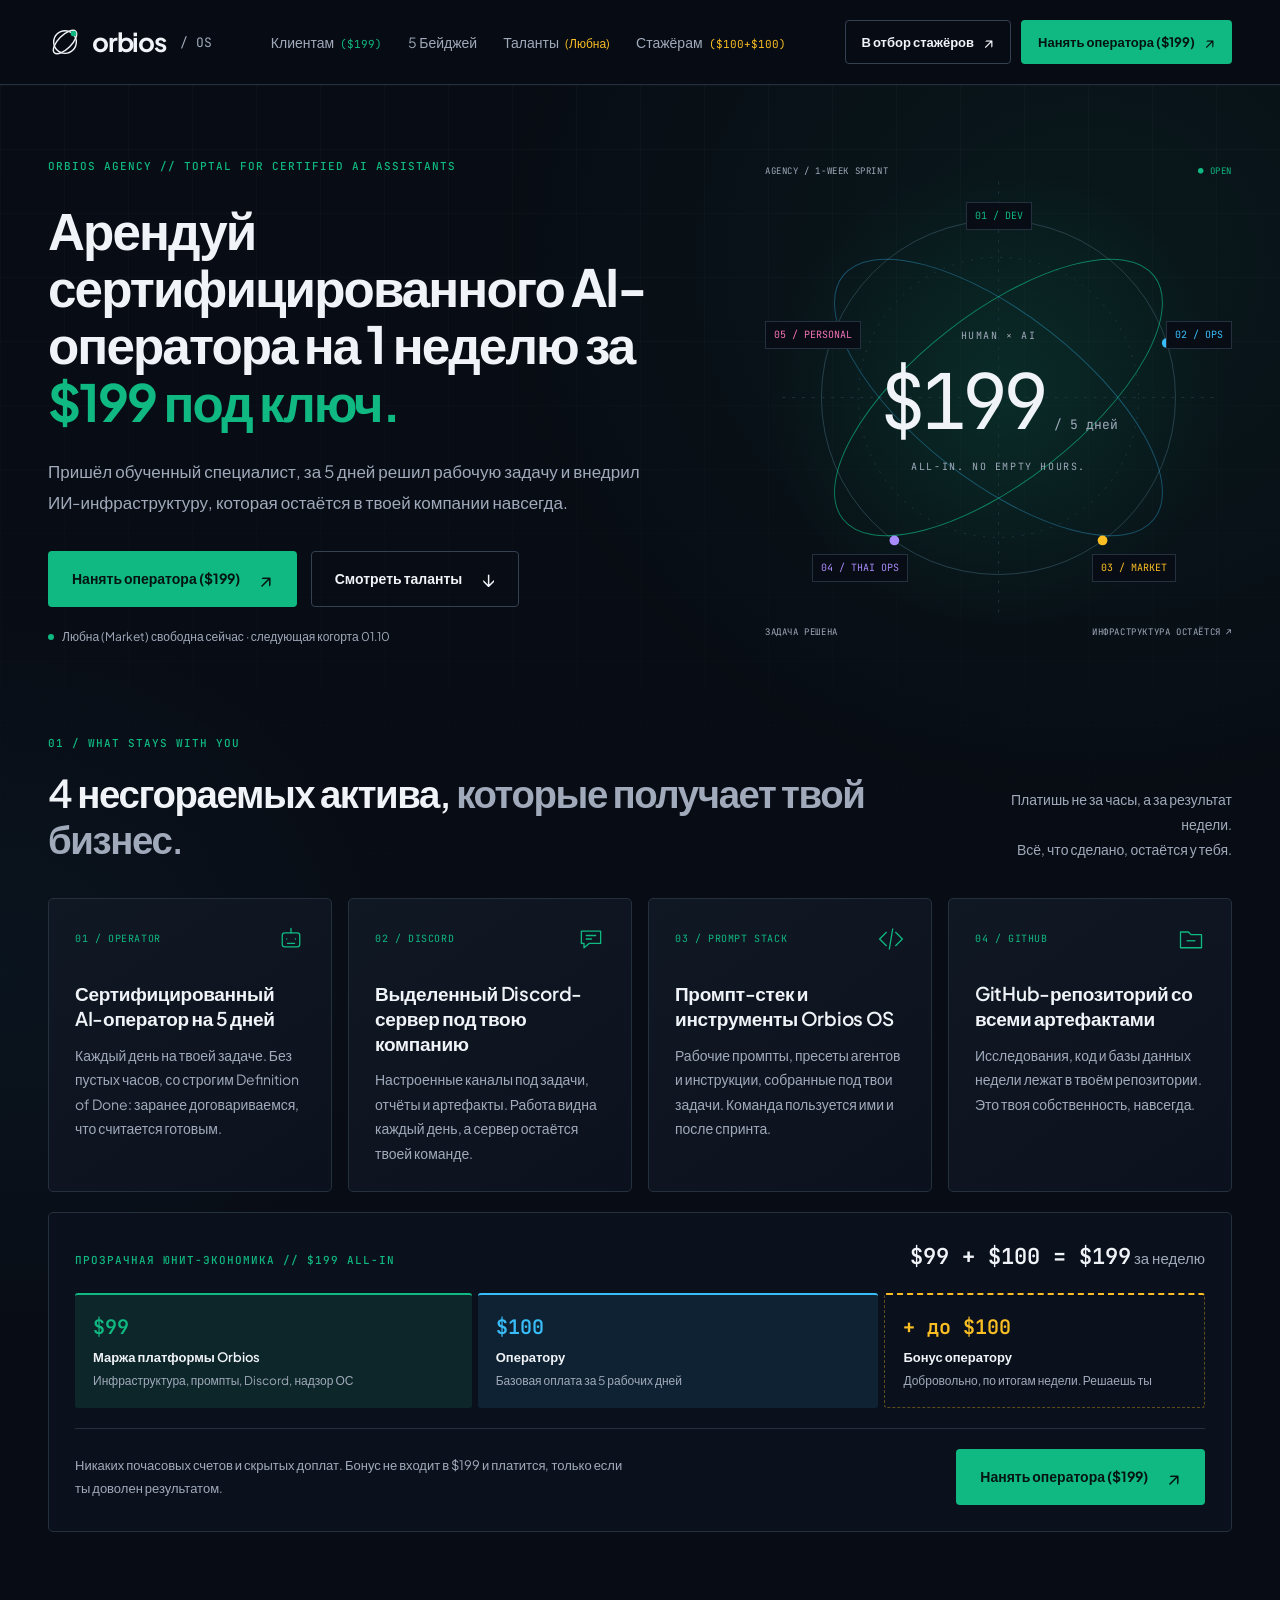
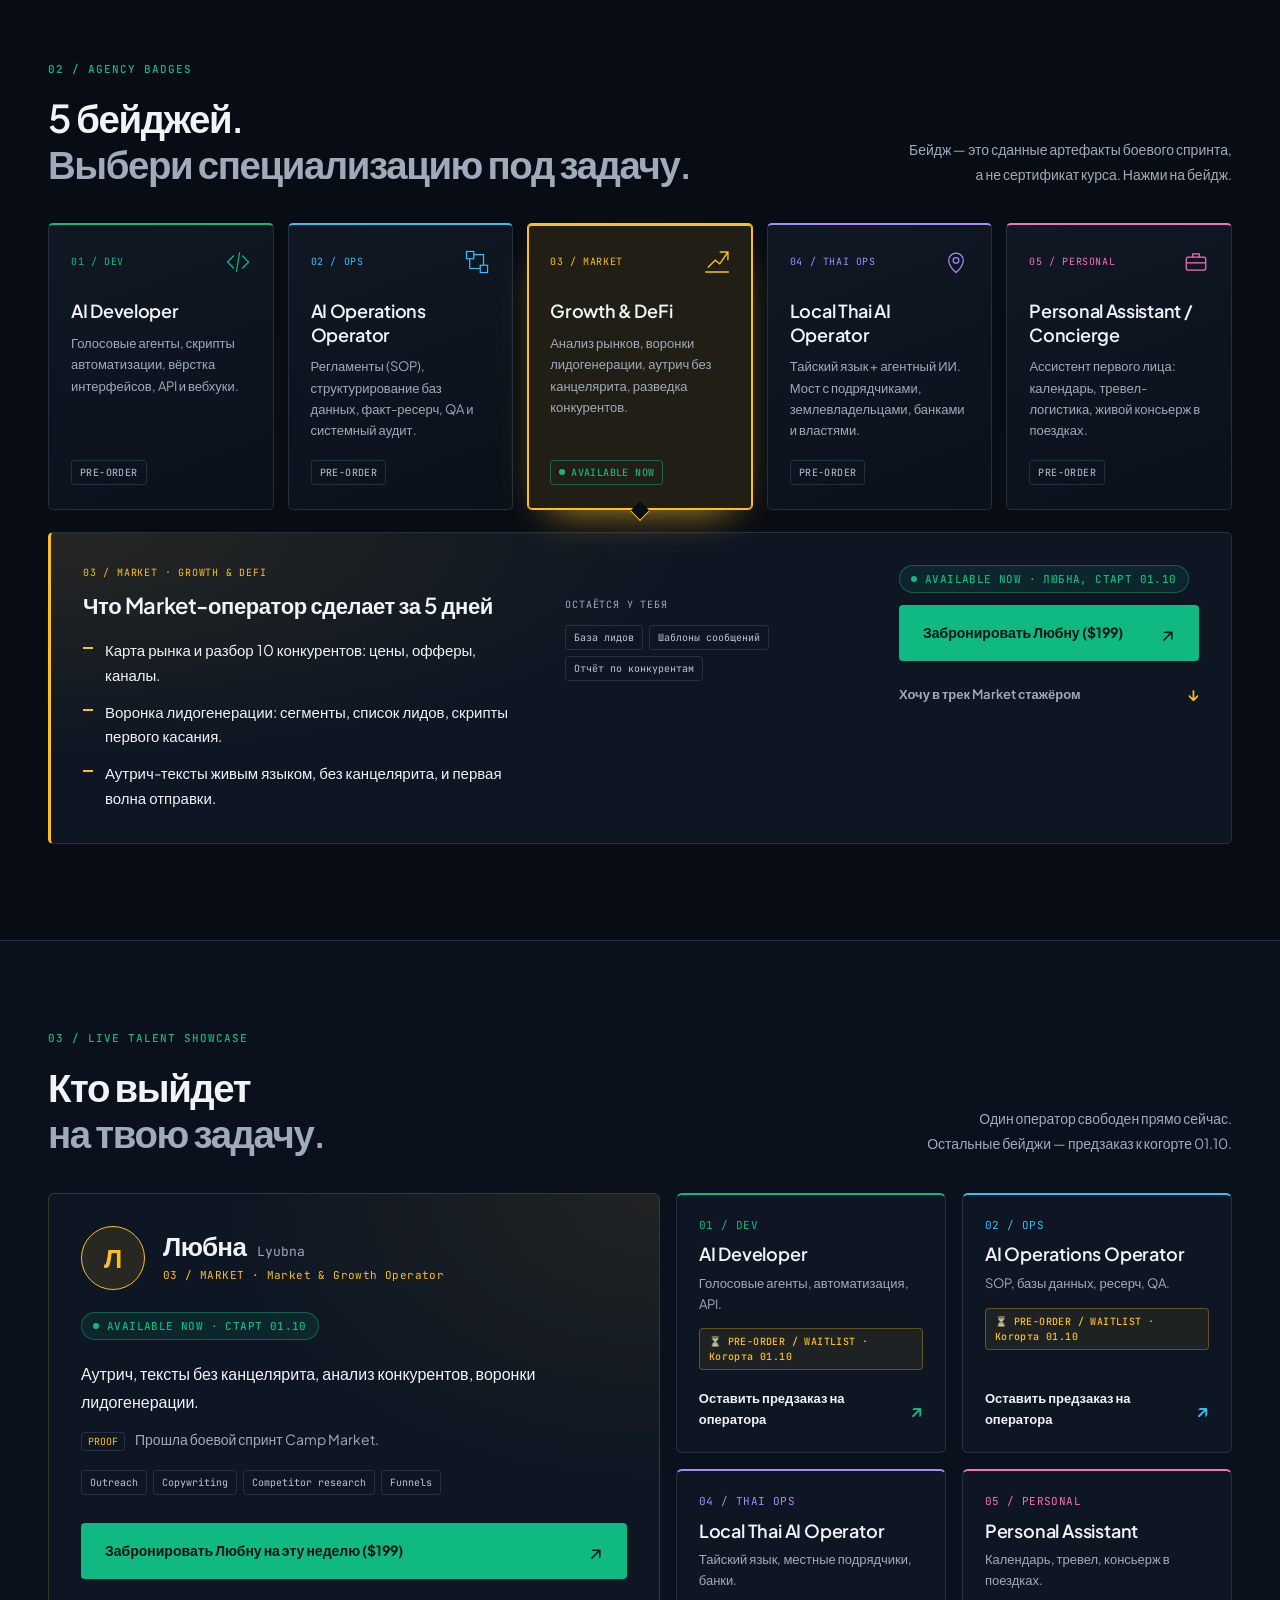
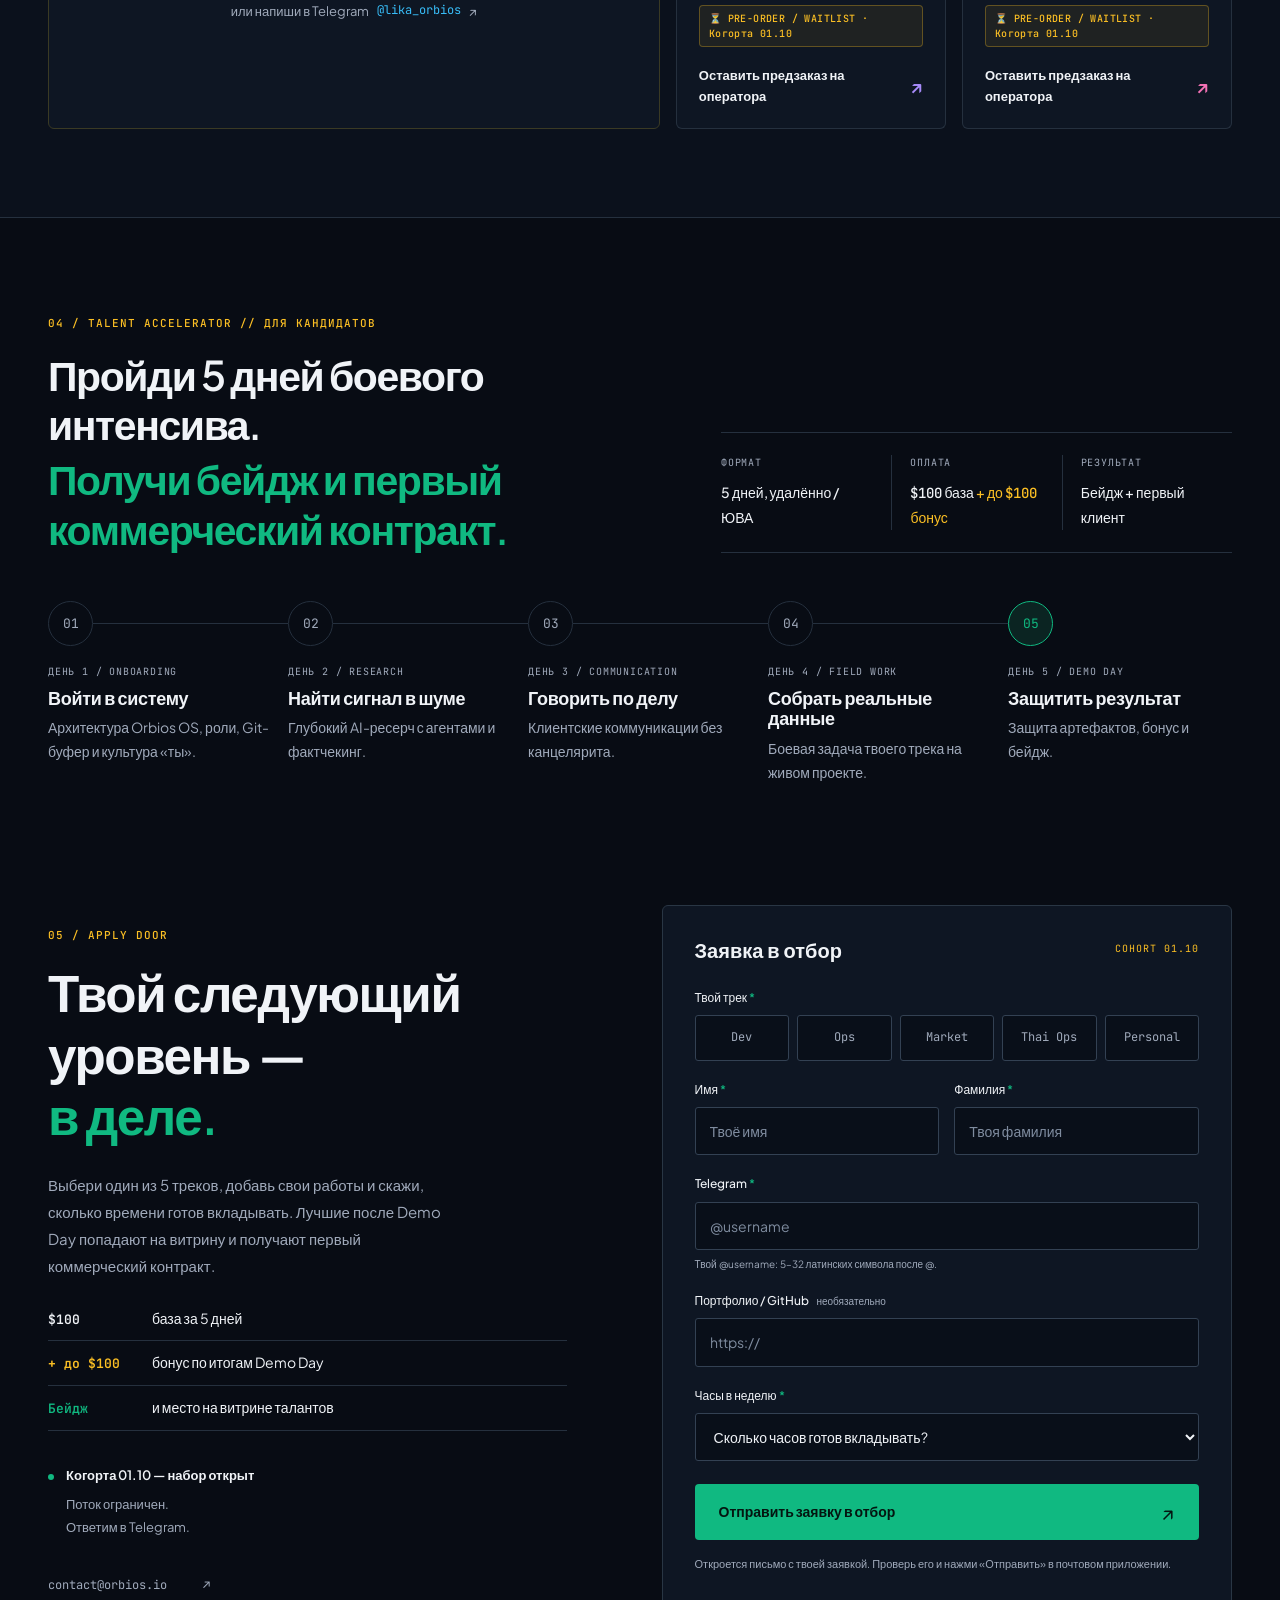
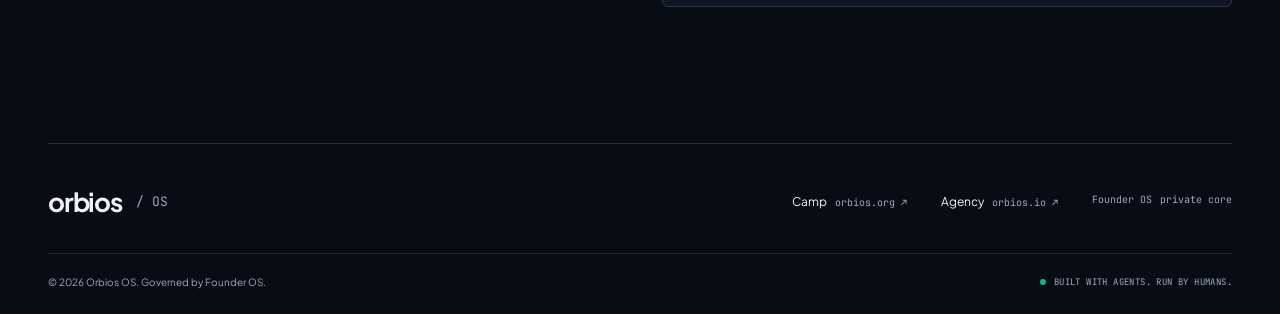
==== commit 88eb9687: "dev-01: all-in-one agency platform - interactive 5-badge tabs, 4-asset fact grid in client hero, Lyu" ====
--- a/index.html
+++ b/index.html
@@ -1,5 +1,5 @@
 <!DOCTYPE html>
-<html lang="ru">
+<html lang="ru" class="no-js">
 <head>
   <meta charset="utf-8">
   <meta name="viewport" content="width=device-width, initial-scale=1">
@@ -17,6 +17,7 @@
   <link rel="preconnect" href="https://fonts.gstatic.com" crossorigin>
   <link href="https://fonts.googleapis.com/css2?family=JetBrains+Mono:wght@400;500;600&family=Plus+Jakarta+Sans:wght@400;500;600;700;800&display=swap" rel="stylesheet">
   <link rel="stylesheet" href="styles.css">
+  <script>document.documentElement.classList.replace('no-js', 'js');</script>
 </head>
 <body>
   <a class="skip-link" href="#main">К содержимому</a>
@@ -27,7 +28,10 @@
         orbios<span class="brand-os">/ OS</span>
       </a>
       <nav class="header-nav" aria-label="Основная навигация">
-        <a href="#clients">Клиентам <span class="mono emerald">$199</span></a><a href="#badges">5 Бейджей</a><a href="#talent">Таланты</a><a href="#interns">Стажёрам <span class="mono amber">$100+$100</span></a>
+        <a href="#clients">Клиентам <span class="mono emerald">($199)</span></a>
+        <a href="#badges">5 Бейджей</a>
+        <a href="#talent">Таланты <span class="nav-note">(Любна)</span></a>
+        <a href="#interns">Стажёрам <span class="mono amber">($100+$100)</span></a>
       </nav>
       <div class="header-actions">
         <a class="button button-ghost button-small" href="#apply"><span>В отбор<span class="hide-sm"> стажёров</span></span> <span aria-hidden="true">↗</span></a>
@@ -37,109 +41,220 @@
   </header>
 
   <main id="main">
-    <section class="hero wrap" id="clients" aria-labelledby="hero-title">
-      <div class="hero-copy">
-        <p class="eyebrow">ORBIOS AGENCY // TOPTAL FOR CERTIFIED AI ASSISTANTS</p>
-        <h1 id="hero-title">Арендуй сертифицированного AI-оператора на&nbsp;1&nbsp;неделю за <span class="emerald">$199 под&nbsp;ключ.</span></h1>
-        <p class="hero-lead">Пришёл обученный оператор, за 5 дней решил твою задачу и развернул автономную ИИ-инфраструктуру, которая остаётся в твоём бизнесе навсегда.</p>
-        <div class="hero-actions">
-          <a class="button button-primary" href="mailto:contact@orbios.io?subject=Orbios%20Agency%20%E2%80%94%20%D0%B7%D0%B0%D0%BA%D0%B0%D0%B7%20%D0%BE%D0%BF%D0%B5%D1%80%D0%B0%D1%82%D0%BE%D1%80%D0%B0%20(%24199)" data-order="book" data-badge="">Нанять оператора за $199 <span aria-hidden="true">↗</span></a>
-          <a class="button button-ghost" href="#talent">Смотреть таланты <span aria-hidden="true">↓</span></a>
-        </div>
-        <p class="start-note"><i class="status-dot"></i> Первый оператор свободен сейчас · следующая когорта 01.10</p>
-      </div>
-      <div class="orbit-panel" aria-hidden="true">
-        <div class="orbit-top"><span>AGENCY / 1-WEEK SPRINT</span><span class="emerald">● OPEN</span></div>
-        <svg class="orbit-art" viewBox="0 0 480 480" fill="none">
-          <defs><radialGradient id="halo"><stop stop-color="#10b981" stop-opacity=".14"/><stop offset="1" stop-color="#10b981" stop-opacity="0"/></radialGradient></defs>
-          <circle cx="240" cy="240" r="238" fill="url(#halo)"/>
-          <path d="M240 18V462M18 240H462" stroke="#1e3440" stroke-dasharray="3 7"/>
-          <circle cx="240" cy="240" r="182" stroke="#28424b"/>
-          <circle cx="240" cy="240" r="144" stroke="#1b3940" stroke-dasharray="2 8"/>
-          <g class="orbit-spin">
-            <ellipse cx="240" cy="240" rx="203" ry="86" transform="rotate(-38 240 240)" stroke="#10b981" stroke-opacity=".65"/>
-            <ellipse cx="240" cy="240" rx="203" ry="86" transform="rotate(38 240 240)" stroke="#38bdf8" stroke-opacity=".35"/>
-          </g>
-          <circle cx="240" cy="58" r="5" fill="#10b981"/><circle cx="413" cy="184" r="5" fill="#38bdf8"/><circle cx="347" cy="387" r="5" fill="#fbbf24"/><circle cx="133" cy="387" r="5" fill="#a78bfa"/><circle cx="67" cy="184" r="5" fill="#f472b6"/>
-        </svg>
-        <div class="orbit-center"><span>HUMAN × AI</span><strong>$199<span>/ 5 дней</span></strong><span>ALL-IN. NO EMPTY HOURS.</span></div>
-        <span class="orbit-label orbit-dev">01 / DEV</span><span class="orbit-label orbit-ops">02 / OPS</span><span class="orbit-label orbit-market">03 / MARKET</span><span class="orbit-label orbit-thai">04 / THAI OPS</span><span class="orbit-label orbit-personal">05 / PERSONAL</span>
-        <div class="orbit-bottom"><span>ЗАДАЧА РЕШЕНА</span><span>ИНФРАСТРУКТУРА ОСТАЁТСЯ ↗</span></div>
+    <!-- B2B client door -->
+    <section class="client-door" id="clients" aria-labelledby="hero-title">
+      <div class="wrap hero">
+        <div class="hero-copy">
+          <p class="eyebrow">ORBIOS AGENCY // TOPTAL FOR CERTIFIED AI ASSISTANTS</p>
+          <h1 id="hero-title">Арендуй сертифицированного AI-оператора на&nbsp;1&nbsp;неделю за <span class="emerald">$199 под&nbsp;ключ.</span></h1>
+          <p class="hero-lead">Пришёл обученный специалист, за 5 дней решил рабочую задачу и внедрил ИИ-инфраструктуру, которая остаётся в твоей компании навсегда.</p>
+          <div class="hero-actions">
+            <a class="button button-primary" href="mailto:contact@orbios.io?subject=Orbios%20Agency%20%E2%80%94%20%D0%B7%D0%B0%D0%BA%D0%B0%D0%B7%20%D0%BE%D0%BF%D0%B5%D1%80%D0%B0%D1%82%D0%BE%D1%80%D0%B0%20(%24199)" data-order="book" data-badge="">Нанять оператора ($199) <span aria-hidden="true">↗</span></a>
+            <a class="button button-ghost" href="#talent">Смотреть таланты <span aria-hidden="true">↓</span></a>
+          </div>
+          <p class="start-note"><i class="status-dot"></i> Любна (Market) свободна сейчас · следующая когорта 01.10</p>
+        </div>
+        <div class="orbit-panel" aria-hidden="true">
+          <div class="orbit-top"><span>AGENCY / 1-WEEK SPRINT</span><span class="emerald">● OPEN</span></div>
+          <svg class="orbit-art" viewBox="0 0 480 480" fill="none">
+            <defs><radialGradient id="halo"><stop stop-color="#10b981" stop-opacity=".14"/><stop offset="1" stop-color="#10b981" stop-opacity="0"/></radialGradient></defs>
+            <circle cx="240" cy="240" r="238" fill="url(#halo)"/>
+            <path d="M240 18V462M18 240H462" stroke="#1e3440" stroke-dasharray="3 7"/>
+            <circle cx="240" cy="240" r="182" stroke="#28424b"/>
+            <circle cx="240" cy="240" r="144" stroke="#1b3940" stroke-dasharray="2 8"/>
+            <g class="orbit-spin">
+              <ellipse cx="240" cy="240" rx="203" ry="86" transform="rotate(-38 240 240)" stroke="#10b981" stroke-opacity=".65"/>
+              <ellipse cx="240" cy="240" rx="203" ry="86" transform="rotate(38 240 240)" stroke="#38bdf8" stroke-opacity=".35"/>
+            </g>
+            <circle cx="240" cy="58" r="5" fill="#10b981"/><circle cx="413" cy="184" r="5" fill="#38bdf8"/><circle cx="347" cy="387" r="5" fill="#fbbf24"/><circle cx="133" cy="387" r="5" fill="#a78bfa"/><circle cx="67" cy="184" r="5" fill="#f472b6"/>
+          </svg>
+          <div class="orbit-center"><span>HUMAN × AI</span><strong>$199<span>/ 5 дней</span></strong><span>ALL-IN. NO EMPTY HOURS.</span></div>
+          <span class="orbit-label orbit-dev">01 / DEV</span><span class="orbit-label orbit-ops">02 / OPS</span><span class="orbit-label orbit-market">03 / MARKET</span><span class="orbit-label orbit-thai">04 / THAI OPS</span><span class="orbit-label orbit-personal">05 / PERSONAL</span>
+          <div class="orbit-bottom"><span>ЗАДАЧА РЕШЕНА</span><span>ИНФРАСТРУКТУРА ОСТАЁТСЯ ↗</span></div>
+        </div>
+      </div>
+
+      <div class="wrap offer" id="offer">
+        <div class="section-heading">
+          <div><p class="eyebrow">01 / WHAT STAYS WITH YOU</p><h2 id="offer-title">4 несгораемых актива, <span class="muted">которые получает твой бизнес.</span></h2></div>
+          <p class="section-intro">Платишь не за часы, а за результат недели. <br>Всё, что сделано, остаётся у тебя.</p>
+        </div>
+        <ol class="fact-grid">
+          <li>
+            <div class="fact-top"><span class="mono">01 / OPERATOR</span><svg viewBox="0 0 32 32" fill="none" aria-hidden="true"><rect x="6" y="9" width="20" height="16" rx="3" stroke="currentColor" stroke-width="1.5"/><path d="M16 4v5M11 16h.01M21 16h.01M12 21h8" stroke="currentColor" stroke-width="1.5" stroke-linecap="round"/></svg></div>
+            <h3>Сертифицированный AI-оператор на 5 дней</h3>
+            <p>Каждый день на твоей задаче. Без пустых часов, со строгим Definition of Done: заранее договариваемся, что считается готовым.</p>
+          </li>
+          <li>
+            <div class="fact-top"><span class="mono">02 / DISCORD</span><svg viewBox="0 0 32 32" fill="none" aria-hidden="true"><path d="M5 7h22v14H14l-6 5v-5H5z" stroke="currentColor" stroke-width="1.5" stroke-linejoin="round"/><path d="M10 12h12M10 16h7" stroke="currentColor" stroke-width="1.5"/></svg></div>
+            <h3>Выделенный Discord-сервер под твою компанию</h3>
+            <p>Настроенные каналы под задачи, отчёты и артефакты. Работа видна каждый день, а сервер остаётся твоей команде.</p>
+          </li>
+          <li>
+            <div class="fact-top"><span class="mono">03 / PROMPT STACK</span><svg viewBox="0 0 32 32" fill="none" aria-hidden="true"><path d="m11 8-8 8 8 8m10-16 8 8-8 8m-3-20-4 24" stroke="currentColor" stroke-width="1.5"/></svg></div>
+            <h3>Промпт-стек и инструменты Orbios OS</h3>
+            <p>Рабочие промпты, пресеты агентов и инструкции, собранные под твои задачи. Команда пользуется ими и после спринта.</p>
+          </li>
+          <li>
+            <div class="fact-top"><span class="mono">04 / GITHUB</span><svg viewBox="0 0 32 32" fill="none" aria-hidden="true"><path d="M4 8h9l3 3h12v15H4z" stroke="currentColor" stroke-width="1.5" stroke-linejoin="round"/><path d="M11 18h10" stroke="currentColor" stroke-width="1.5"/></svg></div>
+            <h3>GitHub-репозиторий со всеми артефактами</h3>
+            <p>Исследования, код и базы данных недели лежат в твоём репозитории. Это твоя собственность, навсегда.</p>
+          </li>
+        </ol>
+
+        <div class="economics" role="group" aria-labelledby="economics-title">
+          <div class="economics-head">
+            <p class="eyebrow" id="economics-title">ПРОЗРАЧНАЯ ЮНИТ-ЭКОНОМИКА // $199 ALL-IN</p>
+            <p class="economics-total"><span class="mono">$99 + $100 = $199</span> за неделю</p>
+          </div>
+          <div class="economics-bar">
+            <div class="bar-part bar-orbios"><span class="mono">$99</span><strong>Маржа платформы Orbios</strong><p>Инфраструктура, промпты, Discord, надзор ОС</p></div>
+            <div class="bar-part bar-operator"><span class="mono">$100</span><strong>Оператору</strong><p>Базовая оплата за 5 рабочих дней</p></div>
+            <div class="bar-part bar-bonus"><span class="mono">+ до $100</span><strong>Бонус оператору</strong><p>Добровольно, по итогам недели. Решаешь ты</p></div>
+          </div>
+          <div class="economics-foot">
+            <p>Никаких почасовых счетов и скрытых доплат. Бонус не входит в $199 и платится, только если ты доволен результатом.</p>
+            <a class="button button-primary" href="mailto:contact@orbios.io?subject=Orbios%20Agency%20%E2%80%94%20%D0%B7%D0%B0%D0%BA%D0%B0%D0%B7%20%D0%BE%D0%BF%D0%B5%D1%80%D0%B0%D1%82%D0%BE%D1%80%D0%B0%20(%24199)" data-order="book" data-badge="">Нанять оператора ($199) <span aria-hidden="true">↗</span></a>
+          </div>
+        </div>
       </div>
     </section>
 
-    <section class="section-tight wrap" id="offer" aria-labelledby="offer-title">
-      <div class="section-heading"><div><p class="eyebrow">01 / WHAT YOU GET</p><h2 id="offer-title">Четыре вещи, <span class="muted">которые ты получаешь гарантированно.</span></h2></div><p class="section-intro">Не часы, а результат недели. <br>Всё, что сделано, остаётся у тебя.</p></div>
-      <ol class="deliverables">
-        <li>
-          <div class="deliverable-top"><span class="mono">01 / OPERATOR</span><svg viewBox="0 0 32 32" fill="none" aria-hidden="true"><rect x="6" y="9" width="20" height="16" rx="3" stroke="currentColor" stroke-width="1.5"/><path d="M16 4v5M11 16h.01M21 16h.01M12 21h8" stroke="currentColor" stroke-width="1.5" stroke-linecap="round"/></svg></div>
-          <h3>Сертифицированный AI-оператор</h3>
-          <p>5 рабочих дней на твоих боевых задачах. Без пустых часов, со строгим Definition of Done.</p>
-        </li>
-        <li>
-          <div class="deliverable-top"><span class="mono">02 / DISCORD</span><svg viewBox="0 0 32 32" fill="none" aria-hidden="true"><path d="M5 7h22v14H14l-6 5v-5H5z" stroke="currentColor" stroke-width="1.5" stroke-linejoin="round"/><path d="M10 12h12M10 16h7" stroke="currentColor" stroke-width="1.5"/></svg></div>
-          <h3>Выделенный Discord-сервер</h3>
-          <p>Командный хаб под твою компанию с настроенными каналами. Работа видна каждый день.</p>
-        </li>
-        <li>
-          <div class="deliverable-top"><span class="mono">03 / PROMPT STACK</span><svg viewBox="0 0 32 32" fill="none" aria-hidden="true"><path d="m11 8-8 8 8 8m10-16 8 8-8 8m-3-20-4 24" stroke="currentColor" stroke-width="1.5"/></svg></div>
-          <h3>Промпт-стек и инструменты</h3>
-          <p>Наши рабочие пресеты и инструкции для автономных ИИ-агентов — передаём тебе.</p>
-        </li>
-        <li>
-          <div class="deliverable-top"><span class="mono">04 / GITHUB</span><svg viewBox="0 0 32 32" fill="none" aria-hidden="true"><path d="M4 8h9l3 3h12v15H4z" stroke="currentColor" stroke-width="1.5" stroke-linejoin="round"/><path d="M11 18h10" stroke="currentColor" stroke-width="1.5"/></svg></div>
-          <h3>GitHub-репозиторий с кодом и данными</h3>
-          <p>Чистые результаты работы в твоём репозитории. Остаются у тебя навсегда.</p>
-        </li>
-      </ol>
-      <div class="economics" role="group" aria-labelledby="economics-title">
-        <div class="economics-head"><p class="eyebrow" id="economics-title">ПРОЗРАЧНАЯ ЭКОНОМИКА // $199 ALL-IN</p><p class="economics-total"><span class="mono">$199</span> за неделю</p></div>
-        <div class="economics-bar">
-          <div class="bar-part bar-orbios"><span class="mono">$99</span><strong>Orbios</strong><p>Инфраструктура, промпты, контроль качества</p></div>
-          <div class="bar-part bar-operator"><span class="mono">$100</span><strong>Оператору</strong><p>Базовая оплата за 5 рабочих дней</p></div>
-          <div class="bar-part bar-bonus"><span class="mono">+ до $100</span><strong>Бонус</strong><p>Только если сам решишь: оператор перевыполнил план</p></div>
+    <!-- 5 agency badges -->
+    <section class="section wrap" id="badges" aria-labelledby="badges-title">
+      <div class="section-heading">
+        <div><p class="eyebrow">02 / AGENCY BADGES</p><h2 id="badges-title">5 бейджей. <br><span class="muted">Выбери специализацию под задачу.</span></h2></div>
+        <p class="section-intro">Бейдж — это сданные артефакты боевого спринта, <br>а не сертификат курса. Нажми на бейдж.</p>
+      </div>
+
+      <div class="badge-grid" role="tablist" aria-label="Бейджи специализации">
+        <button class="badge-card dev" type="button" role="tab" id="tab-dev" aria-controls="panel-dev" aria-selected="false">
+          <span class="badge-top"><span class="mono">01 / DEV</span><svg viewBox="0 0 32 32" fill="none" aria-hidden="true"><path d="m11 8-8 8 8 8m10-16 8 8-8 8m-3-20-4 24" stroke="currentColor" stroke-width="1.5"/></svg></span>
+          <span class="badge-title">AI Developer</span>
+          <span class="badge-desc">Голосовые агенты, скрипты автоматизации, вёрстка интерфейсов, API и вебхуки.</span>
+          <span class="badge-state">PRE-ORDER</span>
+        </button>
+        <button class="badge-card ops" type="button" role="tab" id="tab-ops" aria-controls="panel-ops" aria-selected="false">
+          <span class="badge-top"><span class="mono">02 / OPS</span><svg viewBox="0 0 32 32" fill="none" aria-hidden="true"><rect x="3" y="3" width="9" height="9" stroke="currentColor" stroke-width="1.5"/><rect x="20" y="20" width="9" height="9" stroke="currentColor" stroke-width="1.5"/><path d="M12 7h12v13M7 12v12h13" stroke="currentColor" stroke-width="1.5"/></svg></span>
+          <span class="badge-title">AI Operations Operator</span>
+          <span class="badge-desc">Регламенты (SOP), структурирование баз данных, факт-ресерч, QA и системный аудит.</span>
+          <span class="badge-state">PRE-ORDER</span>
+        </button>
+        <button class="badge-card market" type="button" role="tab" id="tab-market" aria-controls="panel-market" aria-selected="true">
+          <span class="badge-top"><span class="mono">03 / MARKET</span><svg viewBox="0 0 32 32" fill="none" aria-hidden="true"><path d="M3 27h26M6 22l8-8 5 4L28 5m-9 0h9v9" stroke="currentColor" stroke-width="1.5"/></svg></span>
+          <span class="badge-title">Growth &amp; DeFi</span>
+          <span class="badge-desc">Анализ рынков, воронки лидогенерации, аутрич без канцелярита, разведка конкурентов.</span>
+          <span class="badge-state is-live"><i class="status-dot"></i> AVAILABLE NOW</span>
+        </button>
+        <button class="badge-card thai" type="button" role="tab" id="tab-thai" aria-controls="panel-thai" aria-selected="false">
+          <span class="badge-top"><span class="mono">04 / THAI OPS</span><svg viewBox="0 0 32 32" fill="none" aria-hidden="true"><path d="M16 29s-9-8.2-9-15a9 9 0 0 1 18 0c0 6.8-9 15-9 15z" stroke="currentColor" stroke-width="1.5"/><circle cx="16" cy="14" r="3.5" stroke="currentColor" stroke-width="1.5"/></svg></span>
+          <span class="badge-title">Local Thai AI Operator</span>
+          <span class="badge-desc">Тайский язык + агентный ИИ. Мост с подрядчиками, землевладельцами, банками и властями.</span>
+          <span class="badge-state">PRE-ORDER</span>
+        </button>
+        <button class="badge-card personal" type="button" role="tab" id="tab-personal" aria-controls="panel-personal" aria-selected="false">
+          <span class="badge-top"><span class="mono">05 / PERSONAL</span><svg viewBox="0 0 32 32" fill="none" aria-hidden="true"><rect x="4" y="10" width="24" height="16" rx="2" stroke="currentColor" stroke-width="1.5"/><path d="M12 10V6h8v4M4 17h24" stroke="currentColor" stroke-width="1.5"/></svg></span>
+          <span class="badge-title">Personal Assistant / Concierge</span>
+          <span class="badge-desc">Ассистент первого лица: календарь, тревел-логистика, живой консьерж в поездках.</span>
+          <span class="badge-state">PRE-ORDER</span>
+        </button>
+      </div>
+
+      <div class="badge-panels">
+        <div class="badge-panel dev" role="tabpanel" id="panel-dev" aria-labelledby="tab-dev" tabindex="0">
+          <div class="panel-main">
+            <p class="panel-code mono">01 / DEV · AI DEVELOPER</p>
+            <h3>Что Dev-оператор сделает за 5 дней</h3>
+            <ul class="panel-list">
+              <li>Голосовой агент, который принимает звонки и заявки и передаёт их в работу.</li>
+              <li>Скрипт автоматизации: заявки из формы уходят в таблицу или CRM, команда получает уведомления через вебхуки.</li>
+              <li>Лендинг или внутренняя страница под твой продукт, подключённая к API.</li>
+            </ul>
+          </div>
+          <div class="panel-keep"><p class="panel-label mono">ОСТАЁТСЯ У ТЕБЯ</p><ul class="tags"><li>Код в GitHub</li><li>Вебхуки и API</li><li>Инструкция по запуску</li></ul></div>
+          <div class="panel-actions">
+            <p class="status status-wait">⏳ PRE-ORDER · КОГОРТА 01.10</p>
+            <a class="button button-primary" href="mailto:contact@orbios.io?subject=Orbios%20Agency%20%E2%80%94%20%D0%BF%D1%80%D0%B5%D0%B4%D0%B7%D0%B0%D0%BA%D0%B0%D0%B7%20Dev" data-order="preorder" data-badge="Dev">Предзаказ Dev ($199) <span aria-hidden="true">↗</span></a>
+            <a class="panel-intern" href="#apply" data-track="Dev">Хочу в трек Dev стажёром <span aria-hidden="true">↓</span></a>
+          </div>
+        </div>
+        <div class="badge-panel ops" role="tabpanel" id="panel-ops" aria-labelledby="tab-ops" tabindex="0">
+          <div class="panel-main">
+            <p class="panel-code mono">02 / OPS · AI OPERATIONS OPERATOR</p>
+            <h3>Что Ops-оператор сделает за 5 дней</h3>
+            <ul class="panel-list">
+              <li>Регламенты (SOP) для 3–5 процессов, которые сейчас держатся на памяти людей.</li>
+              <li>Чистая и структурированная база: клиенты, подрядчики, объекты или заказы.</li>
+              <li>Факт-ресерч с источниками и QA-аудит процессов с чек-листом слабых мест.</li>
+            </ul>
+          </div>
+          <div class="panel-keep"><p class="panel-label mono">ОСТАЁТСЯ У ТЕБЯ</p><ul class="tags"><li>SOP-библиотека</li><li>Чистая база</li><li>Чек-листы QA</li></ul></div>
+          <div class="panel-actions">
+            <p class="status status-wait">⏳ PRE-ORDER · КОГОРТА 01.10</p>
+            <a class="button button-primary" href="mailto:contact@orbios.io?subject=Orbios%20Agency%20%E2%80%94%20%D0%BF%D1%80%D0%B5%D0%B4%D0%B7%D0%B0%D0%BA%D0%B0%D0%B7%20Ops" data-order="preorder" data-badge="Ops">Предзаказ Ops ($199) <span aria-hidden="true">↗</span></a>
+            <a class="panel-intern" href="#apply" data-track="Ops">Хочу в трек Ops стажёром <span aria-hidden="true">↓</span></a>
+          </div>
+        </div>
+        <div class="badge-panel market" role="tabpanel" id="panel-market" aria-labelledby="tab-market" tabindex="0">
+          <div class="panel-main">
+            <p class="panel-code mono">03 / MARKET · GROWTH &amp; DEFI</p>
+            <h3>Что Market-оператор сделает за 5 дней</h3>
+            <ul class="panel-list">
+              <li>Карта рынка и разбор 10 конкурентов: цены, офферы, каналы.</li>
+              <li>Воронка лидогенерации: сегменты, список лидов, скрипты первого касания.</li>
+              <li>Аутрич-тексты живым языком, без канцелярита, и первая волна отправки.</li>
+            </ul>
+          </div>
+          <div class="panel-keep"><p class="panel-label mono">ОСТАЁТСЯ У ТЕБЯ</p><ul class="tags"><li>База лидов</li><li>Шаблоны сообщений</li><li>Отчёт по конкурентам</li></ul></div>
+          <div class="panel-actions">
+            <p class="status status-live"><i class="status-dot"></i> AVAILABLE NOW · ЛЮБНА, СТАРТ 01.10</p>
+            <a class="button button-primary" href="mailto:contact@orbios.io?subject=Orbios%20Agency%20%E2%80%94%20%D0%B1%D1%80%D0%BE%D0%BD%D1%8C%20%D0%9B%D1%8E%D0%B1%D0%BD%D1%8B%20(%24199)" data-order="book" data-badge="Market" data-operator="Любна">Забронировать Любну ($199) <span aria-hidden="true">↗</span></a>
+            <a class="panel-intern" href="#apply" data-track="Market">Хочу в трек Market стажёром <span aria-hidden="true">↓</span></a>
+          </div>
+        </div>
+        <div class="badge-panel thai" role="tabpanel" id="panel-thai" aria-labelledby="tab-thai" tabindex="0">
+          <div class="panel-main">
+            <p class="panel-code mono">04 / THAI OPS · LOCAL THAI AI OPERATOR</p>
+            <h3>Что Thai Ops-оператор сделает за 5 дней</h3>
+            <ul class="panel-list">
+              <li>Переговоры и переписка на тайском с местными подрядчиками и землевладельцами.</li>
+              <li>Подготовка документов и запросов для тайских банков и властей.</li>
+              <li>Реестр проверенных местных контактов с ценами и сроками: Пхукет, Самуи, Бангкок.</li>
+            </ul>
+          </div>
+          <div class="panel-keep"><p class="panel-label mono">ОСТАЁТСЯ У ТЕБЯ</p><ul class="tags"><li>Реестр контактов</li><li>Шаблоны на тайском</li><li>Записи созвонов</li></ul></div>
+          <div class="panel-actions">
+            <p class="status status-wait">⏳ PRE-ORDER · КОГОРТА 01.10</p>
+            <a class="button button-primary" href="mailto:contact@orbios.io?subject=Orbios%20Agency%20%E2%80%94%20%D0%BF%D1%80%D0%B5%D0%B4%D0%B7%D0%B0%D0%BA%D0%B0%D0%B7%20Thai%20Ops" data-order="preorder" data-badge="Thai Ops">Предзаказ Thai Ops ($199) <span aria-hidden="true">↗</span></a>
+            <a class="panel-intern" href="#apply" data-track="Thai Ops">Хочу в трек Thai Ops стажёром <span aria-hidden="true">↓</span></a>
+          </div>
+        </div>
+        <div class="badge-panel personal" role="tabpanel" id="panel-personal" aria-labelledby="tab-personal" tabindex="0">
+          <div class="panel-main">
+            <p class="panel-code mono">05 / PERSONAL · ASSISTANT / CONCIERGE</p>
+            <h3>Что Personal-ассистент сделает за 5 дней</h3>
+            <ul class="panel-list">
+              <li>Календарь первого лица под контролем: встречи, приоритеты, напоминания.</li>
+              <li>Тревел-логистика: перелёты, отели, трансферы, визы — одним планом.</li>
+              <li>Живой консьерж в поездке: рейс отменили, планы поменялись — новый маршрут готов за минуты.</li>
+            </ul>
+          </div>
+          <div class="panel-keep"><p class="panel-label mono">ОСТАЁТСЯ У ТЕБЯ</p><ul class="tags"><li>Тревел-профиль</li><li>Чек-листы поездок</li><li>База сервисов</li></ul></div>
+          <div class="panel-actions">
+            <p class="status status-wait">⏳ PRE-ORDER · КОГОРТА 01.10</p>
+            <a class="button button-primary" href="mailto:contact@orbios.io?subject=Orbios%20Agency%20%E2%80%94%20%D0%BF%D1%80%D0%B5%D0%B4%D0%B7%D0%B0%D0%BA%D0%B0%D0%B7%20Personal" data-order="preorder" data-badge="Personal">Предзаказ Personal ($199) <span aria-hidden="true">↗</span></a>
+            <a class="panel-intern" href="#apply" data-track="Personal">Хочу в трек Personal стажёром <span aria-hidden="true">↓</span></a>
+          </div>
         </div>
       </div>
     </section>
 
-    <section class="section wrap" id="badges" aria-labelledby="badges-title">
-      <div class="section-heading"><div><p class="eyebrow">02 / AGENCY BADGES</p><h2 id="badges-title">5 бейджей. <br><span class="muted">Каждый оператор прошёл боевой отбор.</span></h2></div><p class="section-intro">Выбирай специализацию под задачу. <br>Бейдж — это сданные артефакты, а не курс.</p></div>
-      <div class="badge-grid">
-        <article class="badge-card dev">
-          <div class="badge-top"><span class="mono">01 / DEV</span><svg viewBox="0 0 32 32" fill="none" aria-hidden="true"><path d="m11 8-8 8 8 8m10-16 8 8-8 8m-3-20-4 24" stroke="currentColor" stroke-width="1.5"/></svg></div>
-          <h3>AI Developer</h3>
-          <p>Голосовые агенты, скрипты автоматизации, вёрстка интерфейсов, работа с LLM API и вебхуками.</p>
-          <ul class="tags" aria-label="Навыки Dev"><li>Voice AI</li><li>LLM API</li><li>HTML / CSS</li></ul>
-        </article>
-        <article class="badge-card ops">
-          <div class="badge-top"><span class="mono">02 / OPS</span><svg viewBox="0 0 32 32" fill="none" aria-hidden="true"><rect x="3" y="3" width="9" height="9" stroke="currentColor" stroke-width="1.5"/><rect x="20" y="20" width="9" height="9" stroke="currentColor" stroke-width="1.5"/><path d="M12 7h12v13M7 12v12h13" stroke="currentColor" stroke-width="1.5"/></svg></div>
-          <h3>AI Operations Operator</h3>
-          <p>Регламенты (SOP), структурирование баз данных, факт-ресерч, QA и системный аудит.</p>
-          <ul class="tags" aria-label="Навыки Ops"><li>SOP</li><li>Research</li><li>QA</li></ul>
-        </article>
-        <article class="badge-card market">
-          <div class="badge-top"><span class="mono">03 / MARKET</span><svg viewBox="0 0 32 32" fill="none" aria-hidden="true"><path d="M3 27h26M6 22l8-8 5 4L28 5m-9 0h9v9" stroke="currentColor" stroke-width="1.5"/></svg></div>
-          <h3>Growth &amp; DeFi</h3>
-          <p>Анализ рынков, аутрич без канцелярита, воронки лидогенерации, конкурентная разведка.</p>
-          <ul class="tags" aria-label="Навыки Market"><li>Outreach</li><li>Funnels</li><li>DeFi</li></ul>
-        </article>
-        <article class="badge-card thai">
-          <div class="badge-top"><span class="mono">04 / THAI OPS</span><svg viewBox="0 0 32 32" fill="none" aria-hidden="true"><path d="M16 29s-9-8.2-9-15a9 9 0 0 1 18 0c0 6.8-9 15-9 15z" stroke="currentColor" stroke-width="1.5"/><circle cx="16" cy="14" r="3.5" stroke="currentColor" stroke-width="1.5"/></svg></div>
-          <h3>Local Thai AI Operator</h3>
-          <p>Тайский язык + агентный ИИ. Мост с властями, землевладельцами, банками и тайскими подрядчиками.</p>
-          <ul class="tags" aria-label="Локации Thai Ops"><li>Пхукет</li><li>Самуи</li><li>Бангкок</li></ul>
-        </article>
-        <article class="badge-card personal">
-          <div class="badge-top"><span class="mono">05 / PERSONAL</span><svg viewBox="0 0 32 32" fill="none" aria-hidden="true"><rect x="4" y="10" width="24" height="16" rx="2" stroke="currentColor" stroke-width="1.5"/><path d="M12 10V6h8v4M4 17h24" stroke="currentColor" stroke-width="1.5"/></svg></div>
-          <h3>Personal Assistant / Concierge</h3>
-          <p>Личный ассистент руководителя: тревел-логистика и живой консьерж-саппорт, когда планы меняются на лету.</p>
-          <ul class="tags" aria-label="Навыки Personal"><li>Travel</li><li>Calendar</li><li>Concierge</li></ul>
-        </article>
-      </div>
-    </section>
-
+    <!-- Live talent showcase -->
     <section class="talent-section" id="talent" aria-labelledby="talent-title"><div class="wrap">
-      <div class="section-heading"><div><p class="eyebrow">03 / CERTIFIED TALENT</p><h2 id="talent-title">Кто выйдет <br><span class="muted">на твою задачу.</span></h2></div><p class="section-intro">Один оператор свободен сейчас. <br>Остальные бейджи — предзаказ к когорте 01.10.</p></div>
+      <div class="section-heading">
+        <div><p class="eyebrow">03 / LIVE TALENT SHOWCASE</p><h2 id="talent-title">Кто выйдет <br><span class="muted">на твою задачу.</span></h2></div>
+        <p class="section-intro">Один оператор свободен прямо сейчас. <br>Остальные бейджи — предзаказ к когорте 01.10.</p>
+      </div>
       <div class="talent-grid">
         <article class="talent-card featured market">
           <div class="talent-head">
@@ -147,29 +262,34 @@
             <div><h3>Любна <span class="talent-latin">Lyubna</span></h3><p class="talent-badge mono">03 / MARKET · Market &amp; Growth Operator</p></div>
           </div>
           <p class="status status-live"><i class="status-dot"></i> AVAILABLE NOW · СТАРТ 01.10</p>
-          <p class="talent-text">Аутрич, тексты без канцелярита, исследование конкурентов, воронки лидогенерации.</p>
+          <p class="talent-text">Аутрич, тексты без канцелярита, анализ конкурентов, воронки лидогенерации.</p>
           <p class="talent-proof"><span class="mono">PROOF</span> Прошла боевой спринт Camp Market.</p>
           <ul class="tags" aria-label="Навыки Любны"><li>Outreach</li><li>Copywriting</li><li>Competitor research</li><li>Funnels</li></ul>
           <a class="button button-primary talent-cta" href="mailto:contact@orbios.io?subject=Orbios%20Agency%20%E2%80%94%20%D0%B1%D1%80%D0%BE%D0%BD%D1%8C%20%D0%9B%D1%8E%D0%B1%D0%BD%D1%8B%20(%24199)" data-order="book" data-badge="Market" data-operator="Любна">Забронировать Любну на эту неделю ($199) <span aria-hidden="true">↗</span></a>
+          <a class="tg-link" href="https://t.me/lika_orbios" target="_blank" rel="noopener noreferrer">или напиши в Telegram <span class="mono">@lika_orbios</span> <span aria-hidden="true">↗</span></a>
         </article>
         <div class="waitlist-grid">
           <article class="talent-card waitlist dev">
             <p class="talent-badge mono">01 / DEV</p><h3>AI Developer</h3>
+            <p class="waitlist-text">Голосовые агенты, автоматизация, API.</p>
             <p class="status status-wait">⏳ PRE-ORDER / WAITLIST · Когорта 01.10</p>
             <a class="talent-link" href="mailto:contact@orbios.io?subject=Orbios%20Agency%20%E2%80%94%20%D0%BF%D1%80%D0%B5%D0%B4%D0%B7%D0%B0%D0%BA%D0%B0%D0%B7%20Dev" data-order="preorder" data-badge="Dev">Оставить предзаказ на оператора <span aria-hidden="true">↗</span></a>
           </article>
           <article class="talent-card waitlist ops">
             <p class="talent-badge mono">02 / OPS</p><h3>AI Operations Operator</h3>
+            <p class="waitlist-text">SOP, базы данных, ресерч, QA.</p>
             <p class="status status-wait">⏳ PRE-ORDER / WAITLIST · Когорта 01.10</p>
             <a class="talent-link" href="mailto:contact@orbios.io?subject=Orbios%20Agency%20%E2%80%94%20%D0%BF%D1%80%D0%B5%D0%B4%D0%B7%D0%B0%D0%BA%D0%B0%D0%B7%20Ops" data-order="preorder" data-badge="Ops">Оставить предзаказ на оператора <span aria-hidden="true">↗</span></a>
           </article>
           <article class="talent-card waitlist thai">
             <p class="talent-badge mono">04 / THAI OPS</p><h3>Local Thai AI Operator</h3>
+            <p class="waitlist-text">Тайский язык, местные подрядчики, банки.</p>
             <p class="status status-wait">⏳ PRE-ORDER / WAITLIST · Когорта 01.10</p>
             <a class="talent-link" href="mailto:contact@orbios.io?subject=Orbios%20Agency%20%E2%80%94%20%D0%BF%D1%80%D0%B5%D0%B4%D0%B7%D0%B0%D0%BA%D0%B0%D0%B7%20Thai%20Ops" data-order="preorder" data-badge="Thai Ops">Оставить предзаказ на оператора <span aria-hidden="true">↗</span></a>
           </article>
           <article class="talent-card waitlist personal">
             <p class="talent-badge mono">05 / PERSONAL</p><h3>Personal Assistant</h3>
+            <p class="waitlist-text">Календарь, тревел, консьерж в поездках.</p>
             <p class="status status-wait">⏳ PRE-ORDER / WAITLIST · Когорта 01.10</p>
             <a class="talent-link" href="mailto:contact@orbios.io?subject=Orbios%20Agency%20%E2%80%94%20%D0%BF%D1%80%D0%B5%D0%B4%D0%B7%D0%B0%D0%BA%D0%B0%D0%B7%20Personal" data-order="preorder" data-badge="Personal">Оставить предзаказ на оператора <span aria-hidden="true">↗</span></a>
           </article>
@@ -177,6 +297,7 @@
       </div>
     </div></section>
 
+    <!-- Intern / talent door -->
     <section class="section wrap" id="interns" aria-labelledby="interns-title">
       <div class="intern-intro">
         <div>
@@ -199,7 +320,18 @@
     </section>
 
     <section class="section wrap apply-layout" id="apply" aria-labelledby="apply-title">
-      <div class="apply-copy"><p class="eyebrow amber">05 / APPLY</p><h2 id="apply-title">Твой следующий <br>уровень — <br><span class="emerald">в деле.</span></h2><p>Выбери трек, добавь свои работы и скажи, сколько времени готов вкладывать. Лучшие после Demo Day попадают на витрину и получают первого клиента.</p><div class="intake-note"><i class="status-dot"></i><div><strong>Когорта 01.10 — набор открыт</strong><p>Поток ограничен. <br>Ответим в Telegram.</p></div></div><a class="contact-link" href="mailto:contact@orbios.io">contact@orbios.io <span aria-hidden="true">↗</span></a></div>
+      <div class="apply-copy">
+        <p class="eyebrow amber">05 / APPLY DOOR</p>
+        <h2 id="apply-title">Твой следующий <br>уровень — <br><span class="emerald">в деле.</span></h2>
+        <p>Выбери один из 5 треков, добавь свои работы и скажи, сколько времени готов вкладывать. Лучшие после Demo Day попадают на витрину и получают первый коммерческий контракт.</p>
+        <ul class="apply-terms" aria-label="Условия для стажёра">
+          <li><span class="mono">$100</span> база за 5 дней</li>
+          <li><span class="mono amber">+ до $100</span> бонус по итогам Demo Day</li>
+          <li><span class="mono emerald">Бейдж</span> и место на витрине талантов</li>
+        </ul>
+        <div class="intake-note"><i class="status-dot"></i><div><strong>Когорта 01.10 — набор открыт</strong><p>Поток ограничен. <br>Ответим в Telegram.</p></div></div>
+        <a class="contact-link" href="mailto:contact@orbios.io">contact@orbios.io <span aria-hidden="true">↗</span></a>
+      </div>
       <form id="apply-form" class="apply-form" action="mailto:contact@orbios.io" method="post" enctype="text/plain">
         <div class="form-heading"><h3>Заявка в отбор</h3><span class="mono">COHORT 01.10</span></div>
         <fieldset class="track-picker"><legend>Твой трек <span>*</span></legend><div class="track-options">
@@ -209,10 +341,13 @@
           <label class="thai"><input type="radio" name="track" value="Thai Ops"><span>Thai Ops</span></label>
           <label class="personal"><input type="radio" name="track" value="Personal"><span>Personal</span></label>
         </div></fieldset>
-        <div class="form-row"><div class="field"><label for="first-name">Имя <span>*</span></label><input id="first-name" name="firstName" autocomplete="given-name" placeholder="Твоё имя" maxlength="80" required></div><div class="field"><label for="last-name">Фамилия <span>*</span></label><input id="last-name" name="lastName" autocomplete="family-name" placeholder="Твоя фамилия" maxlength="80" required></div></div>
+        <div class="form-row">
+          <div class="field"><label for="first-name">Имя <span>*</span></label><input id="first-name" name="firstName" autocomplete="given-name" placeholder="Твоё имя" maxlength="80" required></div>
+          <div class="field"><label for="last-name">Фамилия <span>*</span></label><input id="last-name" name="lastName" autocomplete="family-name" placeholder="Твоя фамилия" maxlength="80" required></div>
+        </div>
         <div class="field"><label for="telegram">Telegram <span>*</span></label><input id="telegram" name="telegram" placeholder="@username" autocomplete="off" autocapitalize="none" spellcheck="false" pattern="@[A-Za-z][A-Za-z0-9_]{4,31}" maxlength="33" aria-describedby="telegram-hint" required><small id="telegram-hint">Твой @username: 5–32 латинских символа после @.</small></div>
         <div class="field"><label for="portfolio">Портфолио / GitHub <span class="optional">необязательно</span></label><input id="portfolio" type="url" name="portfolio" placeholder="https://" maxlength="500" inputmode="url" autocomplete="url"></div>
-        <div class="field"><label for="hours">Готовность по часам <span>*</span></label><select id="hours" name="hours" required><option value="" disabled selected>Сколько часов в неделю?</option><option value="20–29 часов в неделю">20–29 часов в неделю</option><option value="30–39 часов в неделю">30–39 часов в неделю</option><option value="40+ часов в неделю">40+ часов в неделю</option></select></div>
+        <div class="field"><label for="hours">Часы в неделю <span>*</span></label><select id="hours" name="hours" required><option value="" disabled selected>Сколько часов готов вкладывать?</option><option value="20–29 часов в неделю">20–29 часов в неделю</option><option value="30–39 часов в неделю">30–39 часов в неделю</option><option value="40+ часов в неделю">40+ часов в неделю</option></select></div>
         <button class="button button-primary submit-button" type="submit">Отправить заявку в отбор <span aria-hidden="true">↗</span></button>
         <p class="form-note">Откроется письмо с твоей заявкой. Проверь его и нажми «Отправить» в почтовом приложении.</p>
         <noscript><p class="form-note">Без JavaScript форма передаст поля почтовому приложению. Если оно не настроено, напиши на <a href="mailto:contact@orbios.io">contact@orbios.io</a>.</p></noscript>
@@ -228,19 +363,61 @@
       <input type="hidden" name="orderType" value="book">
       <input type="hidden" name="operator" value="">
       <div class="field"><label for="order-badge">Бейдж <span>*</span></label><select id="order-badge" name="badge" required><option value="" disabled selected>Какая специализация нужна?</option><option value="Dev">01 / Dev — AI Developer</option><option value="Ops">02 / Ops — AI Operations</option><option value="Market">03 / Market — Growth &amp; DeFi</option><option value="Thai Ops">04 / Thai Ops — Local Thai Operator</option><option value="Personal">05 / Personal — Assistant / Concierge</option></select></div>
-      <div class="form-row"><div class="field"><label for="order-name">Имя <span>*</span></label><input id="order-name" name="name" autocomplete="name" placeholder="Как к тебе обращаться" maxlength="80" required></div><div class="field"><label for="order-company">Компания</label><input id="order-company" name="company" autocomplete="organization" placeholder="Название или сайт" maxlength="120"></div></div>
+      <div class="form-row">
+        <div class="field"><label for="order-name">Имя <span>*</span></label><input id="order-name" name="name" autocomplete="name" placeholder="Как к тебе обращаться" maxlength="80" required></div>
+        <div class="field"><label for="order-company">Компания</label><input id="order-company" name="company" autocomplete="organization" placeholder="Название или сайт" maxlength="120"></div>
+      </div>
       <div class="field"><label for="order-contact">Telegram или email <span>*</span></label><input id="order-contact" name="contact" placeholder="@username или почта" autocapitalize="none" spellcheck="false" maxlength="120" required></div>
       <div class="field"><label for="order-task">Задача на неделю <span>*</span></label><textarea id="order-task" name="task" rows="4" maxlength="1500" placeholder="Что должно быть готово через 5 дней?" required></textarea></div>
-      <button class="button button-primary submit-button" type="submit">Отправить заказ <span aria-hidden="true">↗</span></button>
+      <button class="button button-primary submit-button" type="submit">Отправить заказ на почту <span aria-hidden="true">↗</span></button>
+      <a class="tg-link" href="https://t.me/lika_orbios" target="_blank" rel="noopener noreferrer">Быстрее в Telegram <span class="mono">@lika_orbios</span> <span aria-hidden="true">↗</span></a>
       <p class="form-note">Откроется письмо на contact@orbios.io. Ответим с подтверждением и счётом.</p>
       <div class="mail-result" hidden><p class="form-status" role="status" aria-live="polite"></p><a class="email-draft" href="mailto:contact@orbios.io">Открыть письмо ещё раз ↗</a><details><summary>Почта не открылась?</summary><p>Скопируй заказ и отправь на contact@orbios.io.</p><label class="sr-only" for="order-text">Текст заказа</label><textarea id="order-text" class="draft-text" readonly rows="7"></textarea><button class="copy-button" type="button">Скопировать заказ</button></details></div>
     </form>
   </dialog>
 
-  <footer class="site-footer wrap"><div class="footer-top"><a class="brand" href="#main">orbios<span class="brand-os">/ OS</span></a><nav aria-label="Экосистема Orbios"><a href="https://www.orbios.org">Camp <span>orbios.org ↗</span></a><a href="https://orbios.io">Agency <span>orbios.io ↗</span></a><span class="footer-label">Founder OS <span>private core</span></span></nav></div><div class="footer-bottom"><p>© 2026 Orbios OS. Governed by Founder OS.</p><span class="mono"><i class="status-dot"></i> BUILT WITH AGENTS. RUN BY HUMANS.</span></div></footer>
+  <footer class="site-footer wrap">
+    <div class="footer-top"><a class="brand" href="#main">orbios<span class="brand-os">/ OS</span></a><nav aria-label="Экосистема Orbios"><a href="https://www.orbios.org">Camp <span>orbios.org ↗</span></a><a href="https://orbios.io">Agency <span>orbios.io ↗</span></a><span class="footer-label">Founder OS <span>private core</span></span></nav></div>
+    <div class="footer-bottom"><p>© 2026 Orbios OS. Governed by Founder OS.</p><span class="mono"><i class="status-dot"></i> BUILT WITH AGENTS. RUN BY HUMANS.</span></div>
+  </footer>
 
   <script>
     const MAIL = 'contact@orbios.io';
+
+    /* Badge tabs */
+    const tabs = [...document.querySelectorAll('.badge-grid [role="tab"]')];
+
+    function selectTab(tab, focus) {
+      tabs.forEach(t => {
+        const on = t === tab;
+        t.setAttribute('aria-selected', String(on));
+        t.tabIndex = on ? 0 : -1;
+        document.getElementById(t.getAttribute('aria-controls')).hidden = !on;
+      });
+      if (focus) tab.focus();
+    }
+
+    tabs.forEach((tab, i) => {
+      tab.addEventListener('click', () => {
+        selectTab(tab, false);
+        document.getElementById(tab.getAttribute('aria-controls')).scrollIntoView({ block: 'nearest', behavior: 'smooth' });
+      });
+      tab.addEventListener('keydown', event => {
+        const keys = { ArrowRight: i + 1, ArrowDown: i + 1, ArrowLeft: i - 1, ArrowUp: i - 1, Home: 0, End: tabs.length - 1 };
+        if (!(event.key in keys)) return;
+        event.preventDefault();
+        selectTab(tabs[(keys[event.key] + tabs.length) % tabs.length], true);
+      });
+    });
+    selectTab(tabs.find(t => t.getAttribute('aria-selected') === 'true') || tabs[0], false);
+
+    /* "Join this track" links preselect the apply form */
+    document.querySelectorAll('[data-track]').forEach(link => {
+      link.addEventListener('click', () => {
+        const radio = document.querySelector('#apply-form input[name="track"][value="' + link.dataset.track + '"]');
+        if (radio) radio.checked = true;
+      });
+    });
 
     function prepareDraft(form, subject, body, message) {
       const result = form.querySelector('.mail-result');
@@ -285,7 +462,7 @@
         'Telegram: ' + data.get('telegram'),
         'Трек: ' + data.get('track'),
         'Портфолио / GitHub: ' + (data.get('portfolio') || 'Не указано'),
-        'Готовность: ' + data.get('hours')
+        'Часы в неделю: ' + data.get('hours')
       ].join('\r\n');
       prepareDraft(applyForm, 'Orbios OS — заявка / ' + data.get('track'), body, 'Заявка подготовлена. Отправь письмо в почтовом приложении — только после этого мы его получим.');
     });
--- a/styles.css
+++ b/styles.css
@@ -1,19 +1,20 @@
-/* Orbios — two-sided agency landing. Static, responsive, no framework or build step. */
+/* Orbios — two-sided agency platform. Static, responsive, no framework or build step. */
 :root {
   color-scheme: dark;
   --bg: #080c14;
-  --surface: #0f172a;
+  --surface: #0b111c;
   --card: #0e1623;
   --text: #f0f3f7;
   --muted: #a0aabb;
   --line: #25303e;
+  --line-strong: #334153;
   --emerald: #10b981;
   --sapphire: #38bdf8;
   --amber: #fbbf24;
   --violet: #a78bfa;
   --rose: #f472b6;
   --sans: "Plus Jakarta Sans", "Segoe UI", Arial, sans-serif;
-  --mono: "JetBrains Mono", monospace;
+  --mono: "JetBrains Mono", ui-monospace, Consolas, monospace;
   --header-h: 84px;
 }
 *, *::before, *::after { box-sizing: border-box; }
@@ -49,9 +50,10 @@
 .brand { display: inline-flex; align-items: center; gap: 10px; min-height: 44px; font-size: 26px; font-weight: 700; letter-spacing: -1.2px; white-space: nowrap; }
 .brand svg { width: 34px; height: 34px; }
 .brand-os { margin-left: 4px; color: var(--muted); font: 13px var(--mono); letter-spacing: 0; }
-.header-nav { display: flex; justify-content: center; gap: 28px; color: var(--muted); font-size: 14px; }
+.header-nav { display: flex; justify-content: center; gap: 26px; color: var(--muted); font-size: 14px; }
 .header-nav a { display: inline-flex; align-items: baseline; gap: 6px; padding-block: 12px; white-space: nowrap; }
 .header-nav .mono { font-size: 11px; }
+.nav-note { color: var(--amber); font-size: 12px; }
 .header-nav a:hover, .site-footer a:hover { color: var(--text); }
 .header-actions { display: flex; gap: 10px; }
 
@@ -60,14 +62,18 @@
 .button > span[aria-hidden] { font-size: 20px; font-weight: 400; line-height: 1; }
 .button-primary { background: var(--emerald); color: #041510; }
 .button-primary:hover { background: #34d399; box-shadow: 0 8px 28px -10px rgba(16, 185, 129, .7); }
-.button-ghost { border-color: #334153; color: var(--text); }
+.button-ghost { border-color: var(--line-strong); color: var(--text); }
 .button-ghost:hover { border-color: var(--emerald); color: var(--emerald); }
 .button-small { min-height: 44px; padding: 10px 16px; gap: 10px; font-size: 13px; white-space: nowrap; }
 .button-small > span[aria-hidden] { font-size: 16px; }
 .button:active { transform: translateY(1px); }
 
-/* Hero */
+/* Client door: hero */
+.client-door { position: relative; background: radial-gradient(70% 55% at 85% 12%, rgba(16, 185, 129, .07), transparent 70%), radial-gradient(50% 40% at 0% 60%, rgba(56, 189, 248, .045), transparent 70%); }
+.client-door::before { content: ""; position: absolute; inset: 0; pointer-events: none; background-image: linear-gradient(rgba(255, 255, 255, .025) 1px, transparent 1px), linear-gradient(90deg, rgba(255, 255, 255, .025) 1px, transparent 1px); background-size: 64px 64px; -webkit-mask-image: linear-gradient(to bottom, #000, transparent 70%); mask-image: linear-gradient(to bottom, #000, transparent 70%); }
+.client-door > * { position: relative; }
 .hero { display: grid; grid-template-columns: 1.45fr 1fr; align-items: center; column-gap: 40px; padding-top: 72px; padding-bottom: 40px; }
+.hero-copy { min-width: 0; }
 .eyebrow { color: var(--emerald); font-size: 11px; font-weight: 500; letter-spacing: 1px; line-height: 1.7; }
 .eyebrow.amber { color: var(--amber); }
 .hero h1 { margin-top: 25px; font-size: clamp(38px, 4vw, 58px); letter-spacing: -1.9px; font-weight: 700; line-height: 1.12; }
@@ -97,23 +103,23 @@
 
 /* Sections */
 .section { padding-block: 96px; }
-.section-tight { padding-block: 56px 16px; }
+.offer { padding-top: 48px; padding-bottom: 32px; }
 .section-heading { display: flex; align-items: flex-end; justify-content: space-between; gap: 30px; margin-bottom: 36px; }
 h2 { margin-top: 17px; font-size: clamp(30px, 3vw, 43px); font-weight: 600; letter-spacing: -1.4px; line-height: 1.2; }
 .section-intro { color: var(--muted); font-size: 14px; line-height: 1.8; text-align: right; }
 
-/* Deliverables */
-.deliverables { display: grid; grid-template-columns: repeat(4, minmax(0, 1fr)); gap: 16px; list-style: none; padding: 0; margin: 0; }
-.deliverables li { display: flex; flex-direction: column; padding: 26px; background: linear-gradient(145deg, #101824, #0c121d); border: 1px solid var(--line); border-radius: 5px; transition: border-color .25s, transform .25s; }
-.deliverables li:hover { border-color: #2f5b52; transform: translateY(-3px); }
-.deliverable-top { display: flex; align-items: center; justify-content: space-between; color: var(--emerald); }
-.deliverable-top .mono { font-size: 10px; letter-spacing: .6px; }
-.deliverable-top svg { width: 28px; height: 28px; }
-.deliverables h3 { margin-top: 28px; font-size: 19px; font-weight: 600; letter-spacing: -.3px; line-height: 1.3; }
-.deliverables p { margin-top: 12px; color: var(--muted); font-size: 14px; line-height: 1.75; }
+/* Fact grid: 4 assets */
+.fact-grid { display: grid; grid-template-columns: repeat(4, minmax(0, 1fr)); gap: 16px; list-style: none; padding: 0; margin: 0; }
+.fact-grid li { display: flex; flex-direction: column; padding: 26px; background: linear-gradient(145deg, #101824, #0c121d); border: 1px solid var(--line); border-radius: 5px; transition: border-color .25s, transform .25s; }
+.fact-grid li:hover { border-color: #2f5b52; transform: translateY(-3px); }
+.fact-top { display: flex; align-items: center; justify-content: space-between; color: var(--emerald); }
+.fact-top .mono { font-size: 10px; letter-spacing: .6px; }
+.fact-top svg { width: 28px; height: 28px; }
+.fact-grid h3 { margin-top: 28px; font-size: 19px; font-weight: 600; letter-spacing: -.3px; line-height: 1.3; }
+.fact-grid p { margin-top: 12px; color: var(--muted); font-size: 14px; line-height: 1.75; }
 
 /* Unit economics */
-.economics { margin-top: 20px; padding: 26px; border: 1px solid var(--line); border-radius: 5px; background: #0b111c; }
+.economics { margin-top: 20px; padding: 26px; border: 1px solid var(--line); border-radius: 5px; background: var(--surface); }
 .economics-head { display: flex; justify-content: space-between; align-items: baseline; gap: 16px; margin-bottom: 18px; }
 .economics-total { font-size: 15px; color: var(--muted); }
 .economics-total .mono { color: var(--text); font-size: 22px; font-weight: 600; }
@@ -128,22 +134,48 @@
 .bar-operator .mono { color: var(--sapphire); }
 .bar-bonus { border: 1px dashed #5d4d1d; border-top: 2px dashed var(--amber); }
 .bar-bonus .mono { color: var(--amber); }
-
-/* Badges */
+.economics-foot { display: flex; align-items: center; justify-content: space-between; gap: 24px; margin-top: 20px; padding-top: 20px; border-top: 1px solid var(--line); }
+.economics-foot p { max-width: 560px; color: var(--muted); font-size: 13px; line-height: 1.7; }
+.economics-foot .button { flex: 0 0 auto; }
+
+/* Badges: interactive tabs */
 .badge-grid { display: grid; grid-template-columns: repeat(5, minmax(0, 1fr)); gap: 14px; }
-.badge-card { position: relative; display: flex; flex-direction: column; padding: 24px 22px; background: linear-gradient(160deg, #101824, #0b111b); border: 1px solid var(--line); border-top: 2px solid var(--track); border-radius: 5px; transition: transform .25s, border-color .25s, box-shadow .25s, background-color .25s; }
-.badge-card:hover { transform: translateY(-5px); border-color: var(--track); background-color: var(--track-soft); box-shadow: 0 18px 40px -24px var(--track); }
+.badge-card { position: relative; display: flex; flex-direction: column; align-items: stretch; width: 100%; min-width: 0; padding: 24px 22px; background: linear-gradient(160deg, #101824, #0b111b); border: 1px solid var(--line); border-top: 2px solid var(--track); border-radius: 5px; color: var(--text); text-align: left; transition: transform .25s, border-color .25s, box-shadow .25s, background-color .25s; }
+.badge-card:hover { transform: translateY(-4px); border-color: var(--track); box-shadow: 0 18px 40px -24px var(--track); }
+.badge-card[aria-selected="true"] { border-color: var(--track); background: var(--track-soft); box-shadow: 0 18px 40px -24px var(--track), inset 0 0 0 1px var(--track); }
+.badge-card[aria-selected="true"]::after { content: ""; position: absolute; left: 50%; bottom: -9px; width: 14px; height: 14px; background: var(--bg); border-right: 1px solid var(--track); border-bottom: 1px solid var(--track); transform: translateX(-50%) rotate(45deg); }
 .badge-top { display: flex; align-items: center; justify-content: space-between; gap: 10px; color: var(--track); }
 .badge-top .mono { font-size: 10px; letter-spacing: .6px; }
-.badge-top svg { width: 26px; height: 26px; transition: transform .25s; }
-.badge-card:hover .badge-top svg { transform: scale(1.12); }
-.badge-card h3 { margin-top: 26px; font-size: 19px; font-weight: 600; letter-spacing: -.3px; line-height: 1.3; }
-.badge-card p { margin-top: 12px; color: var(--muted); font-size: 14px; line-height: 1.7; }
-.tags { display: flex; flex-wrap: wrap; gap: 6px; list-style: none; padding: 20px 0 0; margin: auto 0 0; }
+.badge-top svg { width: 26px; height: 26px; flex: 0 0 auto; transition: transform .25s; }
+.badge-card:hover .badge-top svg, .badge-card[aria-selected="true"] .badge-top svg { transform: scale(1.12); }
+.badge-title { display: block; margin-top: 24px; font-size: 18px; font-weight: 600; letter-spacing: -.3px; line-height: 1.3; }
+.badge-desc { display: block; margin-top: 10px; margin-bottom: 18px; color: var(--muted); font-size: 13px; line-height: 1.65; }
+.badge-state { display: inline-flex; align-items: center; gap: 6px; align-self: flex-start; margin-top: auto; padding: 4px 8px; border: 1px solid var(--line); border-radius: 3px; color: var(--muted); font: 500 10px/1.5 var(--mono); letter-spacing: .4px; }
+.badge-state.is-live { color: var(--emerald); border-color: rgba(16, 185, 129, .45); }
+.badge-panels { display: grid; gap: 14px; margin-top: 22px; }
+.badge-panel { display: grid; grid-template-columns: minmax(0, 1.5fr) minmax(0, 1fr) minmax(0, 300px); gap: 36px; padding: 32px; border: 1px solid var(--line); border-left: 3px solid var(--track); border-radius: 5px; background: radial-gradient(90% 120% at 0% 0%, var(--track-soft), transparent 60%), var(--card); }
+.badge-panel[hidden] { display: none; }
+.js .badge-panel:not([hidden]) { animation: rise .3s ease-out; }
+.badge-panel:focus-visible { outline-offset: 3px; }
+.panel-code { color: var(--track); font-size: 10px; letter-spacing: .8px; }
+.badge-panel h3 { margin-top: 12px; font-size: 22px; font-weight: 600; letter-spacing: -.4px; }
+.panel-list { display: grid; gap: 12px; list-style: none; padding: 0; margin: 20px 0 0; }
+.panel-list li { position: relative; padding-left: 22px; font-size: 15px; line-height: 1.65; }
+.panel-list li::before { content: ""; position: absolute; left: 0; top: .62em; width: 10px; height: 2px; background: var(--track); }
+.panel-label { color: var(--muted); font-size: 10px; letter-spacing: .8px; }
+.panel-keep { padding-top: 32px; }
+.panel-keep .tags { padding-top: 12px; }
+.panel-actions { display: flex; flex-direction: column; gap: 12px; }
+.panel-actions .status { margin-top: 0; }
+.panel-actions .button { width: 100%; }
+.panel-intern { display: flex; align-items: center; justify-content: space-between; gap: 10px; min-height: 44px; color: var(--muted); font-size: 13px; font-weight: 600; }
+.panel-intern span { color: var(--track); font-size: 17px; }
+.panel-intern:hover { color: var(--track); }
+.tags { display: flex; flex-wrap: wrap; gap: 6px; list-style: none; padding: 20px 0 0; margin: 0; }
 .tags li { padding: 4px 8px; border: 1px solid var(--line); border-radius: 3px; color: #bac4d3; font: 10px/1.5 var(--mono); }
 
 /* Talent showcase */
-.talent-section { padding-block: 88px; border-block: 1px solid var(--line); background: #0b111c; }
+.talent-section { padding-block: 88px; border-block: 1px solid var(--line); background: var(--surface); }
 .talent-grid { display: grid; grid-template-columns: 1.1fr 1fr; gap: 16px; }
 .talent-card { display: flex; flex-direction: column; min-width: 0; background: var(--card); border: 1px solid var(--line); border-radius: 6px; transition: border-color .25s, transform .25s; }
 .talent-card.featured { padding: 32px; border-color: #3a3a24; background: radial-gradient(120% 90% at 100% 0%, rgba(251, 191, 36, .08), transparent 60%), var(--card); }
@@ -160,11 +192,15 @@
 .talent-proof { margin-top: 12px; color: var(--muted); font-size: 14px; }
 .talent-proof .mono { margin-right: 8px; padding: 2px 6px; border: 1px solid var(--line); border-radius: 3px; color: var(--amber); font-size: 10px; }
 .talent-cta { margin-top: 28px; width: 100%; }
+.tg-link { display: flex; align-items: center; justify-content: center; flex-wrap: wrap; gap: 4px 8px; min-height: 44px; margin-top: 10px; color: var(--muted); font-size: 13px; text-align: center; }
+.tg-link .mono { color: var(--sapphire); font-size: 12px; }
+.tg-link:hover { color: var(--text); }
 .waitlist-grid { display: grid; grid-template-columns: 1fr 1fr; gap: 16px; }
 .talent-card.waitlist { padding: 22px; border-top: 2px solid var(--track); }
 .talent-card.waitlist:hover { transform: translateY(-3px); }
 .talent-card.waitlist .talent-badge { margin-top: 0; }
 .talent-card.waitlist h3 { margin-top: 10px; font-size: 18px; font-weight: 600; letter-spacing: -.2px; }
+.waitlist-text { margin-top: 8px; color: var(--muted); font-size: 13px; line-height: 1.6; }
 .talent-card.waitlist .status { margin-top: 14px; font-size: 10px; padding: 5px 9px; border-radius: 4px; line-height: 1.5; }
 .talent-link { display: flex; align-items: center; justify-content: space-between; gap: 10px; margin-top: auto; padding-top: 18px; min-height: 48px; font-size: 13px; font-weight: 600; }
 .talent-link span { color: var(--track); font-size: 19px; line-height: 1; }
@@ -192,11 +228,14 @@
 .apply-layout { display: grid; grid-template-columns: 1fr 1.1fr; gap: 95px; align-items: start; padding-top: 24px; }
 .apply-copy { min-width: 0; padding-top: 21px; }
 .apply-copy h2 { font-size: clamp(36px, 4vw, 53px); }
-.apply-copy > p:not(.eyebrow) { margin-top: 25px; color: var(--muted); max-width: 360px; font-size: 15px; line-height: 1.8; }
-.intake-note { display: flex; align-items: baseline; gap: 12px; margin-top: 34px; }
+.apply-copy > p:not(.eyebrow) { margin-top: 25px; color: var(--muted); max-width: 400px; font-size: 15px; line-height: 1.8; }
+.apply-terms { display: grid; gap: 10px; list-style: none; padding: 0; margin: 28px 0 0; font-size: 14px; }
+.apply-terms li { display: flex; align-items: baseline; gap: 12px; padding-bottom: 10px; border-bottom: 1px solid var(--line); }
+.apply-terms .mono { flex: 0 0 92px; font-size: 13px; font-weight: 600; }
+.intake-note { display: flex; align-items: baseline; gap: 12px; margin-top: 30px; }
 .intake-note strong { font-size: 13px; font-weight: 600; }
 .intake-note p { margin-top: 6px; color: var(--muted); font-size: 13px; line-height: 1.8; }
-.contact-link { display: inline-flex; align-items: center; gap: 36px; min-height: 44px; padding-block: 12px; margin-top: 32px; color: var(--muted); font-family: var(--mono); font-size: 12px; }
+.contact-link { display: inline-flex; align-items: center; gap: 36px; min-height: 44px; padding-block: 12px; margin-top: 24px; color: var(--muted); font-family: var(--mono); font-size: 12px; }
 .contact-link:hover { color: var(--emerald); }
 .apply-form { min-width: 0; padding: 32px; background: var(--card); border: 1px solid #293644; border-radius: 6px; }
 .form-heading { display: flex; justify-content: space-between; align-items: center; gap: 12px; margin-bottom: 27px; }
@@ -207,7 +246,7 @@
 label, legend { font-size: 12px; font-weight: 500; }
 label > span, legend > span { color: var(--emerald); }
 .optional { color: var(--muted); font-size: 10px; padding-left: 5px; }
-input:not([type="radio"]), select, textarea { width: 100%; min-width: 0; margin-top: 8px; padding: 12px 14px; min-height: 48px; border: 1px solid #334153; border-radius: 3px; background: #090f19; color: var(--text); font-size: 14px; }
+input:not([type="radio"]), select, textarea { width: 100%; min-width: 0; margin-top: 8px; padding: 12px 14px; min-height: 48px; border: 1px solid var(--line-strong); border-radius: 3px; background: #090f19; color: var(--text); font-size: 14px; }
 textarea { resize: vertical; line-height: 1.6; }
 input::placeholder, textarea::placeholder { color: #7f8c9f; opacity: 1; }
 input:hover, select:hover, textarea:hover { border-color: #607186; }
@@ -217,7 +256,7 @@
 .track-options { display: grid; grid-template-columns: repeat(5, minmax(0, 1fr)); gap: 8px; }
 .track-options label { position: relative; cursor: pointer; }
 .track-options input { position: absolute; opacity: 0; width: 1px; height: 1px; }
-.track-options label > span { display: flex; justify-content: center; align-items: center; min-height: 46px; padding: 8px 6px; background: #090f19; border: 1px solid #334153; border-radius: 3px; color: var(--muted); font: 12px var(--mono); text-align: center; line-height: 1.3; }
+.track-options label > span { display: flex; justify-content: center; align-items: center; min-height: 46px; padding: 8px 6px; background: #090f19; border: 1px solid var(--line-strong); border-radius: 3px; color: var(--muted); font: 12px var(--mono); text-align: center; line-height: 1.3; }
 .track-options input:checked + span { color: var(--track); border-color: var(--track); background: var(--track-soft); }
 .track-options input:focus-visible + span { outline: 2px solid var(--sapphire); outline-offset: 3px; }
 .track-options label:hover > span { border-color: var(--track); }
@@ -258,14 +297,17 @@
   .header-actions { grid-area: actions; justify-self: end; }
   .header-nav { grid-area: nav; justify-content: flex-start; border-top: 1px solid var(--line); margin-top: 10px; }
   :root { --header-h: 124px; }
+  .badge-panel { grid-template-columns: minmax(0, 1.4fr) minmax(0, 1fr); }
+  .panel-actions { grid-column: 1 / -1; flex-direction: row; flex-wrap: wrap; align-items: center; gap: 12px 24px; }
+  .panel-actions .button { width: auto; }
+}
+@media (max-width: 1100px) {
+  .wrap { width: calc(100% - 64px); }
+  .hero { grid-template-columns: 1.4fr 1fr; }
+  .fact-grid { grid-template-columns: repeat(2, minmax(0, 1fr)); }
   .badge-grid { grid-template-columns: repeat(6, minmax(0, 1fr)); }
   .badge-card { grid-column: span 2; }
   .badge-card:nth-child(4) { grid-column: 2 / span 2; }
-}
-@media (max-width: 1100px) {
-  .wrap { width: calc(100% - 64px); }
-  .hero { grid-template-columns: 1.4fr 1fr; }
-  .deliverables { grid-template-columns: repeat(2, minmax(0, 1fr)); }
   .talent-grid { grid-template-columns: 1fr; }
   .apply-layout { gap: 48px; }
   .intern-intro { gap: 40px; }
@@ -281,14 +323,25 @@
   .hero h1 { font-size: clamp(34px, 7vw, 48px); }
   .orbit-panel { width: min(420px, 100%); margin: 36px auto 0; }
   .section { padding-block: 64px; }
-  .section-tight { padding-block: 24px 0; }
+  .offer { padding-top: 24px; padding-bottom: 8px; }
   .section-heading { align-items: start; flex-direction: column; gap: 16px; }
   .section-intro { text-align: left; }
+  .section-intro br { display: none; }
   .economics-bar { grid-template-columns: 1fr; }
   .economics-head { flex-direction: column; gap: 6px; }
-  .badge-grid { grid-template-columns: 1fr 1fr; }
+  .economics-foot { flex-direction: column; align-items: stretch; }
+  .badge-grid { grid-template-columns: 1fr 1fr; gap: 10px; }
   .badge-card, .badge-card:nth-child(4) { grid-column: auto; }
   .badge-card:last-child { grid-column: 1 / -1; }
+  .badge-card[aria-selected="true"]::after { display: none; }
+  .js .badge-card { padding: 18px 16px; }
+  .js .badge-card .badge-desc { display: none; }
+  .badge-title { margin-top: 16px; margin-bottom: 14px; font-size: 16px; }
+  .badge-panel { grid-template-columns: 1fr; gap: 24px; padding: 26px 22px; }
+  .panel-keep { padding-top: 0; }
+  .panel-actions { flex-direction: column; align-items: stretch; }
+  .panel-actions .button { width: 100%; }
+  .panel-actions .status { align-self: flex-start; }
   .talent-section { padding-block: 64px; }
   .intern-intro { grid-template-columns: 1fr; gap: 28px; margin-bottom: 36px; }
   .timeline { grid-template-columns: 1fr; row-gap: 0; }
@@ -311,8 +364,10 @@
   .brand-os { font-size: 11px; }
   .hide-sm { display: none; }
   .button-small { padding: 9px 11px; font-size: 12px; gap: 6px; }
-  .header-nav { display: grid; grid-template-columns: 1fr 1fr; gap: 0 16px; font-size: 13px; }
-  .header-nav a { min-height: 44px; align-items: center; }
+  .header-nav { display: grid; grid-template-columns: 1fr 1fr; gap: 0 12px; font-size: 13px; }
+  .header-nav a { min-height: 44px; align-items: center; gap: 4px; }
+  .header-nav .mono { font-size: 10px; }
+  .nav-note { font-size: 11px; }
   .hero { padding-top: 34px; }
   .eyebrow { font-size: 10px; letter-spacing: .6px; }
   .hero h1 { font-size: 33px; letter-spacing: -1.2px; margin-top: 18px; }
@@ -326,11 +381,13 @@
   .orbit-center > span { font-size: 8px; letter-spacing: 1px; }
   .orbit-label { font-size: 8px; padding: 4px 6px; }
   h2 { font-size: 30px; letter-spacing: -.9px; }
-  .deliverables { grid-template-columns: 1fr; }
-  .deliverables h3 { margin-top: 20px; }
+  .fact-grid { grid-template-columns: 1fr; }
+  .fact-grid h3 { margin-top: 20px; }
   .economics { padding: 20px; }
-  .badge-grid { grid-template-columns: 1fr; }
-  .badge-card:last-child { grid-column: auto; }
+  .economics-total .mono { font-size: 19px; }
+  .economics-foot .button { font-size: 13px; padding-inline: 16px; }
+  .badge-panel h3 { font-size: 20px; }
+  .panel-list li { font-size: 14px; }
   .talent-card.featured { padding: 24px 20px; }
   .avatar { width: 54px; height: 54px; font-size: 22px; }
   .talent-card h3 { font-size: 23px; }
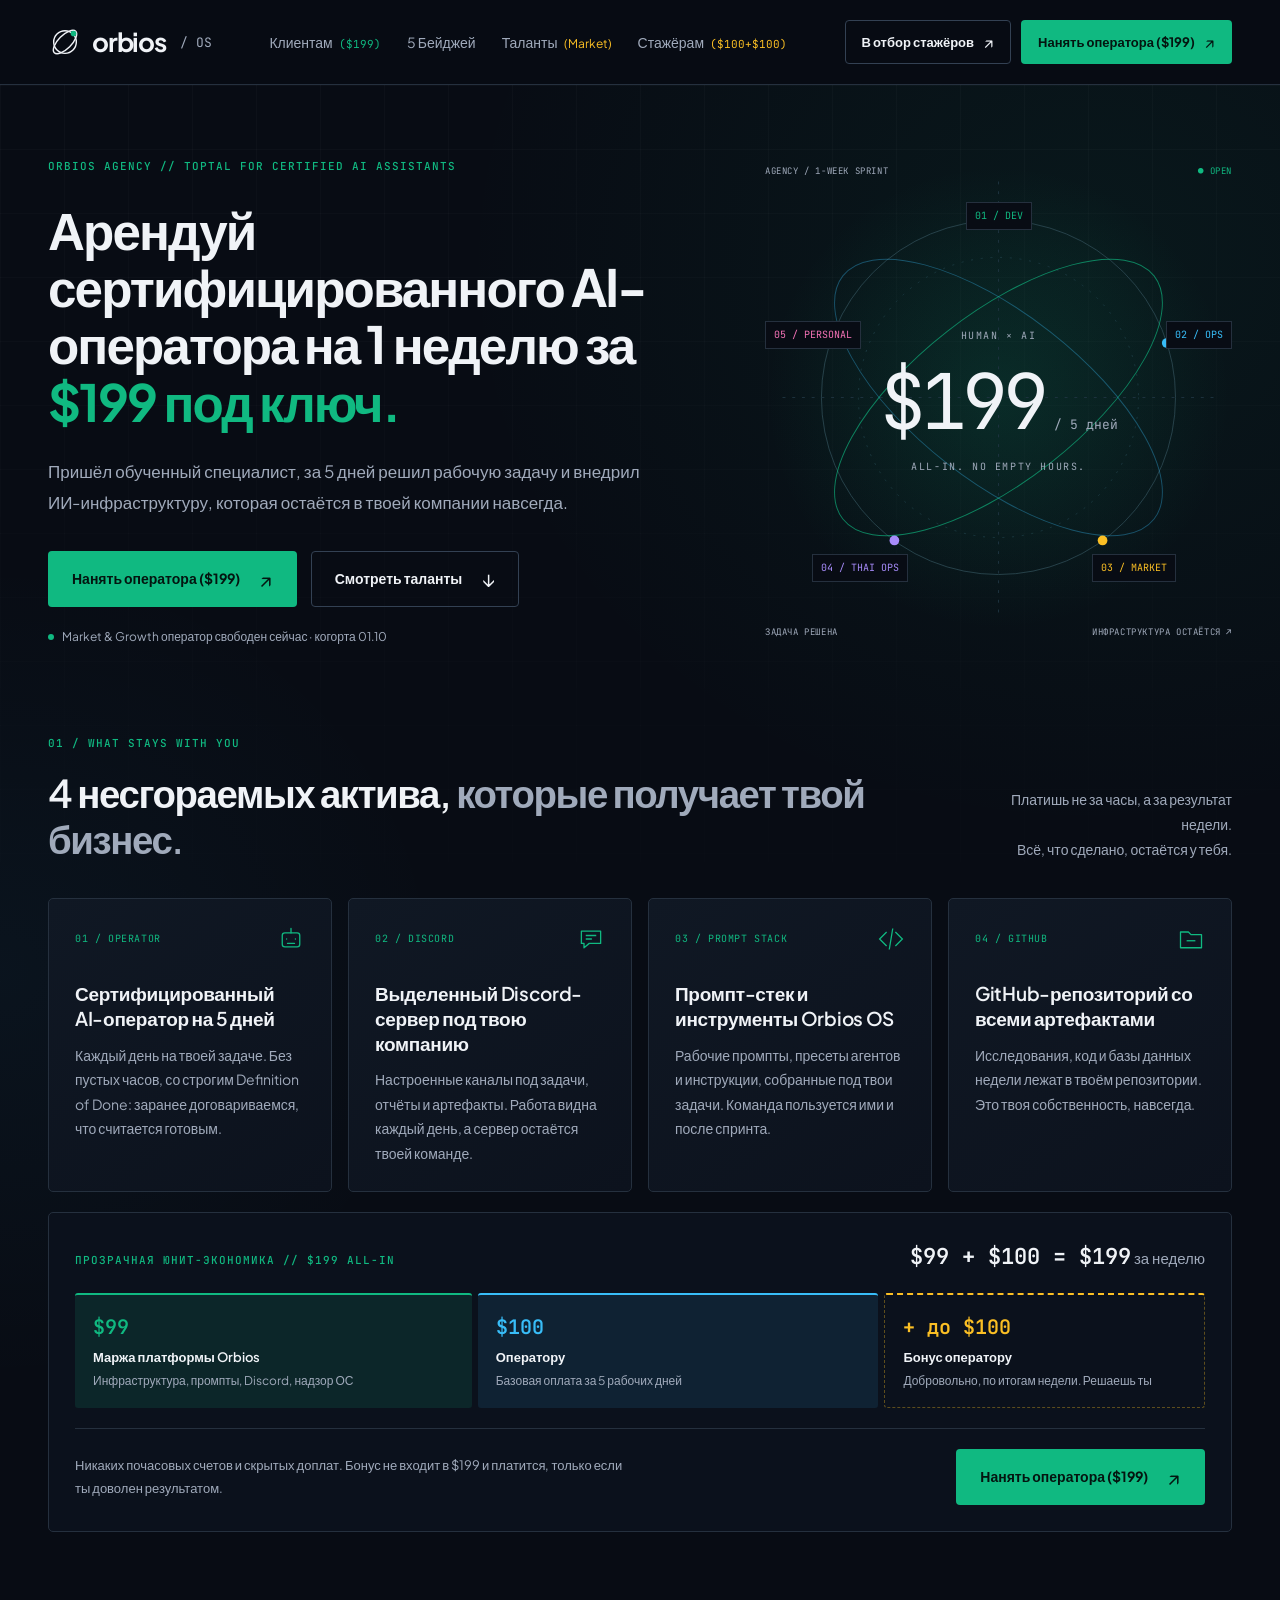
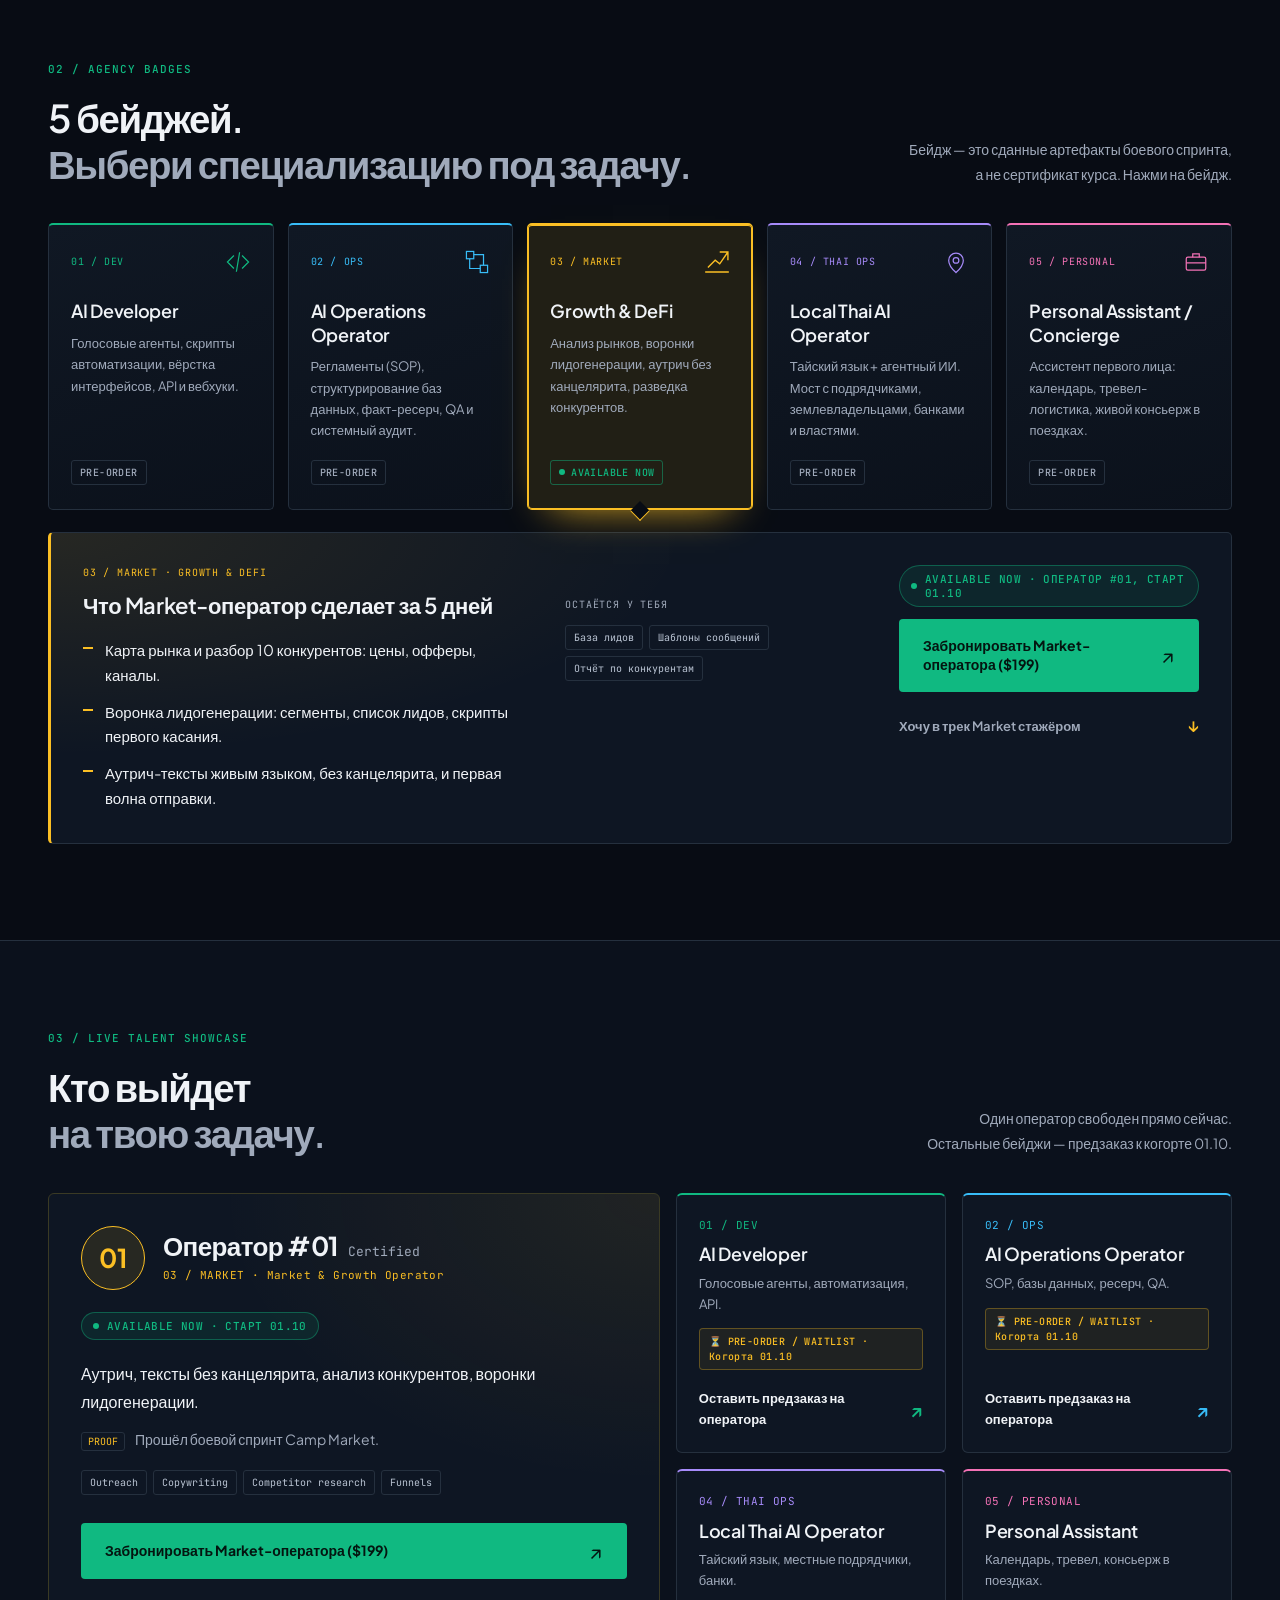
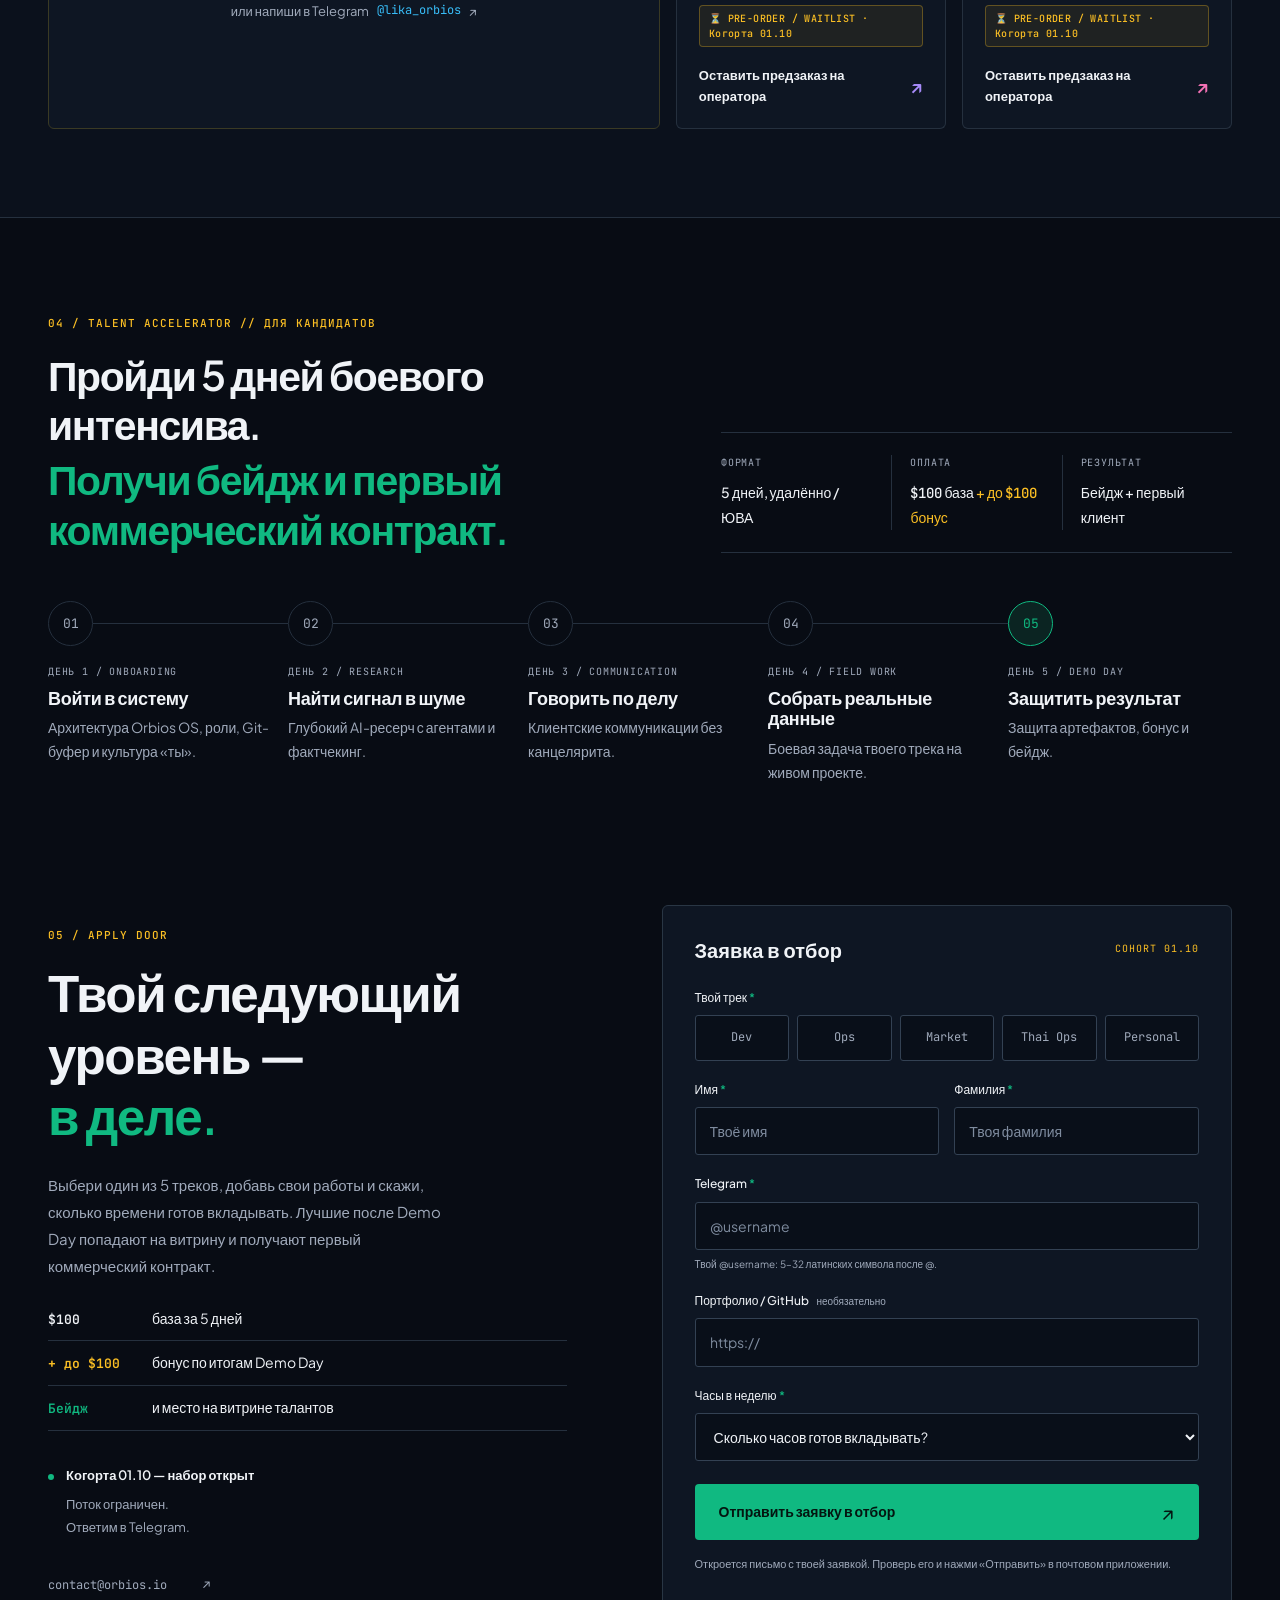
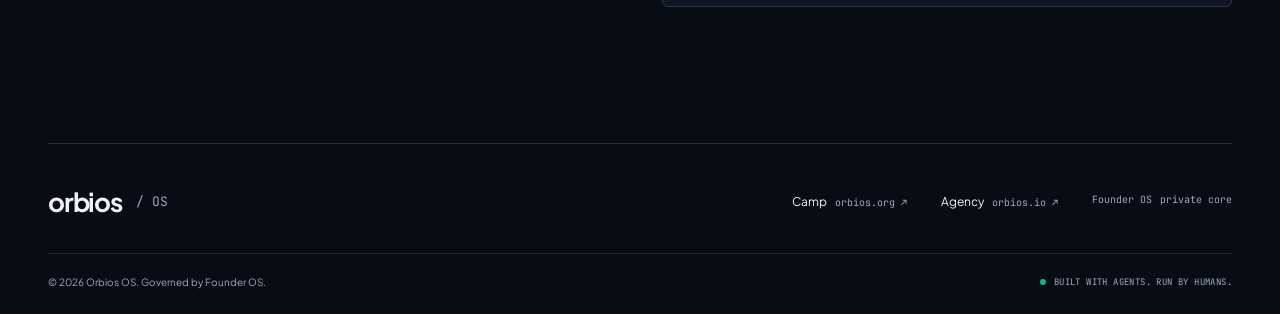
==== commit 5528c86c: "fix(talent): anonymize market operator profile and booking links" ====
--- a/index.html
+++ b/index.html
@@ -30,7 +30,7 @@
       <nav class="header-nav" aria-label="Основная навигация">
         <a href="#clients">Клиентам <span class="mono emerald">($199)</span></a>
         <a href="#badges">5 Бейджей</a>
-        <a href="#talent">Таланты <span class="nav-note">(Любна)</span></a>
+        <a href="#talent">Таланты <span class="nav-note">(Market)</span></a>
         <a href="#interns">Стажёрам <span class="mono amber">($100+$100)</span></a>
       </nav>
       <div class="header-actions">
@@ -52,7 +52,7 @@
             <a class="button button-primary" href="mailto:contact@orbios.io?subject=Orbios%20Agency%20%E2%80%94%20%D0%B7%D0%B0%D0%BA%D0%B0%D0%B7%20%D0%BE%D0%BF%D0%B5%D1%80%D0%B0%D1%82%D0%BE%D1%80%D0%B0%20(%24199)" data-order="book" data-badge="">Нанять оператора ($199) <span aria-hidden="true">↗</span></a>
             <a class="button button-ghost" href="#talent">Смотреть таланты <span aria-hidden="true">↓</span></a>
           </div>
-          <p class="start-note"><i class="status-dot"></i> Любна (Market) свободна сейчас · следующая когорта 01.10</p>
+          <p class="start-note"><i class="status-dot"></i> Market &amp; Growth оператор свободен сейчас · когорта 01.10</p>
         </div>
         <div class="orbit-panel" aria-hidden="true">
           <div class="orbit-top"><span>AGENCY / 1-WEEK SPRINT</span><span class="emerald">● OPEN</span></div>
@@ -207,8 +207,8 @@
           </div>
           <div class="panel-keep"><p class="panel-label mono">ОСТАЁТСЯ У ТЕБЯ</p><ul class="tags"><li>База лидов</li><li>Шаблоны сообщений</li><li>Отчёт по конкурентам</li></ul></div>
           <div class="panel-actions">
-            <p class="status status-live"><i class="status-dot"></i> AVAILABLE NOW · ЛЮБНА, СТАРТ 01.10</p>
-            <a class="button button-primary" href="mailto:contact@orbios.io?subject=Orbios%20Agency%20%E2%80%94%20%D0%B1%D1%80%D0%BE%D0%BD%D1%8C%20%D0%9B%D1%8E%D0%B1%D0%BD%D1%8B%20(%24199)" data-order="book" data-badge="Market" data-operator="Любна">Забронировать Любну ($199) <span aria-hidden="true">↗</span></a>
+            <p class="status status-live"><i class="status-dot"></i> AVAILABLE NOW · ОПЕРАТОР #01, СТАРТ 01.10</p>
+            <a class="button button-primary" href="mailto:contact@orbios.io?subject=Orbios%20Agency%20%E2%80%94%20%D0%B1%D1%80%D0%BE%D0%BD%D1%8C%20Market%20%D0%BE%D0%BF%D0%B5%D1%80%D0%B0%D1%82%D0%BE%D1%80%D0%B0%20(%24199)" data-order="book" data-badge="Market" data-operator="Оператор #01 (Market)">Забронировать Market-оператора ($199) <span aria-hidden="true">↗</span></a>
             <a class="panel-intern" href="#apply" data-track="Market">Хочу в трек Market стажёром <span aria-hidden="true">↓</span></a>
           </div>
         </div>
@@ -258,14 +258,14 @@
       <div class="talent-grid">
         <article class="talent-card featured market">
           <div class="talent-head">
-            <span class="avatar" aria-hidden="true">Л</span>
-            <div><h3>Любна <span class="talent-latin">Lyubna</span></h3><p class="talent-badge mono">03 / MARKET · Market &amp; Growth Operator</p></div>
+            <span class="avatar" aria-hidden="true">01</span>
+            <div><h3>Оператор #01 <span class="talent-latin">Certified</span></h3><p class="talent-badge mono">03 / MARKET · Market &amp; Growth Operator</p></div>
           </div>
           <p class="status status-live"><i class="status-dot"></i> AVAILABLE NOW · СТАРТ 01.10</p>
           <p class="talent-text">Аутрич, тексты без канцелярита, анализ конкурентов, воронки лидогенерации.</p>
-          <p class="talent-proof"><span class="mono">PROOF</span> Прошла боевой спринт Camp Market.</p>
-          <ul class="tags" aria-label="Навыки Любны"><li>Outreach</li><li>Copywriting</li><li>Competitor research</li><li>Funnels</li></ul>
-          <a class="button button-primary talent-cta" href="mailto:contact@orbios.io?subject=Orbios%20Agency%20%E2%80%94%20%D0%B1%D1%80%D0%BE%D0%BD%D1%8C%20%D0%9B%D1%8E%D0%B1%D0%BD%D1%8B%20(%24199)" data-order="book" data-badge="Market" data-operator="Любна">Забронировать Любну на эту неделю ($199) <span aria-hidden="true">↗</span></a>
+          <p class="talent-proof"><span class="mono">PROOF</span> Прошёл боевой спринт Camp Market.</p>
+          <ul class="tags" aria-label="Навыки оператора"><li>Outreach</li><li>Copywriting</li><li>Competitor research</li><li>Funnels</li></ul>
+          <a class="button button-primary talent-cta" href="mailto:contact@orbios.io?subject=Orbios%20Agency%20%E2%80%94%20%D0%B1%D1%80%D0%BE%D0%BD%D1%8C%20Market%20%D0%BE%D0%BF%D0%B5%D1%80%D0%B0%D1%82%D0%BE%D1%80%D0%B0%20(%24199)" data-order="book" data-badge="Market" data-operator="Оператор #01 (Market)">Забронировать Market-оператора ($199) <span aria-hidden="true">↗</span></a>
           <a class="tg-link" href="https://t.me/lika_orbios" target="_blank" rel="noopener noreferrer">или напиши в Telegram <span class="mono">@lika_orbios</span> <span aria-hidden="true">↗</span></a>
         </article>
         <div class="waitlist-grid">
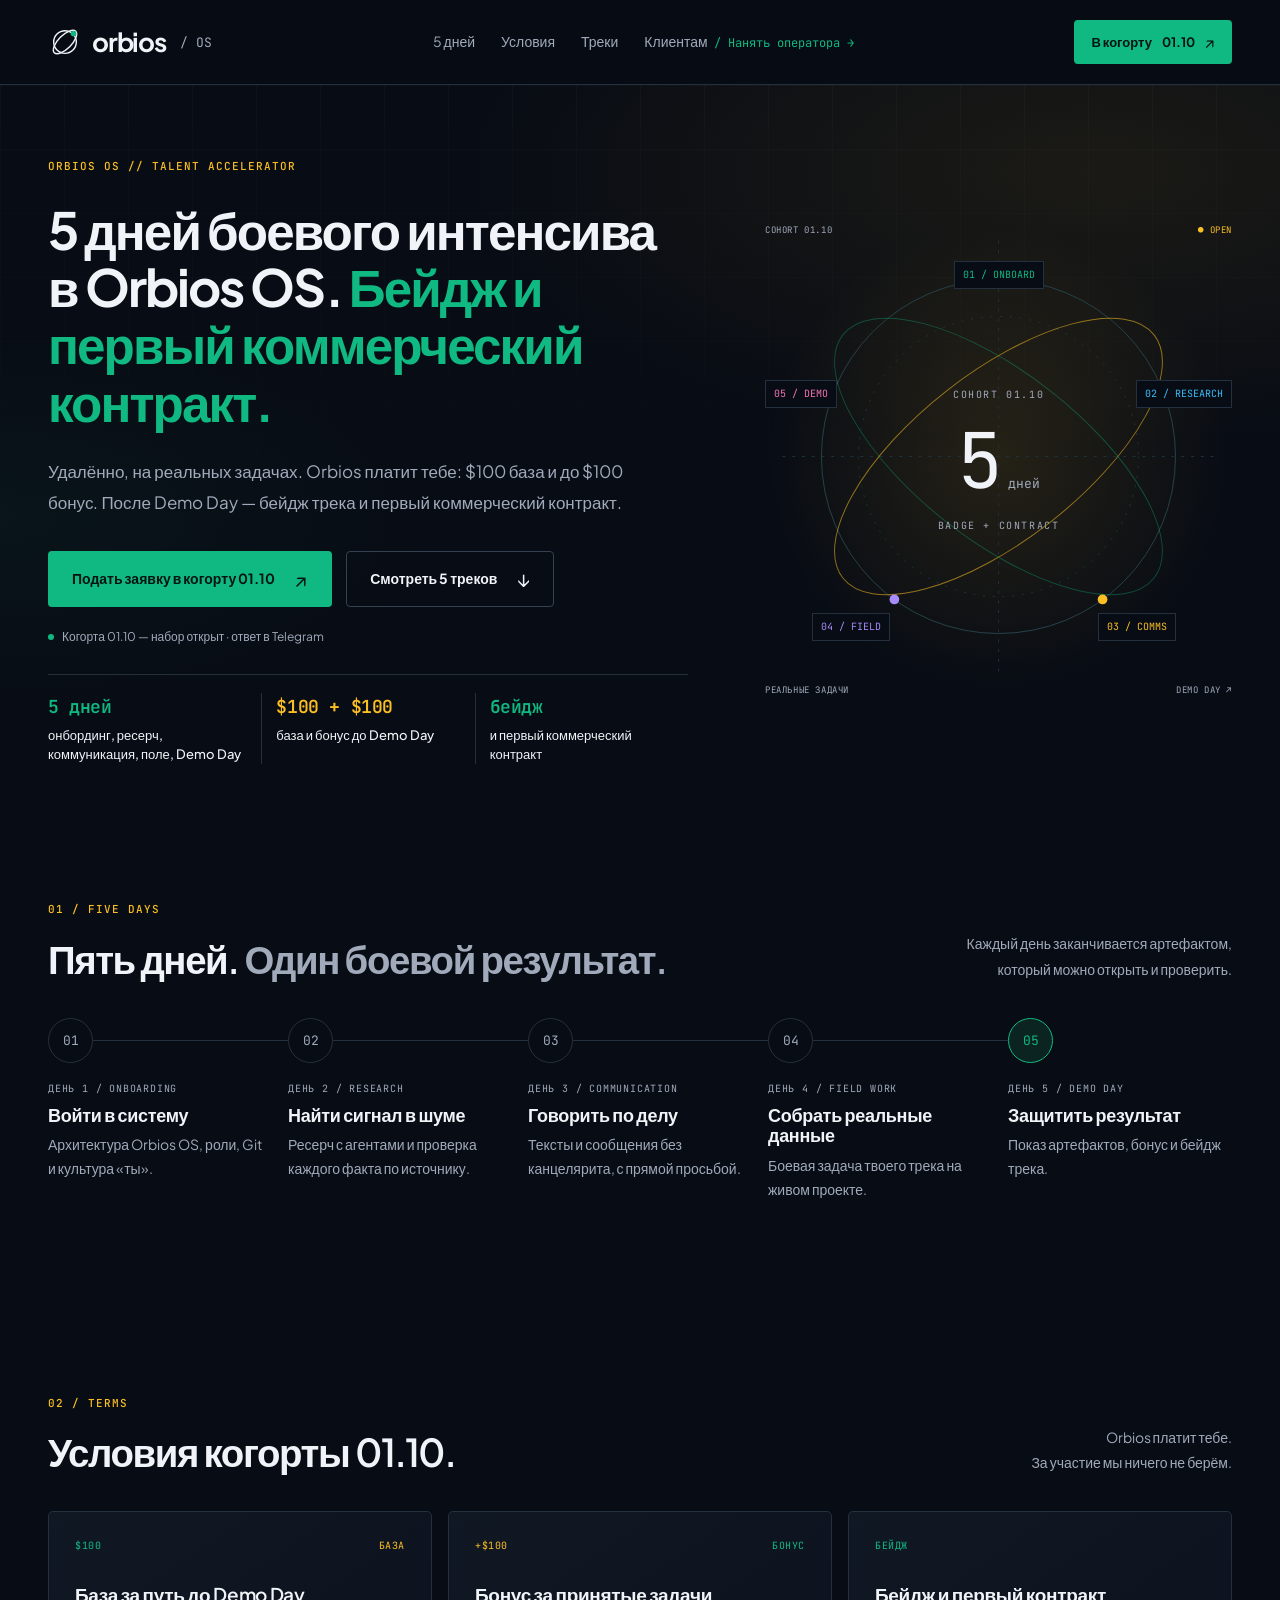
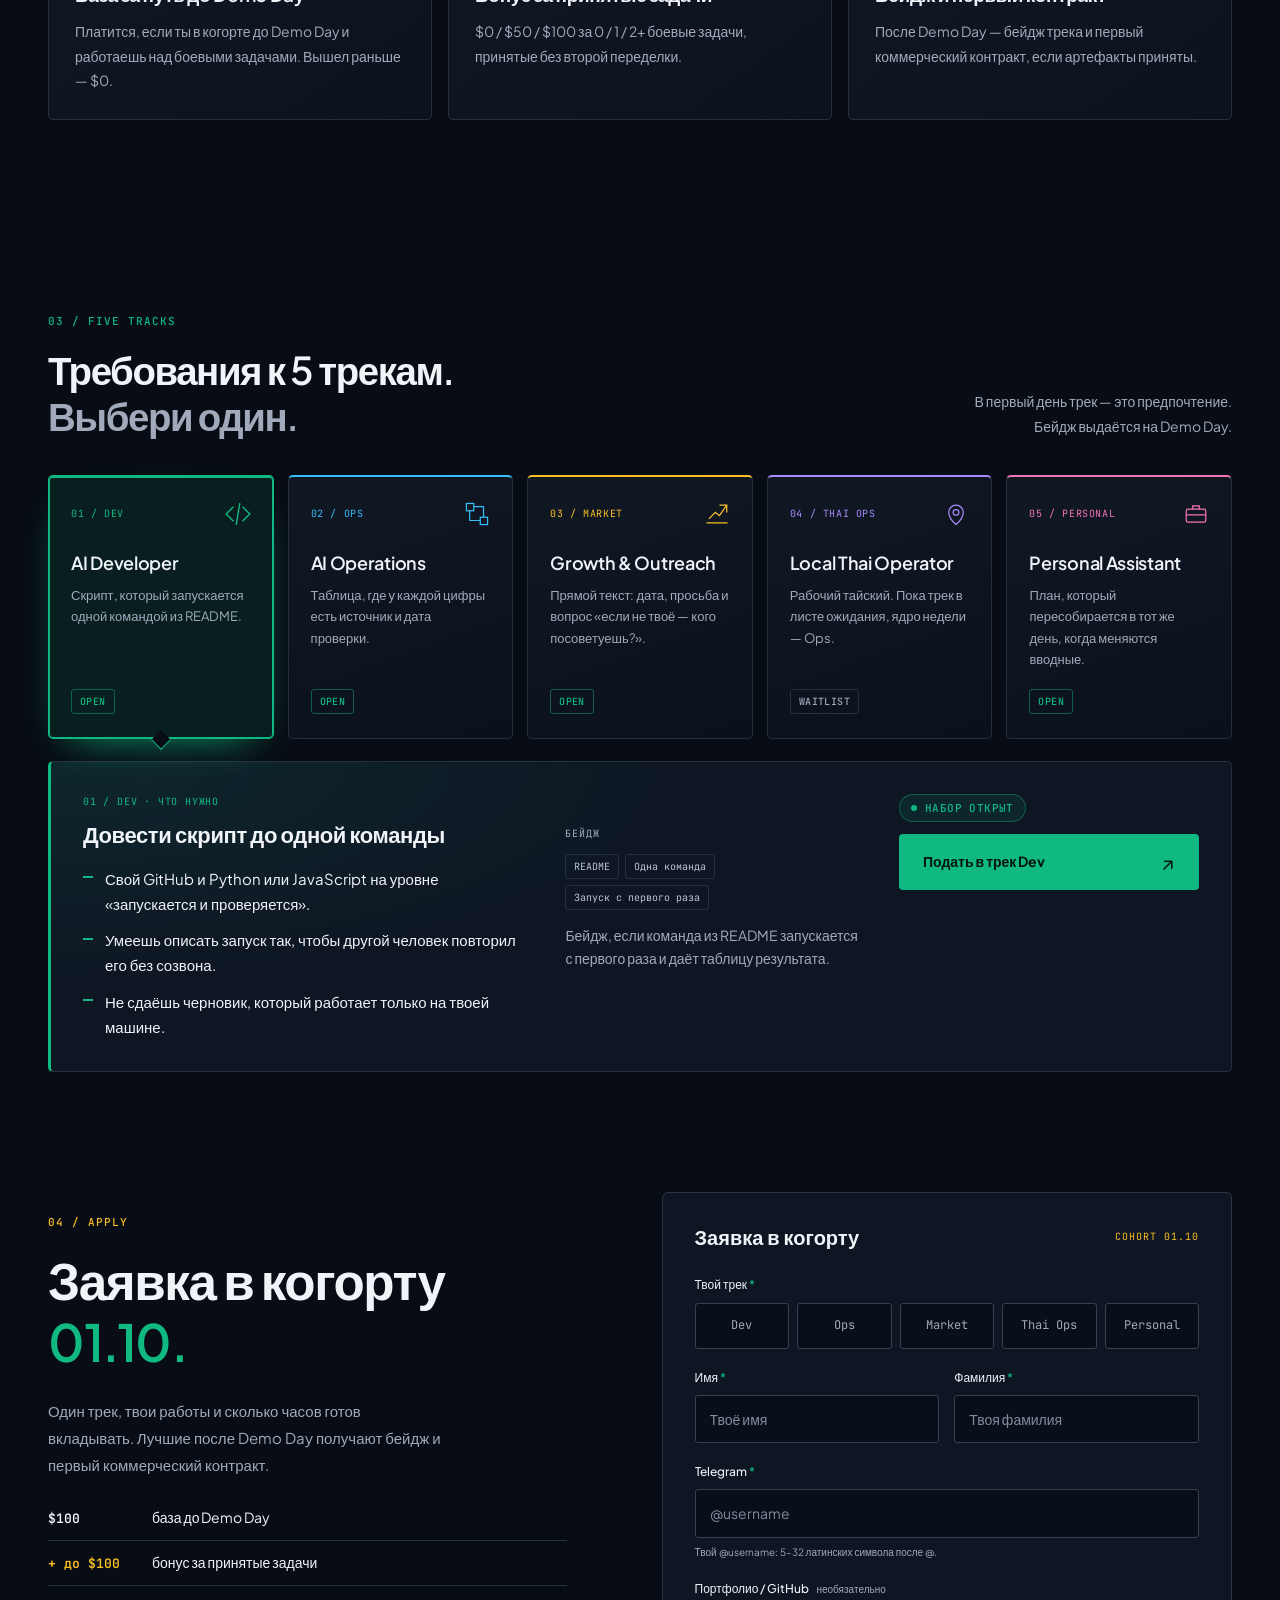
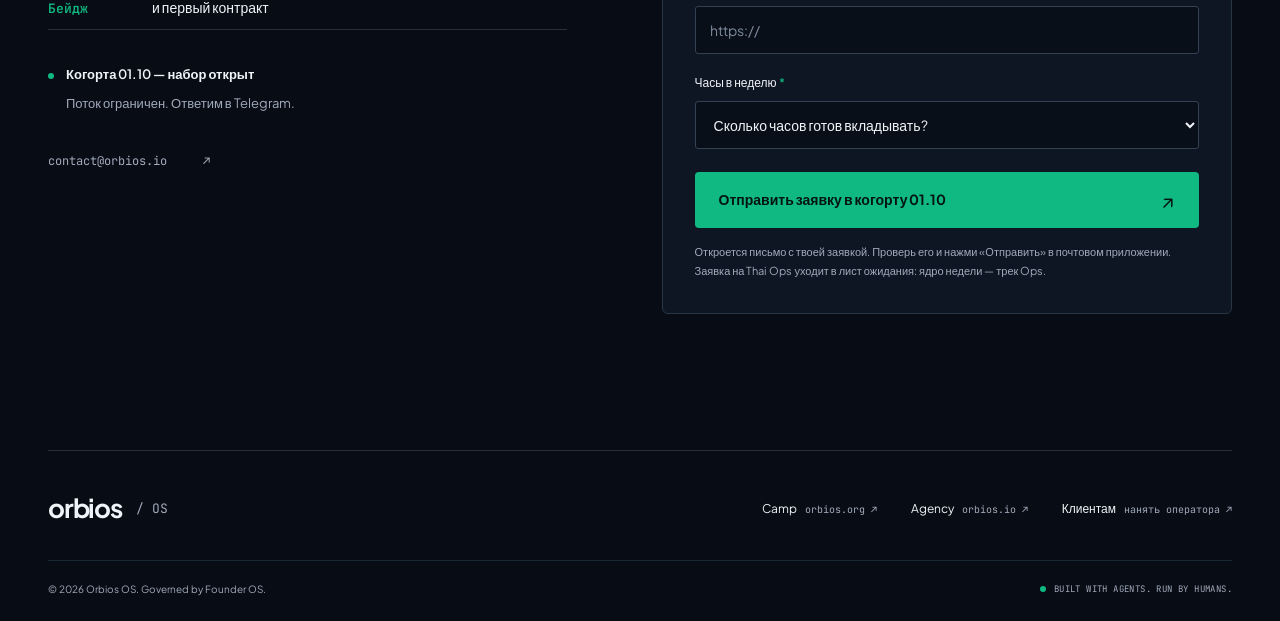
==== commit ad2aae79: "feat(doors): split landing into hire.html and index.html Co-authored-by: Cursor <cursoragent@cursor." ====
--- a/index.html
+++ b/index.html
@@ -3,14 +3,14 @@
 <head>
   <meta charset="utf-8">
   <meta name="viewport" content="width=device-width, initial-scale=1">
-  <title>Orbios — сертифицированный AI-оператор на неделю за $199</title>
-  <meta name="description" content="Toptal для AI-ассистентов. Арендуй сертифицированного AI-оператора на 5 дней за $199 под ключ: задача решена, Discord, промпт-стек и GitHub остаются у тебя. Стажёрам — 5 дней интенсива, $100 база + до $100 бонус.">
+  <title>Orbios — 5 дней боевого интенсива. Бейдж и первый контракт</title>
+  <meta name="description" content="5-дневный боевой интенсив в Orbios OS. Бейдж и первый коммерческий контракт. $100 база + до $100 бонус. Когорта 01.10, пять треков: Dev, Ops, Market, Thai Ops, Personal.">
   <meta name="theme-color" content="#080c14">
   <meta name="color-scheme" content="dark">
   <meta property="og:type" content="website">
   <meta property="og:url" content="https://orbios.info/">
-  <meta property="og:title" content="Orbios — сертифицированный AI-оператор на неделю за $199">
-  <meta property="og:description" content="Оператор решает твою задачу за 5 дней и оставляет ИИ-инфраструктуру навсегда. 5 бейджей: Dev / Ops / Market / Thai Ops / Personal.">
+  <meta property="og:title" content="Orbios — 5 дней боевого интенсива">
+  <meta property="og:description" content="Боевой интенсив в Orbios OS. Бейдж и первый коммерческий контракт. $100 база + до $100 бонус. Когорта 01.10.">
   <link rel="canonical" href="https://orbios.info/">
   <link rel="icon" href="favicon.svg" type="image/svg+xml">
   <link rel="preconnect" href="https://fonts.googleapis.com">
@@ -28,312 +28,232 @@
         orbios<span class="brand-os">/ OS</span>
       </a>
       <nav class="header-nav" aria-label="Основная навигация">
-        <a href="#clients">Клиентам <span class="mono emerald">($199)</span></a>
-        <a href="#badges">5 Бейджей</a>
-        <a href="#talent">Таланты <span class="nav-note">(Market)</span></a>
-        <a href="#interns">Стажёрам <span class="mono amber">($100+$100)</span></a>
+        <a href="#week">5 дней</a>
+        <a href="#terms">Условия</a>
+        <a href="#tracks">Треки</a>
+        <a class="door-switch" href="/hire.html">Клиентам <span class="arrow">/ Нанять оператора →</span></a>
       </nav>
       <div class="header-actions">
-        <a class="button button-ghost button-small" href="#apply"><span>В отбор<span class="hide-sm"> стажёров</span></span> <span aria-hidden="true">↗</span></a>
-        <a class="button button-primary button-small" href="#offer"><span>Нанять<span class="hide-sm"> оператора</span> ($199)</span> <span aria-hidden="true">↗</span></a>
+        <a class="button button-primary button-small" href="#apply">В когорту <span class="hide-sm">01.10</span> <span aria-hidden="true">↗</span></a>
       </div>
     </div>
   </header>
 
   <main id="main">
-    <!-- B2B client door -->
-    <section class="client-door" id="clients" aria-labelledby="hero-title">
+    <section class="candidate-door" aria-labelledby="hero-title">
       <div class="wrap hero">
         <div class="hero-copy">
-          <p class="eyebrow">ORBIOS AGENCY // TOPTAL FOR CERTIFIED AI ASSISTANTS</p>
-          <h1 id="hero-title">Арендуй сертифицированного AI-оператора на&nbsp;1&nbsp;неделю за <span class="emerald">$199 под&nbsp;ключ.</span></h1>
-          <p class="hero-lead">Пришёл обученный специалист, за 5 дней решил рабочую задачу и внедрил ИИ-инфраструктуру, которая остаётся в твоей компании навсегда.</p>
+          <p class="eyebrow amber">ORBIOS OS // TALENT ACCELERATOR</p>
+          <h1 id="hero-title">5 дней боевого интенсива в&nbsp;Orbios&nbsp;OS. <span class="emerald">Бейдж и первый коммерческий контракт.</span></h1>
+          <p class="hero-lead">Удалённо, на реальных задачах. Orbios платит тебе: $100 база и до $100 бонус. После Demo Day — бейдж трека и первый коммерческий контракт.</p>
           <div class="hero-actions">
-            <a class="button button-primary" href="mailto:contact@orbios.io?subject=Orbios%20Agency%20%E2%80%94%20%D0%B7%D0%B0%D0%BA%D0%B0%D0%B7%20%D0%BE%D0%BF%D0%B5%D1%80%D0%B0%D1%82%D0%BE%D1%80%D0%B0%20(%24199)" data-order="book" data-badge="">Нанять оператора ($199) <span aria-hidden="true">↗</span></a>
-            <a class="button button-ghost" href="#talent">Смотреть таланты <span aria-hidden="true">↓</span></a>
-          </div>
-          <p class="start-note"><i class="status-dot"></i> Market &amp; Growth оператор свободен сейчас · когорта 01.10</p>
+            <a class="button button-primary" href="#apply">Подать заявку в когорту 01.10 <span aria-hidden="true">↗</span></a>
+            <a class="button button-ghost" href="#tracks">Смотреть 5 треков <span aria-hidden="true">↓</span></a>
+          </div>
+          <p class="start-note"><i class="status-dot"></i> Когорта 01.10 — набор открыт · ответ в Telegram</p>
+          <ul class="hero-facts" aria-label="Коротко об интенсиве">
+            <li><span class="mono">5 дней</span><strong>онбординг, ресерч, коммуникация, поле, Demo Day</strong></li>
+            <li><span class="mono amber">$100 + $100</span><strong>база и бонус до Demo Day</strong></li>
+            <li><span class="mono">бейдж</span><strong>и первый коммерческий контракт</strong></li>
+          </ul>
         </div>
         <div class="orbit-panel" aria-hidden="true">
-          <div class="orbit-top"><span>AGENCY / 1-WEEK SPRINT</span><span class="emerald">● OPEN</span></div>
+          <div class="orbit-top"><span>COHORT 01.10</span><span class="amber">● OPEN</span></div>
           <svg class="orbit-art" viewBox="0 0 480 480" fill="none">
-            <defs><radialGradient id="halo"><stop stop-color="#10b981" stop-opacity=".14"/><stop offset="1" stop-color="#10b981" stop-opacity="0"/></radialGradient></defs>
+            <defs><radialGradient id="halo"><stop stop-color="#fbbf24" stop-opacity=".12"/><stop offset="1" stop-color="#fbbf24" stop-opacity="0"/></radialGradient></defs>
             <circle cx="240" cy="240" r="238" fill="url(#halo)"/>
             <path d="M240 18V462M18 240H462" stroke="#1e3440" stroke-dasharray="3 7"/>
             <circle cx="240" cy="240" r="182" stroke="#28424b"/>
             <circle cx="240" cy="240" r="144" stroke="#1b3940" stroke-dasharray="2 8"/>
             <g class="orbit-spin">
-              <ellipse cx="240" cy="240" rx="203" ry="86" transform="rotate(-38 240 240)" stroke="#10b981" stroke-opacity=".65"/>
-              <ellipse cx="240" cy="240" rx="203" ry="86" transform="rotate(38 240 240)" stroke="#38bdf8" stroke-opacity=".35"/>
+              <ellipse cx="240" cy="240" rx="203" ry="86" transform="rotate(-38 240 240)" stroke="#fbbf24" stroke-opacity=".55"/>
+              <ellipse cx="240" cy="240" rx="203" ry="86" transform="rotate(38 240 240)" stroke="#10b981" stroke-opacity=".35"/>
             </g>
             <circle cx="240" cy="58" r="5" fill="#10b981"/><circle cx="413" cy="184" r="5" fill="#38bdf8"/><circle cx="347" cy="387" r="5" fill="#fbbf24"/><circle cx="133" cy="387" r="5" fill="#a78bfa"/><circle cx="67" cy="184" r="5" fill="#f472b6"/>
           </svg>
-          <div class="orbit-center"><span>HUMAN × AI</span><strong>$199<span>/ 5 дней</span></strong><span>ALL-IN. NO EMPTY HOURS.</span></div>
-          <span class="orbit-label orbit-dev">01 / DEV</span><span class="orbit-label orbit-ops">02 / OPS</span><span class="orbit-label orbit-market">03 / MARKET</span><span class="orbit-label orbit-thai">04 / THAI OPS</span><span class="orbit-label orbit-personal">05 / PERSONAL</span>
-          <div class="orbit-bottom"><span>ЗАДАЧА РЕШЕНА</span><span>ИНФРАСТРУКТУРА ОСТАЁТСЯ ↗</span></div>
-        </div>
-      </div>
-
-      <div class="wrap offer" id="offer">
-        <div class="section-heading">
-          <div><p class="eyebrow">01 / WHAT STAYS WITH YOU</p><h2 id="offer-title">4 несгораемых актива, <span class="muted">которые получает твой бизнес.</span></h2></div>
-          <p class="section-intro">Платишь не за часы, а за результат недели. <br>Всё, что сделано, остаётся у тебя.</p>
-        </div>
-        <ol class="fact-grid">
-          <li>
-            <div class="fact-top"><span class="mono">01 / OPERATOR</span><svg viewBox="0 0 32 32" fill="none" aria-hidden="true"><rect x="6" y="9" width="20" height="16" rx="3" stroke="currentColor" stroke-width="1.5"/><path d="M16 4v5M11 16h.01M21 16h.01M12 21h8" stroke="currentColor" stroke-width="1.5" stroke-linecap="round"/></svg></div>
-            <h3>Сертифицированный AI-оператор на 5 дней</h3>
-            <p>Каждый день на твоей задаче. Без пустых часов, со строгим Definition of Done: заранее договариваемся, что считается готовым.</p>
-          </li>
-          <li>
-            <div class="fact-top"><span class="mono">02 / DISCORD</span><svg viewBox="0 0 32 32" fill="none" aria-hidden="true"><path d="M5 7h22v14H14l-6 5v-5H5z" stroke="currentColor" stroke-width="1.5" stroke-linejoin="round"/><path d="M10 12h12M10 16h7" stroke="currentColor" stroke-width="1.5"/></svg></div>
-            <h3>Выделенный Discord-сервер под твою компанию</h3>
-            <p>Настроенные каналы под задачи, отчёты и артефакты. Работа видна каждый день, а сервер остаётся твоей команде.</p>
-          </li>
-          <li>
-            <div class="fact-top"><span class="mono">03 / PROMPT STACK</span><svg viewBox="0 0 32 32" fill="none" aria-hidden="true"><path d="m11 8-8 8 8 8m10-16 8 8-8 8m-3-20-4 24" stroke="currentColor" stroke-width="1.5"/></svg></div>
-            <h3>Промпт-стек и инструменты Orbios OS</h3>
-            <p>Рабочие промпты, пресеты агентов и инструкции, собранные под твои задачи. Команда пользуется ими и после спринта.</p>
-          </li>
-          <li>
-            <div class="fact-top"><span class="mono">04 / GITHUB</span><svg viewBox="0 0 32 32" fill="none" aria-hidden="true"><path d="M4 8h9l3 3h12v15H4z" stroke="currentColor" stroke-width="1.5" stroke-linejoin="round"/><path d="M11 18h10" stroke="currentColor" stroke-width="1.5"/></svg></div>
-            <h3>GitHub-репозиторий со всеми артефактами</h3>
-            <p>Исследования, код и базы данных недели лежат в твоём репозитории. Это твоя собственность, навсегда.</p>
-          </li>
-        </ol>
-
-        <div class="economics" role="group" aria-labelledby="economics-title">
-          <div class="economics-head">
-            <p class="eyebrow" id="economics-title">ПРОЗРАЧНАЯ ЮНИТ-ЭКОНОМИКА // $199 ALL-IN</p>
-            <p class="economics-total"><span class="mono">$99 + $100 = $199</span> за неделю</p>
-          </div>
-          <div class="economics-bar">
-            <div class="bar-part bar-orbios"><span class="mono">$99</span><strong>Маржа платформы Orbios</strong><p>Инфраструктура, промпты, Discord, надзор ОС</p></div>
-            <div class="bar-part bar-operator"><span class="mono">$100</span><strong>Оператору</strong><p>Базовая оплата за 5 рабочих дней</p></div>
-            <div class="bar-part bar-bonus"><span class="mono">+ до $100</span><strong>Бонус оператору</strong><p>Добровольно, по итогам недели. Решаешь ты</p></div>
-          </div>
-          <div class="economics-foot">
-            <p>Никаких почасовых счетов и скрытых доплат. Бонус не входит в $199 и платится, только если ты доволен результатом.</p>
-            <a class="button button-primary" href="mailto:contact@orbios.io?subject=Orbios%20Agency%20%E2%80%94%20%D0%B7%D0%B0%D0%BA%D0%B0%D0%B7%20%D0%BE%D0%BF%D0%B5%D1%80%D0%B0%D1%82%D0%BE%D1%80%D0%B0%20(%24199)" data-order="book" data-badge="">Нанять оператора ($199) <span aria-hidden="true">↗</span></a>
-          </div>
-        </div>
-      </div>
-    </section>
-
-    <!-- 5 agency badges -->
-    <section class="section wrap" id="badges" aria-labelledby="badges-title">
+          <div class="orbit-center"><span>COHORT 01.10</span><strong>5<span> дней</span></strong><span>BADGE + CONTRACT</span></div>
+          <span class="orbit-label orbit-dev">01 / ONBOARD</span><span class="orbit-label orbit-ops">02 / RESEARCH</span><span class="orbit-label orbit-market">03 / COMMS</span><span class="orbit-label orbit-thai">04 / FIELD</span><span class="orbit-label orbit-personal">05 / DEMO</span>
+          <div class="orbit-bottom"><span>РЕАЛЬНЫЕ ЗАДАЧИ</span><span>DEMO DAY ↗</span></div>
+        </div>
+      </div>
+    </section>
+
+    <section class="section wrap" id="week" aria-labelledby="week-title">
       <div class="section-heading">
-        <div><p class="eyebrow">02 / AGENCY BADGES</p><h2 id="badges-title">5 бейджей. <br><span class="muted">Выбери специализацию под задачу.</span></h2></div>
-        <p class="section-intro">Бейдж — это сданные артефакты боевого спринта, <br>а не сертификат курса. Нажми на бейдж.</p>
-      </div>
-
-      <div class="badge-grid" role="tablist" aria-label="Бейджи специализации">
-        <button class="badge-card dev" type="button" role="tab" id="tab-dev" aria-controls="panel-dev" aria-selected="false">
+        <div><p class="eyebrow amber">01 / FIVE DAYS</p><h2 id="week-title">Пять дней. <span class="muted">Один боевой результат.</span></h2></div>
+        <p class="section-intro">Каждый день заканчивается артефактом, <br>который можно открыть и проверить.</p>
+      </div>
+      <ol class="timeline">
+        <li><span class="day-number">01</span><div><p class="day-label">ДЕНЬ 1 / ONBOARDING</p><h3>Войти в систему</h3><p>Архитектура Orbios OS, роли, Git и культура «ты».</p></div></li>
+        <li><span class="day-number">02</span><div><p class="day-label">ДЕНЬ 2 / RESEARCH</p><h3>Найти сигнал в шуме</h3><p>Ресерч с агентами и проверка каждого факта по источнику.</p></div></li>
+        <li><span class="day-number">03</span><div><p class="day-label">ДЕНЬ 3 / COMMUNICATION</p><h3>Говорить по делу</h3><p>Тексты и сообщения без канцелярита, с прямой просьбой.</p></div></li>
+        <li><span class="day-number">04</span><div><p class="day-label">ДЕНЬ 4 / FIELD WORK</p><h3>Собрать реальные данные</h3><p>Боевая задача твоего трека на живом проекте.</p></div></li>
+        <li><span class="day-number final-day">05</span><div><p class="day-label">ДЕНЬ 5 / DEMO DAY</p><h3>Защитить результат</h3><p>Показ артефактов, бонус и бейдж трека.</p></div></li>
+      </ol>
+    </section>
+
+    <section class="section wrap" id="terms" aria-labelledby="terms-title">
+      <div class="section-heading">
+        <div><p class="eyebrow amber">02 / TERMS</p><h2 id="terms-title">Условия когорты 01.10.</h2></div>
+        <p class="section-intro">Orbios платит тебе. <br>За участие мы ничего не берём.</p>
+      </div>
+      <ol class="fact-grid cols-3">
+        <li>
+          <div class="fact-top"><span class="mono">$100</span><span class="mono amber">БАЗА</span></div>
+          <h3>База за путь до Demo Day</h3>
+          <p>Платится, если ты в когорте до Demo Day и работаешь над боевыми задачами. Вышел раньше — $0.</p>
+        </li>
+        <li>
+          <div class="fact-top"><span class="mono amber">+$100</span><span class="mono">БОНУС</span></div>
+          <h3>Бонус за принятые задачи</h3>
+          <p>$0 / $50 / $100 за 0 / 1 / 2+ боевые задачи, принятые без второй переделки.</p>
+        </li>
+        <li>
+          <div class="fact-top"><span class="mono emerald">БЕЙДЖ</span></div>
+          <h3>Бейдж и первый контракт</h3>
+          <p>После Demo Day — бейдж трека и первый коммерческий контракт, если артефакты приняты.</p>
+        </li>
+      </ol>
+    </section>
+
+    <section class="section wrap" id="tracks" aria-labelledby="tracks-title">
+      <div class="section-heading">
+        <div><p class="eyebrow">03 / FIVE TRACKS</p><h2 id="tracks-title">Требования к 5 трекам. <br><span class="muted">Выбери один.</span></h2></div>
+        <p class="section-intro">В первый день трек — это предпочтение. <br>Бейдж выдаётся на Demo Day.</p>
+      </div>
+
+      <div class="badge-grid" role="tablist" aria-label="Треки интенсива">
+        <button class="badge-card dev" type="button" role="tab" id="tab-dev" aria-controls="panel-dev" aria-selected="true">
           <span class="badge-top"><span class="mono">01 / DEV</span><svg viewBox="0 0 32 32" fill="none" aria-hidden="true"><path d="m11 8-8 8 8 8m10-16 8 8-8 8m-3-20-4 24" stroke="currentColor" stroke-width="1.5"/></svg></span>
           <span class="badge-title">AI Developer</span>
-          <span class="badge-desc">Голосовые агенты, скрипты автоматизации, вёрстка интерфейсов, API и вебхуки.</span>
-          <span class="badge-state">PRE-ORDER</span>
+          <span class="badge-desc">Скрипт, который запускается одной командой из README.</span>
+          <span class="badge-state is-live">OPEN</span>
         </button>
         <button class="badge-card ops" type="button" role="tab" id="tab-ops" aria-controls="panel-ops" aria-selected="false">
           <span class="badge-top"><span class="mono">02 / OPS</span><svg viewBox="0 0 32 32" fill="none" aria-hidden="true"><rect x="3" y="3" width="9" height="9" stroke="currentColor" stroke-width="1.5"/><rect x="20" y="20" width="9" height="9" stroke="currentColor" stroke-width="1.5"/><path d="M12 7h12v13M7 12v12h13" stroke="currentColor" stroke-width="1.5"/></svg></span>
-          <span class="badge-title">AI Operations Operator</span>
-          <span class="badge-desc">Регламенты (SOP), структурирование баз данных, факт-ресерч, QA и системный аудит.</span>
-          <span class="badge-state">PRE-ORDER</span>
-        </button>
-        <button class="badge-card market" type="button" role="tab" id="tab-market" aria-controls="panel-market" aria-selected="true">
+          <span class="badge-title">AI Operations</span>
+          <span class="badge-desc">Таблица, где у каждой цифры есть источник и дата проверки.</span>
+          <span class="badge-state is-live">OPEN</span>
+        </button>
+        <button class="badge-card market" type="button" role="tab" id="tab-market" aria-controls="panel-market" aria-selected="false">
           <span class="badge-top"><span class="mono">03 / MARKET</span><svg viewBox="0 0 32 32" fill="none" aria-hidden="true"><path d="M3 27h26M6 22l8-8 5 4L28 5m-9 0h9v9" stroke="currentColor" stroke-width="1.5"/></svg></span>
-          <span class="badge-title">Growth &amp; DeFi</span>
-          <span class="badge-desc">Анализ рынков, воронки лидогенерации, аутрич без канцелярита, разведка конкурентов.</span>
-          <span class="badge-state is-live"><i class="status-dot"></i> AVAILABLE NOW</span>
+          <span class="badge-title">Growth &amp; Outreach</span>
+          <span class="badge-desc">Прямой текст: дата, просьба и вопрос «если не твоё — кого посоветуешь?».</span>
+          <span class="badge-state is-live">OPEN</span>
         </button>
         <button class="badge-card thai" type="button" role="tab" id="tab-thai" aria-controls="panel-thai" aria-selected="false">
           <span class="badge-top"><span class="mono">04 / THAI OPS</span><svg viewBox="0 0 32 32" fill="none" aria-hidden="true"><path d="M16 29s-9-8.2-9-15a9 9 0 0 1 18 0c0 6.8-9 15-9 15z" stroke="currentColor" stroke-width="1.5"/><circle cx="16" cy="14" r="3.5" stroke="currentColor" stroke-width="1.5"/></svg></span>
-          <span class="badge-title">Local Thai AI Operator</span>
-          <span class="badge-desc">Тайский язык + агентный ИИ. Мост с подрядчиками, землевладельцами, банками и властями.</span>
-          <span class="badge-state">PRE-ORDER</span>
+          <span class="badge-title">Local Thai Operator</span>
+          <span class="badge-desc">Рабочий тайский. Пока трек в листе ожидания, ядро недели — Ops.</span>
+          <span class="badge-state">WAITLIST</span>
         </button>
         <button class="badge-card personal" type="button" role="tab" id="tab-personal" aria-controls="panel-personal" aria-selected="false">
           <span class="badge-top"><span class="mono">05 / PERSONAL</span><svg viewBox="0 0 32 32" fill="none" aria-hidden="true"><rect x="4" y="10" width="24" height="16" rx="2" stroke="currentColor" stroke-width="1.5"/><path d="M12 10V6h8v4M4 17h24" stroke="currentColor" stroke-width="1.5"/></svg></span>
-          <span class="badge-title">Personal Assistant / Concierge</span>
-          <span class="badge-desc">Ассистент первого лица: календарь, тревел-логистика, живой консьерж в поездках.</span>
-          <span class="badge-state">PRE-ORDER</span>
+          <span class="badge-title">Personal Assistant</span>
+          <span class="badge-desc">План, который пересобирается в тот же день, когда меняются вводные.</span>
+          <span class="badge-state is-live">OPEN</span>
         </button>
       </div>
 
       <div class="badge-panels">
         <div class="badge-panel dev" role="tabpanel" id="panel-dev" aria-labelledby="tab-dev" tabindex="0">
           <div class="panel-main">
-            <p class="panel-code mono">01 / DEV · AI DEVELOPER</p>
-            <h3>Что Dev-оператор сделает за 5 дней</h3>
-            <ul class="panel-list">
-              <li>Голосовой агент, который принимает звонки и заявки и передаёт их в работу.</li>
-              <li>Скрипт автоматизации: заявки из формы уходят в таблицу или CRM, команда получает уведомления через вебхуки.</li>
-              <li>Лендинг или внутренняя страница под твой продукт, подключённая к API.</li>
-            </ul>
-          </div>
-          <div class="panel-keep"><p class="panel-label mono">ОСТАЁТСЯ У ТЕБЯ</p><ul class="tags"><li>Код в GitHub</li><li>Вебхуки и API</li><li>Инструкция по запуску</li></ul></div>
-          <div class="panel-actions">
-            <p class="status status-wait">⏳ PRE-ORDER · КОГОРТА 01.10</p>
-            <a class="button button-primary" href="mailto:contact@orbios.io?subject=Orbios%20Agency%20%E2%80%94%20%D0%BF%D1%80%D0%B5%D0%B4%D0%B7%D0%B0%D0%BA%D0%B0%D0%B7%20Dev" data-order="preorder" data-badge="Dev">Предзаказ Dev ($199) <span aria-hidden="true">↗</span></a>
-            <a class="panel-intern" href="#apply" data-track="Dev">Хочу в трек Dev стажёром <span aria-hidden="true">↓</span></a>
-          </div>
-        </div>
-        <div class="badge-panel ops" role="tabpanel" id="panel-ops" aria-labelledby="tab-ops" tabindex="0">
-          <div class="panel-main">
-            <p class="panel-code mono">02 / OPS · AI OPERATIONS OPERATOR</p>
-            <h3>Что Ops-оператор сделает за 5 дней</h3>
-            <ul class="panel-list">
-              <li>Регламенты (SOP) для 3–5 процессов, которые сейчас держатся на памяти людей.</li>
-              <li>Чистая и структурированная база: клиенты, подрядчики, объекты или заказы.</li>
-              <li>Факт-ресерч с источниками и QA-аудит процессов с чек-листом слабых мест.</li>
-            </ul>
-          </div>
-          <div class="panel-keep"><p class="panel-label mono">ОСТАЁТСЯ У ТЕБЯ</p><ul class="tags"><li>SOP-библиотека</li><li>Чистая база</li><li>Чек-листы QA</li></ul></div>
-          <div class="panel-actions">
-            <p class="status status-wait">⏳ PRE-ORDER · КОГОРТА 01.10</p>
-            <a class="button button-primary" href="mailto:contact@orbios.io?subject=Orbios%20Agency%20%E2%80%94%20%D0%BF%D1%80%D0%B5%D0%B4%D0%B7%D0%B0%D0%BA%D0%B0%D0%B7%20Ops" data-order="preorder" data-badge="Ops">Предзаказ Ops ($199) <span aria-hidden="true">↗</span></a>
-            <a class="panel-intern" href="#apply" data-track="Ops">Хочу в трек Ops стажёром <span aria-hidden="true">↓</span></a>
-          </div>
-        </div>
-        <div class="badge-panel market" role="tabpanel" id="panel-market" aria-labelledby="tab-market" tabindex="0">
-          <div class="panel-main">
-            <p class="panel-code mono">03 / MARKET · GROWTH &amp; DEFI</p>
-            <h3>Что Market-оператор сделает за 5 дней</h3>
-            <ul class="panel-list">
-              <li>Карта рынка и разбор 10 конкурентов: цены, офферы, каналы.</li>
-              <li>Воронка лидогенерации: сегменты, список лидов, скрипты первого касания.</li>
-              <li>Аутрич-тексты живым языком, без канцелярита, и первая волна отправки.</li>
-            </ul>
-          </div>
-          <div class="panel-keep"><p class="panel-label mono">ОСТАЁТСЯ У ТЕБЯ</p><ul class="tags"><li>База лидов</li><li>Шаблоны сообщений</li><li>Отчёт по конкурентам</li></ul></div>
-          <div class="panel-actions">
-            <p class="status status-live"><i class="status-dot"></i> AVAILABLE NOW · ОПЕРАТОР #01, СТАРТ 01.10</p>
-            <a class="button button-primary" href="mailto:contact@orbios.io?subject=Orbios%20Agency%20%E2%80%94%20%D0%B1%D1%80%D0%BE%D0%BD%D1%8C%20Market%20%D0%BE%D0%BF%D0%B5%D1%80%D0%B0%D1%82%D0%BE%D1%80%D0%B0%20(%24199)" data-order="book" data-badge="Market" data-operator="Оператор #01 (Market)">Забронировать Market-оператора ($199) <span aria-hidden="true">↗</span></a>
-            <a class="panel-intern" href="#apply" data-track="Market">Хочу в трек Market стажёром <span aria-hidden="true">↓</span></a>
-          </div>
-        </div>
-        <div class="badge-panel thai" role="tabpanel" id="panel-thai" aria-labelledby="tab-thai" tabindex="0">
-          <div class="panel-main">
-            <p class="panel-code mono">04 / THAI OPS · LOCAL THAI AI OPERATOR</p>
-            <h3>Что Thai Ops-оператор сделает за 5 дней</h3>
-            <ul class="panel-list">
-              <li>Переговоры и переписка на тайском с местными подрядчиками и землевладельцами.</li>
-              <li>Подготовка документов и запросов для тайских банков и властей.</li>
-              <li>Реестр проверенных местных контактов с ценами и сроками: Пхукет, Самуи, Бангкок.</li>
-            </ul>
-          </div>
-          <div class="panel-keep"><p class="panel-label mono">ОСТАЁТСЯ У ТЕБЯ</p><ul class="tags"><li>Реестр контактов</li><li>Шаблоны на тайском</li><li>Записи созвонов</li></ul></div>
-          <div class="panel-actions">
-            <p class="status status-wait">⏳ PRE-ORDER · КОГОРТА 01.10</p>
-            <a class="button button-primary" href="mailto:contact@orbios.io?subject=Orbios%20Agency%20%E2%80%94%20%D0%BF%D1%80%D0%B5%D0%B4%D0%B7%D0%B0%D0%BA%D0%B0%D0%B7%20Thai%20Ops" data-order="preorder" data-badge="Thai Ops">Предзаказ Thai Ops ($199) <span aria-hidden="true">↗</span></a>
-            <a class="panel-intern" href="#apply" data-track="Thai Ops">Хочу в трек Thai Ops стажёром <span aria-hidden="true">↓</span></a>
-          </div>
-        </div>
-        <div class="badge-panel personal" role="tabpanel" id="panel-personal" aria-labelledby="tab-personal" tabindex="0">
-          <div class="panel-main">
-            <p class="panel-code mono">05 / PERSONAL · ASSISTANT / CONCIERGE</p>
-            <h3>Что Personal-ассистент сделает за 5 дней</h3>
-            <ul class="panel-list">
-              <li>Календарь первого лица под контролем: встречи, приоритеты, напоминания.</li>
-              <li>Тревел-логистика: перелёты, отели, трансферы, визы — одним планом.</li>
-              <li>Живой консьерж в поездке: рейс отменили, планы поменялись — новый маршрут готов за минуты.</li>
-            </ul>
-          </div>
-          <div class="panel-keep"><p class="panel-label mono">ОСТАЁТСЯ У ТЕБЯ</p><ul class="tags"><li>Тревел-профиль</li><li>Чек-листы поездок</li><li>База сервисов</li></ul></div>
-          <div class="panel-actions">
-            <p class="status status-wait">⏳ PRE-ORDER · КОГОРТА 01.10</p>
-            <a class="button button-primary" href="mailto:contact@orbios.io?subject=Orbios%20Agency%20%E2%80%94%20%D0%BF%D1%80%D0%B5%D0%B4%D0%B7%D0%B0%D0%BA%D0%B0%D0%B7%20Personal" data-order="preorder" data-badge="Personal">Предзаказ Personal ($199) <span aria-hidden="true">↗</span></a>
-            <a class="panel-intern" href="#apply" data-track="Personal">Хочу в трек Personal стажёром <span aria-hidden="true">↓</span></a>
-          </div>
-        </div>
-      </div>
-    </section>
-
-    <!-- Live talent showcase -->
-    <section class="talent-section" id="talent" aria-labelledby="talent-title"><div class="wrap">
-      <div class="section-heading">
-        <div><p class="eyebrow">03 / LIVE TALENT SHOWCASE</p><h2 id="talent-title">Кто выйдет <br><span class="muted">на твою задачу.</span></h2></div>
-        <p class="section-intro">Один оператор свободен прямо сейчас. <br>Остальные бейджи — предзаказ к когорте 01.10.</p>
-      </div>
-      <div class="talent-grid">
-        <article class="talent-card featured market">
-          <div class="talent-head">
-            <span class="avatar" aria-hidden="true">01</span>
-            <div><h3>Оператор #01 <span class="talent-latin">Certified</span></h3><p class="talent-badge mono">03 / MARKET · Market &amp; Growth Operator</p></div>
-          </div>
-          <p class="status status-live"><i class="status-dot"></i> AVAILABLE NOW · СТАРТ 01.10</p>
-          <p class="talent-text">Аутрич, тексты без канцелярита, анализ конкурентов, воронки лидогенерации.</p>
-          <p class="talent-proof"><span class="mono">PROOF</span> Прошёл боевой спринт Camp Market.</p>
-          <ul class="tags" aria-label="Навыки оператора"><li>Outreach</li><li>Copywriting</li><li>Competitor research</li><li>Funnels</li></ul>
-          <a class="button button-primary talent-cta" href="mailto:contact@orbios.io?subject=Orbios%20Agency%20%E2%80%94%20%D0%B1%D1%80%D0%BE%D0%BD%D1%8C%20Market%20%D0%BE%D0%BF%D0%B5%D1%80%D0%B0%D1%82%D0%BE%D1%80%D0%B0%20(%24199)" data-order="book" data-badge="Market" data-operator="Оператор #01 (Market)">Забронировать Market-оператора ($199) <span aria-hidden="true">↗</span></a>
-          <a class="tg-link" href="https://t.me/lika_orbios" target="_blank" rel="noopener noreferrer">или напиши в Telegram <span class="mono">@lika_orbios</span> <span aria-hidden="true">↗</span></a>
-        </article>
-        <div class="waitlist-grid">
-          <article class="talent-card waitlist dev">
-            <p class="talent-badge mono">01 / DEV</p><h3>AI Developer</h3>
-            <p class="waitlist-text">Голосовые агенты, автоматизация, API.</p>
-            <p class="status status-wait">⏳ PRE-ORDER / WAITLIST · Когорта 01.10</p>
-            <a class="talent-link" href="mailto:contact@orbios.io?subject=Orbios%20Agency%20%E2%80%94%20%D0%BF%D1%80%D0%B5%D0%B4%D0%B7%D0%B0%D0%BA%D0%B0%D0%B7%20Dev" data-order="preorder" data-badge="Dev">Оставить предзаказ на оператора <span aria-hidden="true">↗</span></a>
-          </article>
-          <article class="talent-card waitlist ops">
-            <p class="talent-badge mono">02 / OPS</p><h3>AI Operations Operator</h3>
-            <p class="waitlist-text">SOP, базы данных, ресерч, QA.</p>
-            <p class="status status-wait">⏳ PRE-ORDER / WAITLIST · Когорта 01.10</p>
-            <a class="talent-link" href="mailto:contact@orbios.io?subject=Orbios%20Agency%20%E2%80%94%20%D0%BF%D1%80%D0%B5%D0%B4%D0%B7%D0%B0%D0%BA%D0%B0%D0%B7%20Ops" data-order="preorder" data-badge="Ops">Оставить предзаказ на оператора <span aria-hidden="true">↗</span></a>
-          </article>
-          <article class="talent-card waitlist thai">
-            <p class="talent-badge mono">04 / THAI OPS</p><h3>Local Thai AI Operator</h3>
-            <p class="waitlist-text">Тайский язык, местные подрядчики, банки.</p>
-            <p class="status status-wait">⏳ PRE-ORDER / WAITLIST · Когорта 01.10</p>
-            <a class="talent-link" href="mailto:contact@orbios.io?subject=Orbios%20Agency%20%E2%80%94%20%D0%BF%D1%80%D0%B5%D0%B4%D0%B7%D0%B0%D0%BA%D0%B0%D0%B7%20Thai%20Ops" data-order="preorder" data-badge="Thai Ops">Оставить предзаказ на оператора <span aria-hidden="true">↗</span></a>
-          </article>
-          <article class="talent-card waitlist personal">
-            <p class="talent-badge mono">05 / PERSONAL</p><h3>Personal Assistant</h3>
-            <p class="waitlist-text">Календарь, тревел, консьерж в поездках.</p>
-            <p class="status status-wait">⏳ PRE-ORDER / WAITLIST · Когорта 01.10</p>
-            <a class="talent-link" href="mailto:contact@orbios.io?subject=Orbios%20Agency%20%E2%80%94%20%D0%BF%D1%80%D0%B5%D0%B4%D0%B7%D0%B0%D0%BA%D0%B0%D0%B7%20Personal" data-order="preorder" data-badge="Personal">Оставить предзаказ на оператора <span aria-hidden="true">↗</span></a>
-          </article>
-        </div>
-      </div>
-    </div></section>
-
-    <!-- Intern / talent door -->
-    <section class="section wrap" id="interns" aria-labelledby="interns-title">
-      <div class="intern-intro">
-        <div>
-          <p class="eyebrow amber">04 / TALENT ACCELERATOR // ДЛЯ КАНДИДАТОВ</p>
-          <h2 id="interns-title">Пройди 5 дней боевого интенсива. <span class="emerald">Получи бейдж и первый коммерческий контракт.</span></h2>
-        </div>
-        <ul class="facts" aria-label="Условия интенсива">
-          <li><span class="fact-index">ФОРМАТ</span><strong>5 дней, удалённо / ЮВА</strong></li>
-          <li><span class="fact-index">ОПЛАТА</span><strong><span class="mono">$100</span> база <span class="amber">+ до <span class="mono">$100</span> бонус</span></strong></li>
-          <li><span class="fact-index">РЕЗУЛЬТАТ</span><strong>Бейдж + первый клиент</strong></li>
-        </ul>
-      </div>
-      <ol class="timeline">
-        <li><span class="day-number">01</span><div><p class="day-label">ДЕНЬ 1 / ONBOARDING</p><h3>Войти в систему</h3><p>Архитектура Orbios OS, роли, Git-буфер и культура «ты».</p></div></li>
-        <li><span class="day-number">02</span><div><p class="day-label">ДЕНЬ 2 / RESEARCH</p><h3>Найти сигнал в шуме</h3><p>Глубокий AI-ресерч с агентами и фактчекинг.</p></div></li>
-        <li><span class="day-number">03</span><div><p class="day-label">ДЕНЬ 3 / COMMUNICATION</p><h3>Говорить по делу</h3><p>Клиентские коммуникации без канцелярита.</p></div></li>
-        <li><span class="day-number">04</span><div><p class="day-label">ДЕНЬ 4 / FIELD WORK</p><h3>Собрать реальные данные</h3><p>Боевая задача твоего трека на живом проекте.</p></div></li>
-        <li><span class="day-number final-day">05</span><div><p class="day-label">ДЕНЬ 5 / DEMO DAY</p><h3>Защитить результат</h3><p>Защита артефактов, бонус и бейдж.</p></div></li>
-      </ol>
+            <p class="panel-code mono">01 / DEV · ЧТО НУЖНО</p>
+            <h3>Довести скрипт до одной команды</h3>
+            <ul class="panel-list">
+              <li>Свой GitHub и Python или JavaScript на уровне «запускается и проверяется».</li>
+              <li>Умеешь описать запуск так, чтобы другой человек повторил его без созвона.</li>
+              <li>Не сдаёшь черновик, который работает только на твоей машине.</li>
+            </ul>
+          </div>
+          <div class="panel-keep"><p class="panel-label mono">БЕЙДЖ</p><ul class="tags"><li>README</li><li>Одна команда</li><li>Запуск с первого раза</li></ul><p class="talent-text">Бейдж, если команда из README запускается с первого раза и даёт таблицу результата.</p></div>
+          <div class="panel-actions">
+            <p class="status status-live"><i class="status-dot"></i> НАБОР ОТКРЫТ</p>
+            <a class="button button-primary" href="#apply" data-track="Dev">Подать в трек Dev <span aria-hidden="true">↗</span></a>
+          </div>
+        </div>
+        <div class="badge-panel ops" role="tabpanel" id="panel-ops" aria-labelledby="tab-ops" tabindex="0" hidden>
+          <div class="panel-main">
+            <p class="panel-code mono">02 / OPS · ЧТО НУЖНО</p>
+            <h3>Цифра без источника не считается</h3>
+            <ul class="panel-list">
+              <li>Собираешь таблицу: факт, источник, дата проверки, контакт.</li>
+              <li>Расхождения помечаешь, а не усредняешь.</li>
+              <li>Не выдумываешь время, цены и имена.</li>
+            </ul>
+          </div>
+          <div class="panel-keep"><p class="panel-label mono">БЕЙДЖ</p><ul class="tags"><li>Источник</li><li>Дата проверки</li><li>Совпадение цифры</li></ul><p class="talent-text">Бейдж, если случайный источник открывается и цифра в таблице совпадает.</p></div>
+          <div class="panel-actions">
+            <p class="status status-live"><i class="status-dot"></i> НАБОР ОТКРЫТ</p>
+            <a class="button button-primary" href="#apply" data-track="Ops">Подать в трек Ops <span aria-hidden="true">↗</span></a>
+          </div>
+        </div>
+        <div class="badge-panel market" role="tabpanel" id="panel-market" aria-labelledby="tab-market" tabindex="0" hidden>
+          <div class="panel-main">
+            <p class="panel-code mono">03 / MARKET · ЧТО НУЖНО</p>
+            <h3>Прямой текст, который можно отправить</h3>
+            <ul class="panel-list">
+              <li>Пишешь коротко, живым языком, без канцелярита.</li>
+              <li>В тексте есть просьба, дата и способ ответа.</li>
+              <li>Есть развилка: «если не твоё — кого посоветуешь?».</li>
+            </ul>
+          </div>
+          <div class="panel-keep"><p class="panel-label mono">БЕЙДЖ</p><ul class="tags"><li>Прямой запрос</li><li>Без давления</li><li>Список каналов</li></ul><p class="talent-text">Бейдж за аутрич, который можно отправить без второй переделки.</p></div>
+          <div class="panel-actions">
+            <p class="status status-live"><i class="status-dot"></i> НАБОР ОТКРЫТ</p>
+            <a class="button button-primary" href="#apply" data-track="Market">Подать в трек Market <span aria-hidden="true">↗</span></a>
+          </div>
+        </div>
+        <div class="badge-panel thai" role="tabpanel" id="panel-thai" aria-labelledby="tab-thai" tabindex="0" hidden>
+          <div class="panel-main">
+            <p class="panel-code mono">04 / THAI OPS · ЧТО НУЖНО</p>
+            <h3>Рабочий тайский, цифры сверяешь сам</h3>
+            <ul class="panel-list">
+              <li>Переписка и разговор на тайском, не переводчик вместо тебя.</li>
+              <li>Цены и единицы в двух языках совпадают.</li>
+              <li>Пока нет тайскоязычного проверяющего, трек в листе ожидания. Ядро недели — Ops.</li>
+            </ul>
+          </div>
+          <div class="panel-keep"><p class="panel-label mono">БЕЙДЖ</p><ul class="tags"><li>Тайский</li><li>Цифры сходятся</li><li>Живой проверяющий</li></ul><p class="talent-text">Бейдж принимает только тайскоязычный проверяющий. Машинный перевод бейдж не даёт.</p></div>
+          <div class="panel-actions">
+            <p class="status status-wait">WAITLIST · ЯДРО НЕДЕЛИ — OPS</p>
+            <a class="button button-primary" href="#apply" data-track="Thai Ops">Оставить заявку на Thai Ops <span aria-hidden="true">↗</span></a>
+          </div>
+        </div>
+        <div class="badge-panel personal" role="tabpanel" id="panel-personal" aria-labelledby="tab-personal" tabindex="0" hidden>
+          <div class="panel-main">
+            <p class="panel-code mono">05 / PERSONAL · ЧТО НУЖНО</p>
+            <h3>Пересобрать план в тот же день</h3>
+            <ul class="panel-list">
+              <li>Держишь календарь и логистику, когда вводные меняются.</li>
+              <li>Короткий английский для сообщений водителю и хосту.</li>
+              <li>После смены плана на странице не остаётся старых дат и времени.</li>
+            </ul>
+          </div>
+          <div class="panel-keep"><p class="panel-label mono">БЕЙДЖ</p><ul class="tags"><li>Новый план</li><li>Два сообщения</li><li>Без старых дат</li></ul><p class="talent-text">Бейдж за пересобранный план и ясную просьбу в обоих сообщениях.</p></div>
+          <div class="panel-actions">
+            <p class="status status-live"><i class="status-dot"></i> НАБОР ОТКРЫТ</p>
+            <a class="button button-primary" href="#apply" data-track="Personal">Подать в трек Personal <span aria-hidden="true">↗</span></a>
+          </div>
+        </div>
+      </div>
     </section>
 
     <section class="section wrap apply-layout" id="apply" aria-labelledby="apply-title">
       <div class="apply-copy">
-        <p class="eyebrow amber">05 / APPLY DOOR</p>
-        <h2 id="apply-title">Твой следующий <br>уровень — <br><span class="emerald">в деле.</span></h2>
-        <p>Выбери один из 5 треков, добавь свои работы и скажи, сколько времени готов вкладывать. Лучшие после Demo Day попадают на витрину и получают первый коммерческий контракт.</p>
-        <ul class="apply-terms" aria-label="Условия для стажёра">
-          <li><span class="mono">$100</span> база за 5 дней</li>
-          <li><span class="mono amber">+ до $100</span> бонус по итогам Demo Day</li>
-          <li><span class="mono emerald">Бейдж</span> и место на витрине талантов</li>
+        <p class="eyebrow amber">04 / APPLY</p>
+        <h2 id="apply-title">Заявка в когорту <span class="emerald">01.10.</span></h2>
+        <p>Один трек, твои работы и сколько часов готов вкладывать. Лучшие после Demo Day получают бейдж и первый коммерческий контракт.</p>
+        <ul class="apply-terms" aria-label="Условия для кандидата">
+          <li><span class="mono">$100</span> база до Demo Day</li>
+          <li><span class="mono amber">+ до $100</span> бонус за принятые задачи</li>
+          <li><span class="mono emerald">Бейдж</span> и первый контракт</li>
         </ul>
-        <div class="intake-note"><i class="status-dot"></i><div><strong>Когорта 01.10 — набор открыт</strong><p>Поток ограничен. <br>Ответим в Telegram.</p></div></div>
+        <div class="intake-note"><i class="status-dot"></i><div><strong>Когорта 01.10 — набор открыт</strong><p>Поток ограничен. Ответим в Telegram.</p></div></div>
         <a class="contact-link" href="mailto:contact@orbios.io">contact@orbios.io <span aria-hidden="true">↗</span></a>
       </div>
       <form id="apply-form" class="apply-form" action="mailto:contact@orbios.io" method="post" enctype="text/plain">
-        <div class="form-heading"><h3>Заявка в отбор</h3><span class="mono">COHORT 01.10</span></div>
+        <div class="form-heading"><h3>Заявка в когорту</h3><span class="mono">COHORT 01.10</span></div>
         <fieldset class="track-picker"><legend>Твой трек <span>*</span></legend><div class="track-options">
           <label class="dev"><input type="radio" name="track" value="Dev" required><span>Dev</span></label>
           <label class="ops"><input type="radio" name="track" value="Ops"><span>Ops</span></label>
@@ -348,43 +268,21 @@
         <div class="field"><label for="telegram">Telegram <span>*</span></label><input id="telegram" name="telegram" placeholder="@username" autocomplete="off" autocapitalize="none" spellcheck="false" pattern="@[A-Za-z][A-Za-z0-9_]{4,31}" maxlength="33" aria-describedby="telegram-hint" required><small id="telegram-hint">Твой @username: 5–32 латинских символа после @.</small></div>
         <div class="field"><label for="portfolio">Портфолио / GitHub <span class="optional">необязательно</span></label><input id="portfolio" type="url" name="portfolio" placeholder="https://" maxlength="500" inputmode="url" autocomplete="url"></div>
         <div class="field"><label for="hours">Часы в неделю <span>*</span></label><select id="hours" name="hours" required><option value="" disabled selected>Сколько часов готов вкладывать?</option><option value="20–29 часов в неделю">20–29 часов в неделю</option><option value="30–39 часов в неделю">30–39 часов в неделю</option><option value="40+ часов в неделю">40+ часов в неделю</option></select></div>
-        <button class="button button-primary submit-button" type="submit">Отправить заявку в отбор <span aria-hidden="true">↗</span></button>
-        <p class="form-note">Откроется письмо с твоей заявкой. Проверь его и нажми «Отправить» в почтовом приложении.</p>
+        <button class="button button-primary submit-button" type="submit">Отправить заявку в когорту 01.10 <span aria-hidden="true">↗</span></button>
+        <p class="form-note">Откроется письмо с твоей заявкой. Проверь его и нажми «Отправить» в почтовом приложении. Заявка на Thai Ops уходит в лист ожидания: ядро недели — трек Ops.</p>
         <noscript><p class="form-note">Без JavaScript форма передаст поля почтовому приложению. Если оно не настроено, напиши на <a href="mailto:contact@orbios.io">contact@orbios.io</a>.</p></noscript>
         <div class="mail-result" hidden><p class="form-status" role="status" aria-live="polite"></p><a class="email-draft" href="mailto:contact@orbios.io">Открыть письмо ещё раз ↗</a><details><summary>Почта не открылась?</summary><p>Скопируй заявку и отправь на contact@orbios.io.</p><label class="sr-only" for="application-text">Текст заявки</label><textarea id="application-text" class="draft-text" readonly rows="8"></textarea><button class="copy-button" type="button">Скопировать заявку</button></details></div>
       </form>
     </section>
   </main>
 
-  <dialog id="order-dialog" class="order-dialog" aria-labelledby="order-title">
-    <form id="order-form" class="apply-form order-form" method="dialog">
-      <div class="form-heading"><h3 id="order-title">Нанять оператора</h3><button class="dialog-close" type="button" aria-label="Закрыть">×</button></div>
-      <p class="order-summary mono" id="order-summary">$199 · 5 рабочих дней · Discord + промпт-стек + GitHub</p>
-      <input type="hidden" name="orderType" value="book">
-      <input type="hidden" name="operator" value="">
-      <div class="field"><label for="order-badge">Бейдж <span>*</span></label><select id="order-badge" name="badge" required><option value="" disabled selected>Какая специализация нужна?</option><option value="Dev">01 / Dev — AI Developer</option><option value="Ops">02 / Ops — AI Operations</option><option value="Market">03 / Market — Growth &amp; DeFi</option><option value="Thai Ops">04 / Thai Ops — Local Thai Operator</option><option value="Personal">05 / Personal — Assistant / Concierge</option></select></div>
-      <div class="form-row">
-        <div class="field"><label for="order-name">Имя <span>*</span></label><input id="order-name" name="name" autocomplete="name" placeholder="Как к тебе обращаться" maxlength="80" required></div>
-        <div class="field"><label for="order-company">Компания</label><input id="order-company" name="company" autocomplete="organization" placeholder="Название или сайт" maxlength="120"></div>
-      </div>
-      <div class="field"><label for="order-contact">Telegram или email <span>*</span></label><input id="order-contact" name="contact" placeholder="@username или почта" autocapitalize="none" spellcheck="false" maxlength="120" required></div>
-      <div class="field"><label for="order-task">Задача на неделю <span>*</span></label><textarea id="order-task" name="task" rows="4" maxlength="1500" placeholder="Что должно быть готово через 5 дней?" required></textarea></div>
-      <button class="button button-primary submit-button" type="submit">Отправить заказ на почту <span aria-hidden="true">↗</span></button>
-      <a class="tg-link" href="https://t.me/lika_orbios" target="_blank" rel="noopener noreferrer">Быстрее в Telegram <span class="mono">@lika_orbios</span> <span aria-hidden="true">↗</span></a>
-      <p class="form-note">Откроется письмо на contact@orbios.io. Ответим с подтверждением и счётом.</p>
-      <div class="mail-result" hidden><p class="form-status" role="status" aria-live="polite"></p><a class="email-draft" href="mailto:contact@orbios.io">Открыть письмо ещё раз ↗</a><details><summary>Почта не открылась?</summary><p>Скопируй заказ и отправь на contact@orbios.io.</p><label class="sr-only" for="order-text">Текст заказа</label><textarea id="order-text" class="draft-text" readonly rows="7"></textarea><button class="copy-button" type="button">Скопировать заказ</button></details></div>
-    </form>
-  </dialog>
-
   <footer class="site-footer wrap">
-    <div class="footer-top"><a class="brand" href="#main">orbios<span class="brand-os">/ OS</span></a><nav aria-label="Экосистема Orbios"><a href="https://www.orbios.org">Camp <span>orbios.org ↗</span></a><a href="https://orbios.io">Agency <span>orbios.io ↗</span></a><span class="footer-label">Founder OS <span>private core</span></span></nav></div>
+    <div class="footer-top"><a class="brand" href="#main">orbios<span class="brand-os">/ OS</span></a><nav aria-label="Экосистема Orbios"><a href="https://www.orbios.org">Camp <span>orbios.org ↗</span></a><a href="https://orbios.io">Agency <span>orbios.io ↗</span></a><a href="/hire.html">Клиентам <span>нанять оператора ↗</span></a></nav></div>
     <div class="footer-bottom"><p>© 2026 Orbios OS. Governed by Founder OS.</p><span class="mono"><i class="status-dot"></i> BUILT WITH AGENTS. RUN BY HUMANS.</span></div>
   </footer>
 
   <script>
     const MAIL = 'contact@orbios.io';
-
-    /* Badge tabs */
     const tabs = [...document.querySelectorAll('.badge-grid [role="tab"]')];
 
     function selectTab(tab, focus) {
@@ -411,7 +309,6 @@
     });
     selectTab(tabs.find(t => t.getAttribute('aria-selected') === 'true') || tabs[0], false);
 
-    /* "Join this track" links preselect the apply form */
     document.querySelectorAll('[data-track]').forEach(link => {
       link.addEventListener('click', () => {
         const radio = document.querySelector('#apply-form input[name="track"][value="' + link.dataset.track + '"]');
@@ -466,65 +363,6 @@
       ].join('\r\n');
       prepareDraft(applyForm, 'Orbios OS — заявка / ' + data.get('track'), body, 'Заявка подготовлена. Отправь письмо в почтовом приложении — только после этого мы его получим.');
     });
-
-    const dialog = document.querySelector('#order-dialog');
-    const orderForm = document.querySelector('#order-form');
-    const orderTitle = document.querySelector('#order-title');
-    const orderSummary = document.querySelector('#order-summary');
-
-    if (typeof dialog.showModal === 'function') {
-      document.querySelectorAll('[data-order]').forEach(trigger => {
-        trigger.addEventListener('click', event => {
-          event.preventDefault();
-          const type = trigger.dataset.order;
-          const operator = trigger.dataset.operator || '';
-          orderForm.reset();
-          orderForm.querySelector('.mail-result').hidden = true;
-          orderForm.elements.orderType.value = type;
-          orderForm.elements.operator.value = operator;
-          orderForm.elements.badge.value = trigger.dataset.badge || '';
-          if (type === 'preorder') {
-            orderTitle.textContent = 'Предзаказ оператора';
-            orderSummary.textContent = 'Когорта 01.10 · $199 за неделю · подтвердим до старта';
-          } else {
-            orderTitle.textContent = operator ? 'Забронировать: ' + operator : 'Нанять оператора';
-            orderSummary.textContent = '$199 · 5 рабочих дней · Discord + промпт-стек + GitHub';
-          }
-          dialog.showModal();
-        });
-      });
-
-      dialog.querySelector('.dialog-close').addEventListener('click', () => dialog.close());
-      dialog.addEventListener('click', event => {
-        if (event.target === dialog) dialog.close();
-      });
-    }
-
-    orderForm.addEventListener('submit', event => {
-      event.preventDefault();
-      ['order-name', 'order-company', 'order-contact', 'order-task'].forEach(id => {
-        const input = document.getElementById(id);
-        input.value = input.value.trim();
-      });
-      if (!orderForm.reportValidity()) return;
-      const data = new FormData(orderForm);
-      const isPreorder = data.get('orderType') === 'preorder';
-      const operator = data.get('operator');
-      const subject = 'Orbios Agency — ' + (isPreorder ? 'предзаказ / ' : 'заказ / ') + (operator ? operator + ' / ' : '') + data.get('badge') + ' ($199)';
-      const body = [
-        isPreorder ? 'Предзаказ AI-оператора к когорте 01.10' : 'Заказ AI-оператора на 1 неделю ($199)',
-        '',
-        'Бейдж: ' + data.get('badge'),
-        'Оператор: ' + (operator || 'Подберите под задачу'),
-        'Имя: ' + data.get('name'),
-        'Компания: ' + (data.get('company') || 'Не указано'),
-        'Контакт: ' + data.get('contact'),
-        '',
-        'Задача на неделю:',
-        data.get('task')
-      ].join('\r\n');
-      prepareDraft(orderForm, subject, body, 'Заказ подготовлен. Отправь письмо в почтовом приложении — после этого мы ответим.');
-    });
   </script>
 </body>
 </html>
--- a/styles.css
+++ b/styles.css
@@ -1,4 +1,4 @@
-/* Orbios — two-sided agency platform. Static, responsive, no framework or build step. */
+/* Orbios — shared design system for two doors: index.html (cohort) and hire.html (clients). Static, responsive, no framework or build step. */
 :root {
   color-scheme: dark;
   --bg: #080c14;
@@ -55,6 +55,10 @@
 .header-nav .mono { font-size: 11px; }
 .nav-note { color: var(--amber); font-size: 12px; }
 .header-nav a:hover, .site-footer a:hover { color: var(--text); }
+.door-switch { display: inline-flex; align-items: baseline; gap: 6px; min-height: 44px; color: var(--muted); }
+.door-switch .arrow { color: var(--emerald); font-family: var(--mono); font-size: 12px; white-space: nowrap; }
+.door-switch:hover { color: var(--text); }
+.door-switch:hover .arrow { color: var(--emerald); }
 .header-actions { display: flex; gap: 10px; }
 
 /* Buttons */
@@ -68,16 +72,23 @@
 .button-small > span[aria-hidden] { font-size: 16px; }
 .button:active { transform: translateY(1px); }
 
-/* Client door: hero */
-.client-door { position: relative; background: radial-gradient(70% 55% at 85% 12%, rgba(16, 185, 129, .07), transparent 70%), radial-gradient(50% 40% at 0% 60%, rgba(56, 189, 248, .045), transparent 70%); }
-.client-door::before { content: ""; position: absolute; inset: 0; pointer-events: none; background-image: linear-gradient(rgba(255, 255, 255, .025) 1px, transparent 1px), linear-gradient(90deg, rgba(255, 255, 255, .025) 1px, transparent 1px); background-size: 64px 64px; -webkit-mask-image: linear-gradient(to bottom, #000, transparent 70%); mask-image: linear-gradient(to bottom, #000, transparent 70%); }
-.client-door > * { position: relative; }
+/* Doors: hero */
+.client-door, .candidate-door { position: relative; background: radial-gradient(70% 55% at 85% 12%, rgba(16, 185, 129, .07), transparent 70%), radial-gradient(50% 40% at 0% 60%, rgba(56, 189, 248, .045), transparent 70%); }
+.candidate-door { background: radial-gradient(70% 55% at 85% 12%, rgba(251, 191, 36, .08), transparent 70%), radial-gradient(50% 40% at 0% 60%, rgba(16, 185, 129, .05), transparent 70%); }
+.client-door::before, .candidate-door::before { content: ""; position: absolute; inset: 0; pointer-events: none; background-image: linear-gradient(rgba(255, 255, 255, .025) 1px, transparent 1px), linear-gradient(90deg, rgba(255, 255, 255, .025) 1px, transparent 1px); background-size: 64px 64px; -webkit-mask-image: linear-gradient(to bottom, #000, transparent 70%); mask-image: linear-gradient(to bottom, #000, transparent 70%); }
+.client-door > *, .candidate-door > * { position: relative; }
+.hero-facts { display: grid; grid-template-columns: repeat(3, minmax(0, 1fr)); list-style: none; padding: 18px 0 0; margin: 28px 0 0; border-top: 1px solid var(--line); max-width: 640px; }
+.hero-facts li { min-width: 0; padding-right: 14px; }
+.hero-facts li + li { padding-left: 14px; border-left: 1px solid var(--line); }
+.hero-facts .mono { display: block; color: var(--emerald); font-size: 18px; font-weight: 600; letter-spacing: -.4px; }
+.hero-facts .amber { color: var(--amber); }
+.hero-facts strong { display: block; margin-top: 4px; font-size: 13px; font-weight: 500; line-height: 1.45; }
 .hero { display: grid; grid-template-columns: 1.45fr 1fr; align-items: center; column-gap: 40px; padding-top: 72px; padding-bottom: 40px; }
 .hero-copy { min-width: 0; }
 .eyebrow { color: var(--emerald); font-size: 11px; font-weight: 500; letter-spacing: 1px; line-height: 1.7; }
 .eyebrow.amber { color: var(--amber); }
 .hero h1 { margin-top: 25px; font-size: clamp(38px, 4vw, 58px); letter-spacing: -1.9px; font-weight: 700; line-height: 1.12; }
-.hero h1 .emerald { white-space: nowrap; }
+.hero h1 .nowrap { white-space: nowrap; }
 .hero-lead { max-width: 600px; margin-top: 26px; font-size: 17px; color: var(--muted); line-height: 1.8; }
 .hero-actions { display: flex; flex-wrap: wrap; align-items: center; gap: 14px; margin-top: 34px; }
 .start-note { display: flex; align-items: center; gap: 8px; margin-top: 20px; color: var(--muted); font-size: 12px; }
@@ -110,6 +121,7 @@
 
 /* Fact grid: 4 assets */
 .fact-grid { display: grid; grid-template-columns: repeat(4, minmax(0, 1fr)); gap: 16px; list-style: none; padding: 0; margin: 0; }
+.fact-grid.cols-3 { grid-template-columns: repeat(3, minmax(0, 1fr)); }
 .fact-grid li { display: flex; flex-direction: column; padding: 26px; background: linear-gradient(145deg, #101824, #0c121d); border: 1px solid var(--line); border-radius: 5px; transition: border-color .25s, transform .25s; }
 .fact-grid li:hover { border-color: #2f5b52; transform: translateY(-3px); }
 .fact-top { display: flex; align-items: center; justify-content: space-between; color: var(--emerald); }
@@ -164,6 +176,7 @@
 .panel-list li::before { content: ""; position: absolute; left: 0; top: .62em; width: 10px; height: 2px; background: var(--track); }
 .panel-label { color: var(--muted); font-size: 10px; letter-spacing: .8px; }
 .panel-keep { padding-top: 32px; }
+.panel-keep .talent-text { margin-top: 14px; color: var(--muted); font-size: 14px; line-height: 1.65; }
 .panel-keep .tags { padding-top: 12px; }
 .panel-actions { display: flex; flex-direction: column; gap: 12px; }
 .panel-actions .status { margin-top: 0; }
@@ -320,6 +333,7 @@
   :root { --header-h: 0px; }
   .site-header { position: static; }
   .hero { grid-template-columns: 1fr; padding-top: 44px; }
+  .fact-grid.cols-3 { grid-template-columns: 1fr; }
   .hero h1 { font-size: clamp(34px, 7vw, 48px); }
   .orbit-panel { width: min(420px, 100%); margin: 36px auto 0; }
   .section { padding-block: 64px; }
@@ -365,6 +379,8 @@
   .hide-sm { display: none; }
   .button-small { padding: 9px 11px; font-size: 12px; gap: 6px; }
   .header-nav { display: grid; grid-template-columns: 1fr 1fr; gap: 0 12px; font-size: 13px; }
+  .header-nav .door-switch { grid-column: 1 / -1; flex-wrap: wrap; }
+  .door-switch .arrow { white-space: normal; }
   .header-nav a { min-height: 44px; align-items: center; gap: 4px; }
   .header-nav .mono { font-size: 10px; }
   .nav-note { font-size: 11px; }
@@ -374,6 +390,8 @@
   .hero h1 .emerald { white-space: normal; }
   .hero-lead { margin-top: 20px; font-size: 15px; }
   .hero-actions { margin-top: 26px; }
+  .hero-facts { grid-template-columns: 1fr; gap: 14px; max-width: none; }
+  .hero-facts li, .hero-facts li + li { padding: 0; border: 0; }
   .hero-actions .button { width: 100%; }
   .start-note { font-size: 11px; }
   .orbit-top, .orbit-bottom { font-size: 8px; letter-spacing: 0; }
